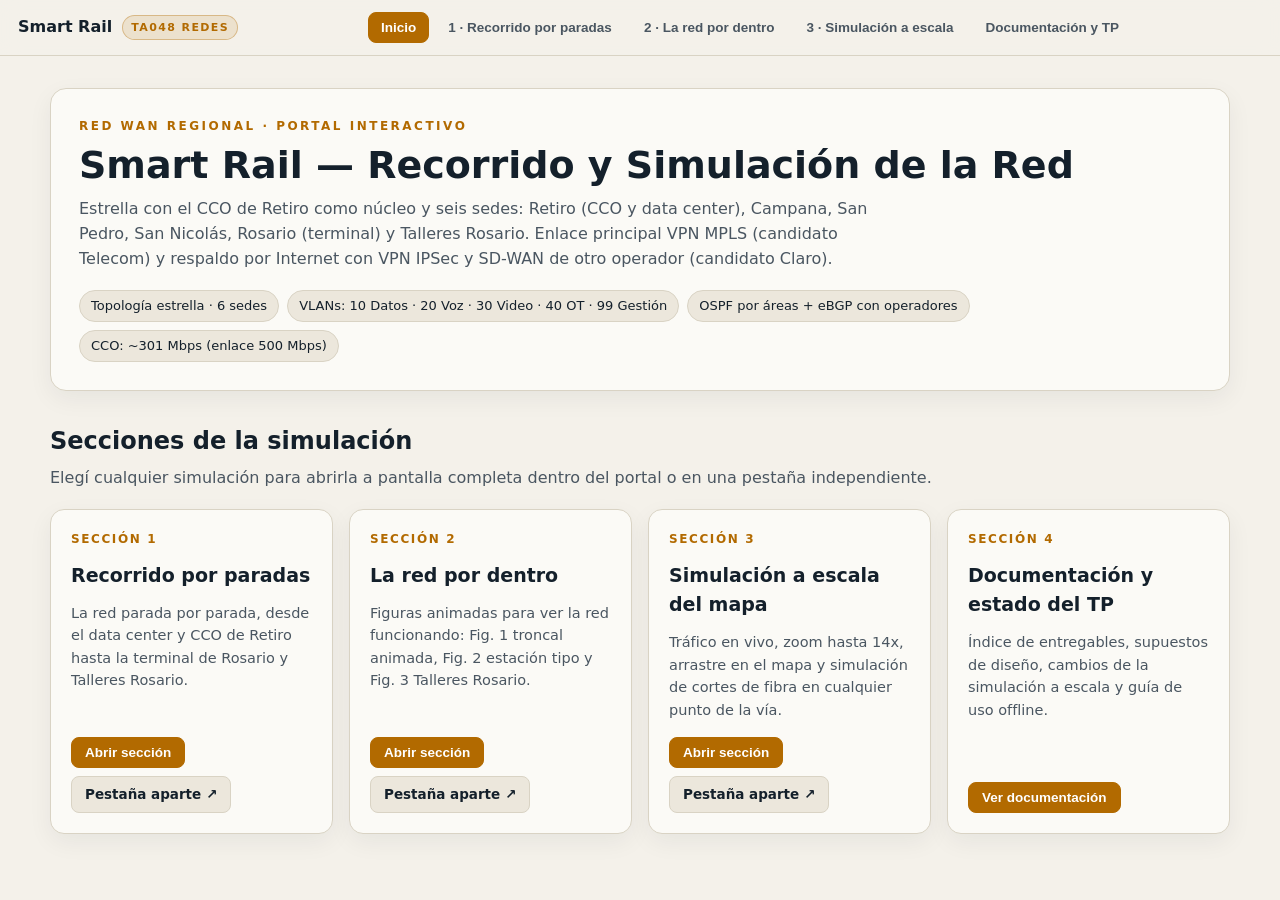
==== site/index.html @ 0845877d "Fix SmartRail-2 broken blob images with isometric SVGs and redesign portal into full-screen sections" ====
<!doctype html>
<html lang="es">
<head>
  <meta charset="utf-8">
  <meta name="viewport" content="width=device-width, initial-scale=1">
  <title>Smart Rail · Portal Web y Simulación WAN (TA048 Redes)</title>
  <style>
    :root {
      --bg: #F4F1EA;
      --bg-soft: #ECE7DC;
      --ink: #14202B;
      --muted: #4A5661;
      --card: #FBFAF6;
      --line: #D9D3C4;
      --accent: #B26A00;
      --accent-soft: rgba(178, 106, 0, 0.12);
      --shadow: 0 8px 24px rgba(20, 32, 43, 0.06);
      --nav-h: 56px;
    }
    @media (prefers-color-scheme: dark) {
      :root {
        --bg: #0F1F2E;
        --bg-soft: #132638;
        --ink: #F4F1EA;
        --muted: #B9C5CF;
        --card: #16293A;
        --line: #2A3B4B;
        --accent: #E8A33D;
        --accent-soft: rgba(232, 163, 61, 0.14);
        --shadow: 0 10px 28px rgba(0, 0, 0, 0.28);
      }
    }
    * { box-sizing: border-box; }
    html, body {
      margin: 0;
      padding: 0;
      background: var(--bg);
      color: var(--ink);
      font-family: system-ui, -apple-system, "Segoe UI", Roboto, Arial, sans-serif;
      line-height: 1.55;
    }
    a { color: var(--accent); text-decoration: none; }
    a:hover { text-decoration: underline; }

    /* Top navigation bar */
    header.topbar {
      position: sticky;
      top: 0;
      z-index: 30;
      min-height: var(--nav-h);
      background: color-mix(in srgb, var(--bg) 92%, transparent);
      backdrop-filter: blur(10px);
      border-bottom: 1px solid var(--line);
      display: flex;
      align-items: center;
    }
    .topbar-inner {
      width: 100%;
      padding: 8px 18px;
      display: flex;
      flex-wrap: wrap;
      align-items: center;
      justify-content: space-between;
      gap: 10px;
    }
    .brand {
      display: flex;
      align-items: center;
      gap: 10px;
      font-weight: 700;
      color: var(--ink);
      cursor: pointer;
    }
    .brand-badge {
      font-size: 11px;
      letter-spacing: 1.4px;
      text-transform: uppercase;
      padding: 3px 8px;
      border-radius: 999px;
      background: var(--accent-soft);
      color: var(--accent);
      border: 1px solid color-mix(in srgb, var(--accent) 35%, transparent);
    }
    nav.section-tabs {
      display: flex;
      flex-wrap: wrap;
      gap: 6px;
      align-items: center;
    }
    .nav-tab {
      padding: 7px 12px;
      border-radius: 8px;
      border: 1px solid transparent;
      background: transparent;
      color: var(--muted);
      font-size: 13.5px;
      font-weight: 600;
      cursor: pointer;
      transition: background 0.15s ease, color 0.15s ease, border-color 0.15s ease;
    }
    .nav-tab:hover {
      color: var(--ink);
      background: var(--bg-soft);
    }
    .nav-tab.active {
      background: var(--accent);
      color: #fff;
      border-color: var(--accent);
    }
    .nav-actions {
      display: flex;
      align-items: center;
      gap: 8px;
    }
    .btn {
      display: inline-flex;
      align-items: center;
      justify-content: center;
      gap: 6px;
      padding: 7px 13px;
      border-radius: 8px;
      font-size: 13.5px;
      font-weight: 600;
      cursor: pointer;
      border: 1px solid var(--line);
      background: var(--bg-soft);
      color: var(--ink);
      text-decoration: none;
    }
    .btn:hover { border-color: var(--accent); text-decoration: none; }
    .btn-primary {
      background: var(--accent);
      border-color: var(--accent);
      color: #fff;
    }
    .btn-primary:hover { filter: brightness(1.06); color: #fff; }

    /* Sections */
    .page-section { display: none; }
    .page-section.active { display: block; }

    /* Full-bleed simulation section */
    .sim-full-section {
      display: none;
      width: 100%;
      height: calc(100vh - var(--nav-h));
      background: #0F1F2E;
    }
    .sim-full-section.active {
      display: block;
    }
    .sim-full-frame {
      width: 100%;
      height: 100%;
      border: 0;
      display: block;
      background: #0F1F2E;
    }

    /* Content container for Inicio & Documentacion */
    .container {
      max-width: 1220px;
      margin: 0 auto;
      padding: 32px 20px 64px;
      display: flex;
      flex-direction: column;
      gap: 32px;
    }
    .hero {
      background: var(--card);
      border: 1px solid var(--line);
      border-radius: 16px;
      padding: 28px;
      box-shadow: var(--shadow);
    }
    .eyebrow {
      margin: 0 0 8px;
      font-size: 12px;
      letter-spacing: 2.5px;
      text-transform: uppercase;
      color: var(--accent);
      font-weight: 700;
    }
    .hero h1 {
      margin: 0 0 10px;
      font-size: clamp(26px, 4vw, 38px);
      line-height: 1.15;
    }
    .hero p.lead {
      margin: 0 0 18px;
      color: var(--muted);
      max-width: 82ch;
      font-size: 16px;
    }
    .chips { display: flex; flex-wrap: wrap; gap: 8px; }
    .chip {
      font-size: 13px;
      padding: 5px 11px;
      border-radius: 999px;
      background: var(--bg-soft);
      border: 1px solid var(--line);
      color: var(--ink);
    }

    .sim-grid {
      display: grid;
      grid-template-columns: repeat(auto-fit, minmax(280px, 1fr));
      gap: 16px;
    }
    .two-col {
      display: grid;
      grid-template-columns: repeat(auto-fit, minmax(300px, 1fr));
      gap: 16px;
    }
    .card {
      background: var(--card);
      border: 1px solid var(--line);
      border-radius: 14px;
      padding: 20px;
      box-shadow: var(--shadow);
      display: flex;
      flex-direction: column;
      gap: 12px;
    }
    .sim-num {
      font-size: 12px;
      font-weight: 700;
      letter-spacing: 1.6px;
      text-transform: uppercase;
      color: var(--accent);
    }
    .card h3 { margin: 0; font-size: 19px; }
    .card p { margin: 0; color: var(--muted); font-size: 14.5px; flex: 1; }
    .btn-row { display: flex; flex-wrap: wrap; gap: 8px; margin-top: 4px; }

    .table-wrap {
      overflow-x: auto;
      background: var(--card);
      border: 1px solid var(--line);
      border-radius: 14px;
      box-shadow: var(--shadow);
    }
    table { width: 100%; border-collapse: collapse; font-size: 14px; }
    th, td {
      text-align: left;
      padding: 12px 14px;
      border-bottom: 1px solid var(--line);
      vertical-align: top;
    }
    th {
      background: var(--bg-soft);
      font-weight: 700;
      font-size: 13px;
      text-transform: uppercase;
      letter-spacing: 0.5px;
      color: var(--muted);
    }
    tr:last-child td { border-bottom: 0; }

    ul.clean {
      margin: 0;
      padding-left: 18px;
      display: flex;
      flex-direction: column;
      gap: 8px;
      color: var(--muted);
      font-size: 14.5px;
    }
    ul.clean strong { color: var(--ink); }

    .callout {
      padding: 14px 16px;
      border-radius: 10px;
      background: var(--accent-soft);
      border: 1px solid color-mix(in srgb, var(--accent) 35%, transparent);
      font-size: 14px;
      color: var(--ink);
    }
  </style>
</head>
<body>
  <header class="topbar">
    <div class="topbar-inner">
      <div class="brand" onclick="showSection('inicio')">
        <span>Smart Rail</span>
        <span class="brand-badge">TA048 Redes</span>
      </div>
      <nav class="section-tabs" role="tablist">
        <button class="nav-tab active" data-sec="inicio" onclick="showSection('inicio')">Inicio</button>
        <button class="nav-tab" data-sec="recorrido" onclick="showSection('recorrido')">1 · Recorrido por paradas</button>
        <button class="nav-tab" data-sec="por-dentro" onclick="showSection('por-dentro')">2 · La red por dentro</button>
        <button class="nav-tab" data-sec="simulacion" onclick="showSection('simulacion')">3 · Simulación a escala</button>
        <button class="nav-tab" data-sec="documentacion" onclick="showSection('documentacion')">Documentación y TP</button>
      </nav>
      <div class="nav-actions">
        <a id="popoutBtn" class="btn" href="SmartRail-1-Recorrido.html" target="_blank" rel="noopener" style="display:none;">Abrir en pestaña nueva ↗</a>
      </div>
    </div>
  </header>

  <!-- SECCIÓN: INICIO -->
  <section id="sec-inicio" class="page-section active">
    <div class="container">
      <div class="hero">
        <p class="eyebrow">Red WAN Regional · Portal Interactivo</p>
        <h1>Smart Rail — Recorrido y Simulación de la Red</h1>
        <p class="lead">
          Estrella con el CCO de Retiro como núcleo y seis sedes: Retiro (CCO y data center), Campana, San Pedro,
          San Nicolás, Rosario (terminal) y Talleres Rosario. Enlace principal VPN MPLS (candidato Telecom) y respaldo
          por Internet con VPN IPSec y SD-WAN de otro operador (candidato Claro).
        </p>
        <div class="chips">
          <span class="chip">Topología estrella · 6 sedes</span>
          <span class="chip">VLANs: 10 Datos · 20 Voz · 30 Video · 40 OT · 99 Gestión</span>
          <span class="chip">OSPF por áreas + eBGP con operadores</span>
          <span class="chip">CCO: ~301 Mbps (enlace 500 Mbps)</span>
        </div>
      </div>

      <div>
        <h2 style="margin:0 0 6px;">Secciones de la simulación</h2>
        <p style="margin:0 0 18px; color:var(--muted);">Elegí cualquier simulación para abrirla a pantalla completa dentro del portal o en una pestaña independiente.</p>
        <div class="sim-grid">
          <article class="card">
            <span class="sim-num">Sección 1</span>
            <h3>Recorrido por paradas</h3>
            <p>La red parada por parada, desde el data center y CCO de Retiro hasta la terminal de Rosario y Talleres Rosario.</p>
            <div class="btn-row">
              <button class="btn btn-primary" type="button" onclick="showSection('recorrido')">Abrir sección</button>
              <a class="btn" href="SmartRail-1-Recorrido.html" target="_blank" rel="noopener">Pestaña aparte ↗</a>
            </div>
          </article>

          <article class="card">
            <span class="sim-num">Sección 2</span>
            <h3>La red por dentro</h3>
            <p>Figuras animadas para ver la red funcionando: Fig. 1 troncal animada, Fig. 2 estación tipo y Fig. 3 Talleres Rosario.</p>
            <div class="btn-row">
              <button class="btn btn-primary" type="button" onclick="showSection('por-dentro')">Abrir sección</button>
              <a class="btn" href="SmartRail-2-La-red-por-dentro.html" target="_blank" rel="noopener">Pestaña aparte ↗</a>
            </div>
          </article>

          <article class="card">
            <span class="sim-num">Sección 3</span>
            <h3>Simulación a escala del mapa</h3>
            <p>Tráfico en vivo, zoom hasta 14x, arrastre en el mapa y simulación de cortes de fibra en cualquier punto de la vía.</p>
            <div class="btn-row">
              <button class="btn btn-primary" type="button" onclick="showSection('simulacion')">Abrir sección</button>
              <a class="btn" href="SmartRail-3-Simulacion.html" target="_blank" rel="noopener">Pestaña aparte ↗</a>
            </div>
          </article>

          <article class="card">
            <span class="sim-num">Sección 4</span>
            <h3>Documentación y estado del TP</h3>
            <p>Índice de entregables, supuestos de diseño, cambios de la simulación a escala y guía de uso offline.</p>
            <div class="btn-row">
              <button class="btn btn-primary" type="button" onclick="showSection('documentacion')">Ver documentación</button>
            </div>
          </article>
        </div>
      </div>
    </div>
  </section>

  <!-- SECCIÓN: SIMULACIÓN 1 (PANTALLA COMPLETA) -->
  <section id="sec-recorrido" class="sim-full-section">
    <iframe class="sim-full-frame" data-src="SmartRail-1-Recorrido.html?v=3" title="1 · Recorrido por paradas"></iframe>
  </section>

  <!-- SECCIÓN: SIMULACIÓN 2 (PANTALLA COMPLETA) -->
  <section id="sec-por-dentro" class="sim-full-section">
    <iframe class="sim-full-frame" data-src="SmartRail-2-La-red-por-dentro.html?v=3" title="2 · La red por dentro"></iframe>
  </section>

  <!-- SECCIÓN: SIMULACIÓN 3 (PANTALLA COMPLETA) -->
  <section id="sec-simulacion" class="sim-full-section">
    <iframe class="sim-full-frame" data-src="SmartRail-3-Simulacion.html?v=3" title="3 · Simulación a escala del mapa"></iframe>
  </section>

  <!-- SECCIÓN: DOCUMENTACIÓN Y TP -->
  <section id="sec-documentacion" class="page-section">
    <div class="container">
      <div>
        <h2 style="margin:0 0 6px;">Índice y estado del TP (al 30/10/2026)</h2>
        <p style="margin:0 0 18px; color:var(--muted);">Resumen de entregables, decisiones de diseño y pendientes del trabajo práctico.</p>

        <div class="table-wrap" style="margin-bottom: 16px;">
          <table>
            <thead>
              <tr>
                <th>Pieza</th>
                <th>Ubicación / Recurso</th>
                <th>Notas</th>
              </tr>
            </thead>
            <tbody>
              <tr>
                <td><strong>Enunciado</strong></td>
                <td>TP FINAL REDES.pdf (carpeta Drive)</td>
                <td>Pide una presentación de al menos 10 slides.</td>
              </tr>
              <tr>
                <td><strong>Borrador inicial</strong></td>
                <td>SmartRail_Red_WAN - borrador inicial (16-10).pdf</td>
                <td>Versión de mediados de octubre, sin talleres ni proveedores.</td>
              </tr>
              <tr>
                <td><strong>Presentación (16 slides)</strong></td>
                <td><a href="https://claude.ai/artifact/KrenBAkAyYatUSXvUfcgnE" target="_blank" rel="noopener">Artefacto de presentación</a></td>
                <td>Exportable como PowerPoint o PDF desde Compartir › Exportar.</td>
              </tr>
              <tr>
                <td><strong>Web interactiva: recorrido por paradas</strong></td>
                <td><a href="SmartRail-1-Recorrido.html?v=3" target="_blank" rel="noopener">SmartRail-1-Recorrido.html</a></td>
                <td>Página «Recorrido interactivo de la red» (también en <a href="https://claude.ai/artifact/Tqfz3P1DcKxAJ39bvfxhKA" target="_blank" rel="noopener">Claude Artifact</a>).</td>
              </tr>
              <tr>
                <td><strong>Web interactiva: la red por dentro</strong></td>
                <td><a href="SmartRail-2-La-red-por-dentro.html?v=3" target="_blank" rel="noopener">SmartRail-2-La-red-por-dentro.html</a></td>
                <td>Fig. 1 troncal animada, Fig. 2 estación, Fig. 3 Talleres Rosario.</td>
              </tr>
              <tr>
                <td><strong>Simulación a escala del mapa</strong></td>
                <td><a href="SmartRail-3-Simulacion.html?v=3" target="_blank" rel="noopener">SmartRail-3-Simulacion.html</a></td>
                <td>Tráfico en vivo y simulación de cortes de fibra con conmutación SD-WAN.</td>
              </tr>
              <tr>
                <td><strong>Material de cátedra</strong></td>
                <td>Carpeta REDES-VOLPI (clases 1 a 12)</td>
                <td>Fuente de los criterios técnicos.</td>
              </tr>
            </tbody>
          </table>
        </div>

        <div class="two-col">
          <div class="card">
            <h3>Hecho</h3>
            <ul class="clean">
              <li><strong>Presentación de 16 slides</strong> cubriendo todos los puntos del enunciado: descripción, justificación, objetivos, alcance, servicios, ancho de banda, tecnologías, proveedores, topología física y lógica, direccionamiento y enrutamiento, equipamiento, seguridad perimetral, monitoreo (SNMP y NetFlow) y cierre.</li>
              <li><strong>Web interactiva</strong> con el recorrido por paradas, tres figuras animadas de la red y simulación a escala del mapa.</li>
            </ul>
          </div>
          <div class="card">
            <h3>Para revisar y pendiente</h3>
            <ul class="clean">
              <li><strong>Supuestos de tráfico:</strong> cantidades de cámaras, llamadas y datos por sede, en especial Talleres Rosario (24 cámaras, 10 llamadas, ~200 sensores).</li>
              <li><strong>Portada y formato:</strong> completar integrantes, cátedra, fecha y numeración de etiquetas de sección en las slides.</li>
              <li><strong>Integración OSPF / MPLS:</strong> cómo se integra OSPF con el servicio MPLS del operador y agregados respecto del planteo original (VLAN 40 OT y subestaciones).</li>
              <li><strong>Cobertura real:</strong> verificar Telecom y Claro en Campana, San Pedro y San Nicolás.</li>
              <li><strong>Falta hacer:</strong> actualizar el documento de análisis (borrador de octubre) con talleres, proveedores y los 301 Mbps.</li>
            </ul>
          </div>
        </div>
      </div>

      <div>
        <h2 style="margin:0 0 6px;">Cambios en «Simulación a escala del mapa» (30/10/2026)</h2>
        <p style="margin:0 0 18px; color:var(--muted);">Detalles de interacción del mapa, leyenda y comportamiento ante cortes de fibra.</p>
        <div class="two-col">
          <div class="card">
            <h3>Mapa y controles</h3>
            <ul class="clean">
              <li>Zoom de hasta ~14x y posibilidad de alejar más allá de la vista completa.</li>
              <li>Arrastre del mapa en cualquier nivel de zoom y zoom con dos dedos (pellizcar) en celular.</li>
              <li>Leyenda <strong>«Carriles de la fibra»</strong> desplegable (arranca cerrada para no tapar el mapa).</li>
              <li>Botón <strong>«Cortar en el mapa»</strong>: permite cortar en cualquier punto de la vía, incluido el ramal a Talleres.</li>
            </ul>
            <h3 style="margin-top:8px;">Simulación de cortes de fibra</h3>
            <ul class="clean">
              <li>El respaldo no corre por la vía: cada sede afectada sale por su propio acceso a Internet (otro operador, candidato Claro) hacia la nube de Internet y de ahí a Retiro con <strong>VPN IPSec</strong>.</li>
              <li>La fibra queda apagada desde el punto exacto del corte hasta el final de la línea, con el km indicado.</li>
              <li>Fase de detección (~3 s): las sedes afectadas quedan en rojo y sin tráfico hasta que SD-WAN conmuta al respaldo.</li>
              <li>Panel <strong>«Qué está pasando»</strong>: línea de tiempo (0 s, ≈50 ms, 1 a 3 s, después), sedes afectadas/no afectadas, km sin señal, tráfico desviado y RTT antes/después.</li>
            </ul>
          </div>
          <div class="card">
            <h3>Ejemplos de resultado según el punto de corte</h3>
            <table>
              <thead>
                <tr>
                  <th>Punto de corte</th>
                  <th>Sedes por Internet (respaldo)</th>
                </tr>
              </thead>
              <tbody>
                <tr>
                  <td><strong>Km ~38</strong> (Retiro–Campana)</td>
                  <td>5 de 5 sedes por Internet.</td>
                </tr>
                <tr>
                  <td><strong>Km ~122</strong> (Campana–San Pedro)</td>
                  <td>4 sedes por Internet; Campana sigue por fibra.</td>
                </tr>
                <tr>
                  <td><strong>Km ~202</strong> (San Pedro–San Nicolás)</td>
                  <td>3 sedes por Internet.</td>
                </tr>
                <tr>
                  <td><strong>Km ~269</strong> (San Nicolás–Rosario)</td>
                  <td>2 sedes por Internet (Rosario y Talleres).</td>
                </tr>
                <tr>
                  <td><strong>Ramal a Talleres</strong></td>
                  <td>Solo Talleres Rosario por Internet.</td>
                </tr>
              </tbody>
            </table>
          </div>
        </div>
      </div>

      <div class="callout">
        <strong>Modo autocontenido:</strong> cada archivo <code>SmartRail-*.html</code> incluye sus tipografías y motor de ejecución. También se conserva la portada original en <a href="ABRIR-AQUI.html" target="_blank" rel="noopener">ABRIR-AQUI.html</a> y las notas en <a href="LEEME.txt" target="_blank" rel="noopener">LEEME.txt</a>.
      </div>
    </div>
  </section>

  <script>
    const simFiles = {
      'recorrido': 'SmartRail-1-Recorrido.html?v=3',
      'por-dentro': 'SmartRail-2-La-red-por-dentro.html?v=3',
      'simulacion': 'SmartRail-3-Simulacion.html?v=3'
    };

    function showSection(name) {
      const valid = ['inicio', 'recorrido', 'por-dentro', 'simulacion', 'documentacion'];
      if (!valid.includes(name)) name = 'inicio';

      document.querySelectorAll('.nav-tab').forEach(btn => {
        btn.classList.toggle('active', btn.getAttribute('data-sec') === name);
      });

      valid.forEach(sec => {
        const el = document.getElementById('sec-' + sec);
        if (!el) return;
        const isActive = sec === name;
        el.classList.toggle('active', isActive);
        if (isActive && simFiles[sec]) {
          const frame = el.querySelector('iframe');
          if (frame && !frame.getAttribute('src')) {
            frame.setAttribute('src', frame.getAttribute('data-src'));
          }
        }
      });

      const pop = document.getElementById('popoutBtn');
      if (simFiles[name]) {
        pop.style.display = 'inline-flex';
        pop.href = simFiles[name];
      } else {
        pop.style.display = 'none';
      }

      if (location.hash !== '#' + name) {
        history.replaceState(null, '', '#' + name);
      }
      window.scrollTo(0, 0);
    }

    window.addEventListener('DOMContentLoaded', () => {
      const h = (location.hash || '').replace('#', '');
      if (h) showSection(h);
    });
  </script>
</body>
</html>
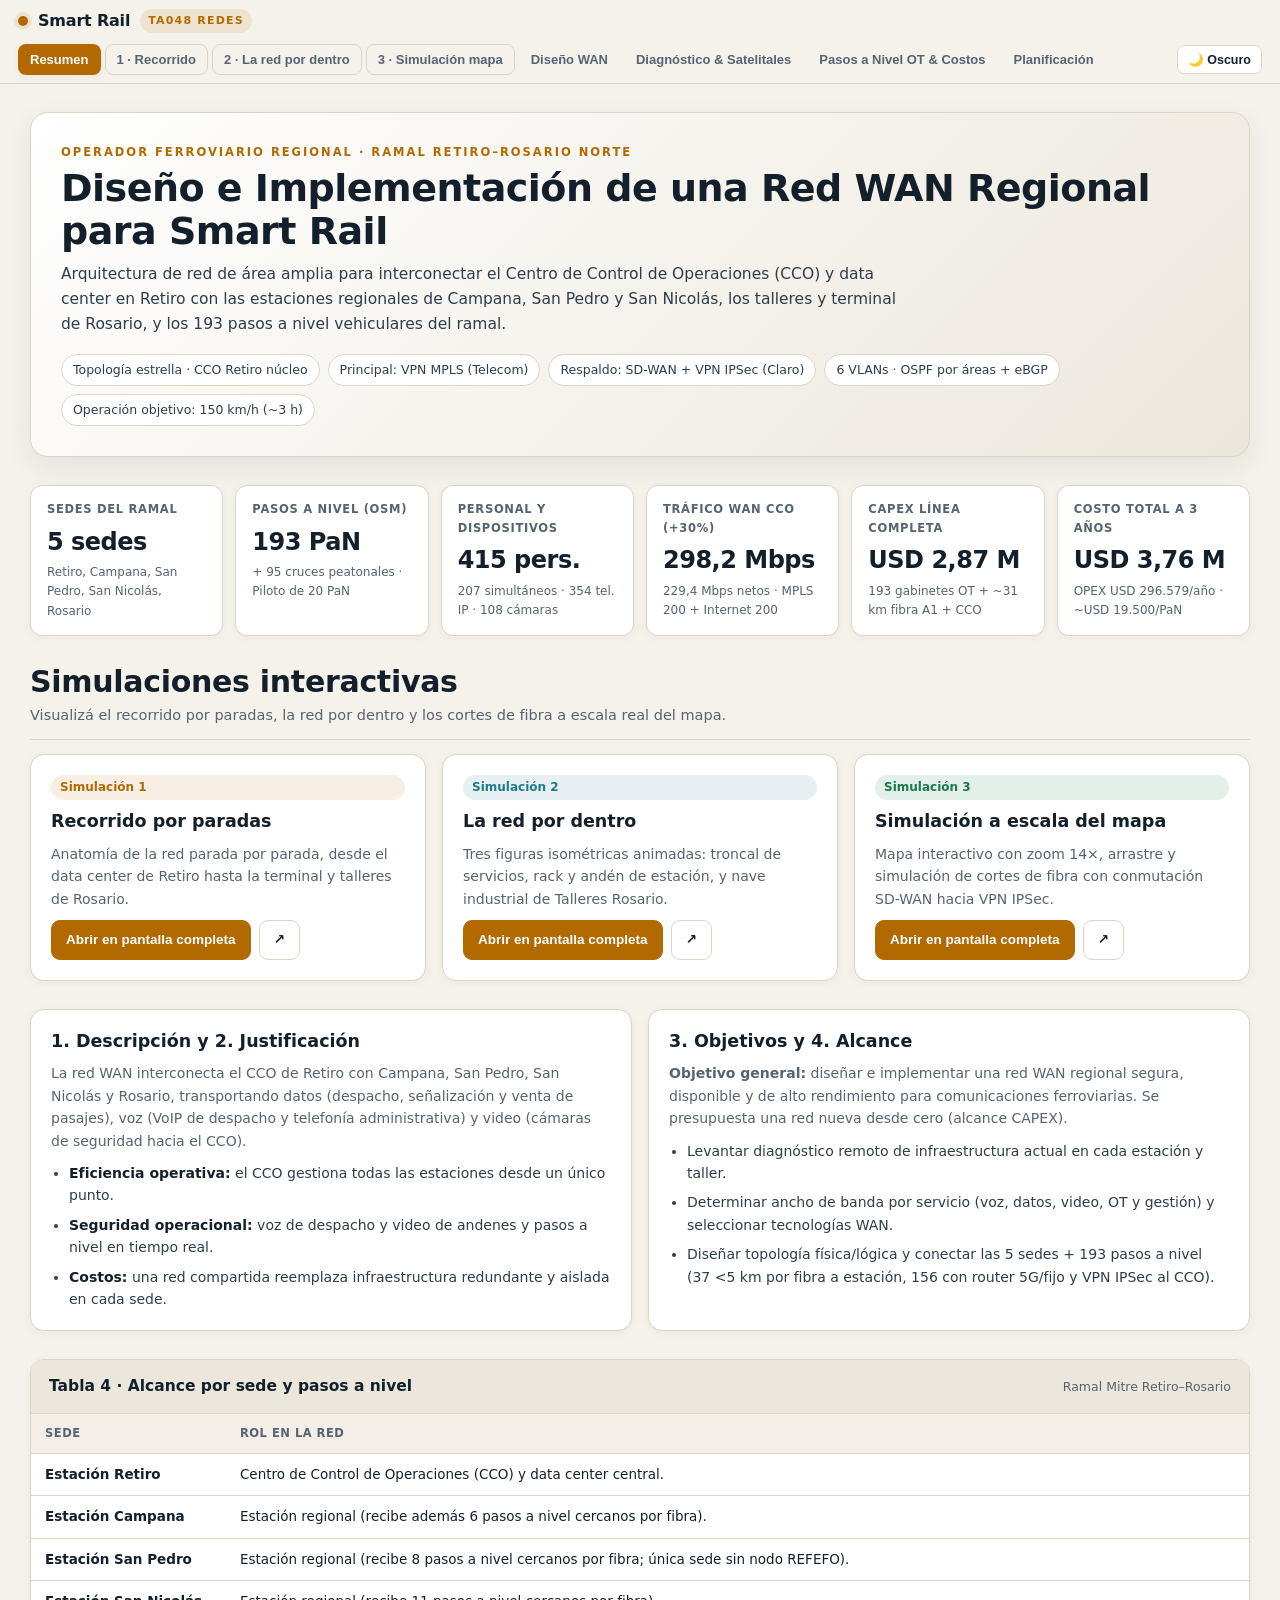
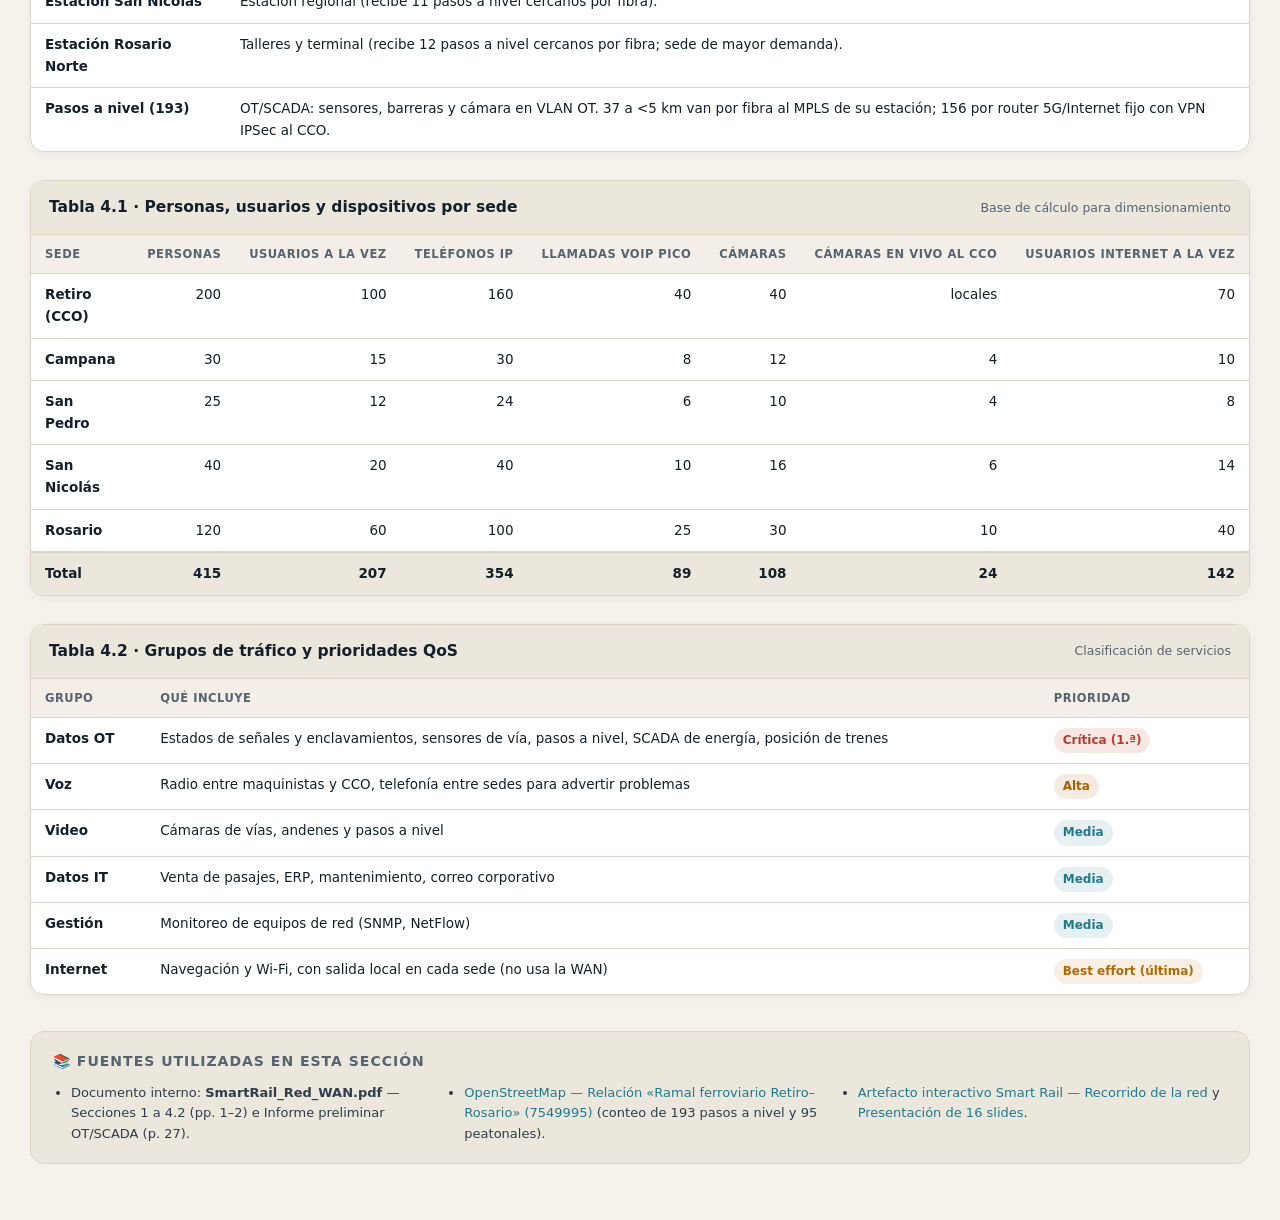
==== commit 420b8403: "Rebase UI/UX and populate full site from SmartRail_Red_WAN.pdf with figures, tables, and section sou" ====
--- a/site/index.html
+++ b/site/index.html
@@ -3,567 +3,947 @@
 <head>
   <meta charset="utf-8">
   <meta name="viewport" content="width=device-width, initial-scale=1">
-  <title>Smart Rail · Portal Web y Simulación WAN (TA048 Redes)</title>
-  <style>
-    :root {
-      --bg: #F4F1EA;
-      --bg-soft: #ECE7DC;
-      --ink: #14202B;
-      --muted: #4A5661;
-      --card: #FBFAF6;
-      --line: #D9D3C4;
-      --accent: #B26A00;
-      --accent-soft: rgba(178, 106, 0, 0.12);
-      --shadow: 0 8px 24px rgba(20, 32, 43, 0.06);
-      --nav-h: 56px;
-    }
-    @media (prefers-color-scheme: dark) {
-      :root {
-        --bg: #0F1F2E;
-        --bg-soft: #132638;
-        --ink: #F4F1EA;
-        --muted: #B9C5CF;
-        --card: #16293A;
-        --line: #2A3B4B;
-        --accent: #E8A33D;
-        --accent-soft: rgba(232, 163, 61, 0.14);
-        --shadow: 0 10px 28px rgba(0, 0, 0, 0.28);
-      }
-    }
-    * { box-sizing: border-box; }
-    html, body {
-      margin: 0;
-      padding: 0;
-      background: var(--bg);
-      color: var(--ink);
-      font-family: system-ui, -apple-system, "Segoe UI", Roboto, Arial, sans-serif;
-      line-height: 1.55;
-    }
-    a { color: var(--accent); text-decoration: none; }
-    a:hover { text-decoration: underline; }
-
-    /* Top navigation bar */
-    header.topbar {
-      position: sticky;
-      top: 0;
-      z-index: 30;
-      min-height: var(--nav-h);
-      background: color-mix(in srgb, var(--bg) 92%, transparent);
-      backdrop-filter: blur(10px);
-      border-bottom: 1px solid var(--line);
-      display: flex;
-      align-items: center;
-    }
-    .topbar-inner {
-      width: 100%;
-      padding: 8px 18px;
-      display: flex;
-      flex-wrap: wrap;
-      align-items: center;
-      justify-content: space-between;
-      gap: 10px;
-    }
-    .brand {
-      display: flex;
-      align-items: center;
-      gap: 10px;
-      font-weight: 700;
-      color: var(--ink);
-      cursor: pointer;
-    }
-    .brand-badge {
-      font-size: 11px;
-      letter-spacing: 1.4px;
-      text-transform: uppercase;
-      padding: 3px 8px;
-      border-radius: 999px;
-      background: var(--accent-soft);
-      color: var(--accent);
-      border: 1px solid color-mix(in srgb, var(--accent) 35%, transparent);
-    }
-    nav.section-tabs {
-      display: flex;
-      flex-wrap: wrap;
-      gap: 6px;
-      align-items: center;
-    }
-    .nav-tab {
-      padding: 7px 12px;
-      border-radius: 8px;
-      border: 1px solid transparent;
-      background: transparent;
-      color: var(--muted);
-      font-size: 13.5px;
-      font-weight: 600;
-      cursor: pointer;
-      transition: background 0.15s ease, color 0.15s ease, border-color 0.15s ease;
-    }
-    .nav-tab:hover {
-      color: var(--ink);
-      background: var(--bg-soft);
-    }
-    .nav-tab.active {
-      background: var(--accent);
-      color: #fff;
-      border-color: var(--accent);
-    }
-    .nav-actions {
-      display: flex;
-      align-items: center;
-      gap: 8px;
-    }
-    .btn {
-      display: inline-flex;
-      align-items: center;
-      justify-content: center;
-      gap: 6px;
-      padding: 7px 13px;
-      border-radius: 8px;
-      font-size: 13.5px;
-      font-weight: 600;
-      cursor: pointer;
-      border: 1px solid var(--line);
-      background: var(--bg-soft);
-      color: var(--ink);
-      text-decoration: none;
-    }
-    .btn:hover { border-color: var(--accent); text-decoration: none; }
-    .btn-primary {
-      background: var(--accent);
-      border-color: var(--accent);
-      color: #fff;
-    }
-    .btn-primary:hover { filter: brightness(1.06); color: #fff; }
-
-    /* Sections */
-    .page-section { display: none; }
-    .page-section.active { display: block; }
-
-    /* Full-bleed simulation section */
-    .sim-full-section {
-      display: none;
-      width: 100%;
-      height: calc(100vh - var(--nav-h));
-      background: #0F1F2E;
-    }
-    .sim-full-section.active {
-      display: block;
-    }
-    .sim-full-frame {
-      width: 100%;
-      height: 100%;
-      border: 0;
-      display: block;
-      background: #0F1F2E;
-    }
-
-    /* Content container for Inicio & Documentacion */
-    .container {
-      max-width: 1220px;
-      margin: 0 auto;
-      padding: 32px 20px 64px;
-      display: flex;
-      flex-direction: column;
-      gap: 32px;
-    }
-    .hero {
-      background: var(--card);
-      border: 1px solid var(--line);
-      border-radius: 16px;
-      padding: 28px;
-      box-shadow: var(--shadow);
-    }
-    .eyebrow {
-      margin: 0 0 8px;
-      font-size: 12px;
-      letter-spacing: 2.5px;
-      text-transform: uppercase;
-      color: var(--accent);
-      font-weight: 700;
-    }
-    .hero h1 {
-      margin: 0 0 10px;
-      font-size: clamp(26px, 4vw, 38px);
-      line-height: 1.15;
-    }
-    .hero p.lead {
-      margin: 0 0 18px;
-      color: var(--muted);
-      max-width: 82ch;
-      font-size: 16px;
-    }
-    .chips { display: flex; flex-wrap: wrap; gap: 8px; }
-    .chip {
-      font-size: 13px;
-      padding: 5px 11px;
-      border-radius: 999px;
-      background: var(--bg-soft);
-      border: 1px solid var(--line);
-      color: var(--ink);
-    }
-
-    .sim-grid {
-      display: grid;
-      grid-template-columns: repeat(auto-fit, minmax(280px, 1fr));
-      gap: 16px;
-    }
-    .two-col {
-      display: grid;
-      grid-template-columns: repeat(auto-fit, minmax(300px, 1fr));
-      gap: 16px;
-    }
-    .card {
-      background: var(--card);
-      border: 1px solid var(--line);
-      border-radius: 14px;
-      padding: 20px;
-      box-shadow: var(--shadow);
-      display: flex;
-      flex-direction: column;
-      gap: 12px;
-    }
-    .sim-num {
-      font-size: 12px;
-      font-weight: 700;
-      letter-spacing: 1.6px;
-      text-transform: uppercase;
-      color: var(--accent);
-    }
-    .card h3 { margin: 0; font-size: 19px; }
-    .card p { margin: 0; color: var(--muted); font-size: 14.5px; flex: 1; }
-    .btn-row { display: flex; flex-wrap: wrap; gap: 8px; margin-top: 4px; }
-
-    .table-wrap {
-      overflow-x: auto;
-      background: var(--card);
-      border: 1px solid var(--line);
-      border-radius: 14px;
-      box-shadow: var(--shadow);
-    }
-    table { width: 100%; border-collapse: collapse; font-size: 14px; }
-    th, td {
-      text-align: left;
-      padding: 12px 14px;
-      border-bottom: 1px solid var(--line);
-      vertical-align: top;
-    }
-    th {
-      background: var(--bg-soft);
-      font-weight: 700;
-      font-size: 13px;
-      text-transform: uppercase;
-      letter-spacing: 0.5px;
-      color: var(--muted);
-    }
-    tr:last-child td { border-bottom: 0; }
-
-    ul.clean {
-      margin: 0;
-      padding-left: 18px;
-      display: flex;
-      flex-direction: column;
-      gap: 8px;
-      color: var(--muted);
-      font-size: 14.5px;
-    }
-    ul.clean strong { color: var(--ink); }
-
-    .callout {
-      padding: 14px 16px;
-      border-radius: 10px;
-      background: var(--accent-soft);
-      border: 1px solid color-mix(in srgb, var(--accent) 35%, transparent);
-      font-size: 14px;
-      color: var(--ink);
-    }
-  </style>
+  <title>Smart Rail · Red WAN Regional y Simulación (TA048 Redes)</title>
+  <link rel="stylesheet" href="styles.css">
 </head>
 <body>
   <header class="topbar">
     <div class="topbar-inner">
       <div class="brand" onclick="showSection('inicio')">
+        <span class="brand-dot"></span>
         <span>Smart Rail</span>
         <span class="brand-badge">TA048 Redes</span>
       </div>
       <nav class="section-tabs" role="tablist">
-        <button class="nav-tab active" data-sec="inicio" onclick="showSection('inicio')">Inicio</button>
-        <button class="nav-tab" data-sec="recorrido" onclick="showSection('recorrido')">1 · Recorrido por paradas</button>
-        <button class="nav-tab" data-sec="por-dentro" onclick="showSection('por-dentro')">2 · La red por dentro</button>
-        <button class="nav-tab" data-sec="simulacion" onclick="showSection('simulacion')">3 · Simulación a escala</button>
-        <button class="nav-tab" data-sec="documentacion" onclick="showSection('documentacion')">Documentación y TP</button>
+        <button class="nav-tab active" data-sec="inicio" onclick="showSection('inicio')">Resumen</button>
+        <button class="nav-tab sim-pill" data-sec="recorrido" onclick="showSection('recorrido')">1 · Recorrido</button>
+        <button class="nav-tab sim-pill" data-sec="por-dentro" onclick="showSection('por-dentro')">2 · La red por dentro</button>
+        <button class="nav-tab sim-pill" data-sec="simulacion" onclick="showSection('simulacion')">3 · Simulación mapa</button>
+        <button class="nav-tab" data-sec="diseno-wan" onclick="showSection('diseno-wan')">Diseño WAN</button>
+        <button class="nav-tab" data-sec="diagnostico" onclick="showSection('diagnostico')">Diagnóstico &amp; Satelitales</button>
+        <button class="nav-tab" data-sec="pasos-nivel" onclick="showSection('pasos-nivel')">Pasos a Nivel OT &amp; Costos</button>
+        <button class="nav-tab" data-sec="planificacion" onclick="showSection('planificacion')">Planificación</button>
       </nav>
       <div class="nav-actions">
-        <a id="popoutBtn" class="btn" href="SmartRail-1-Recorrido.html" target="_blank" rel="noopener" style="display:none;">Abrir en pestaña nueva ↗</a>
+        <a id="popoutBtn" class="btn btn-sm" href="SmartRail-1-Recorrido.html?v=4" target="_blank" rel="noopener" style="display:none;">Pestaña nueva ↗</a>
+        <button id="themeBtn" class="btn btn-sm" type="button" onclick="toggleTheme()">🌙 Oscuro</button>
       </div>
     </div>
   </header>
 
-  <!-- SECCIÓN: INICIO -->
+  <!-- ========================================================= -->
+  <!-- SECCIÓN: RESUMEN EJECUTIVO                                -->
+  <!-- ========================================================= -->
   <section id="sec-inicio" class="page-section active">
     <div class="container">
       <div class="hero">
-        <p class="eyebrow">Red WAN Regional · Portal Interactivo</p>
-        <h1>Smart Rail — Recorrido y Simulación de la Red</h1>
+        <p class="eyebrow">Operador Ferroviario Regional · Ramal Retiro–Rosario Norte</p>
+        <h1>Diseño e Implementación de una Red WAN Regional para Smart Rail</h1>
         <p class="lead">
-          Estrella con el CCO de Retiro como núcleo y seis sedes: Retiro (CCO y data center), Campana, San Pedro,
-          San Nicolás, Rosario (terminal) y Talleres Rosario. Enlace principal VPN MPLS (candidato Telecom) y respaldo
-          por Internet con VPN IPSec y SD-WAN de otro operador (candidato Claro).
+          Arquitectura de red de área amplia para interconectar el Centro de Control de Operaciones (CCO) y data center en
+          Retiro con las estaciones regionales de Campana, San Pedro y San Nicolás, los talleres y terminal de Rosario, y
+          los 193 pasos a nivel vehiculares del ramal.
         </p>
         <div class="chips">
-          <span class="chip">Topología estrella · 6 sedes</span>
-          <span class="chip">VLANs: 10 Datos · 20 Voz · 30 Video · 40 OT · 99 Gestión</span>
-          <span class="chip">OSPF por áreas + eBGP con operadores</span>
-          <span class="chip">CCO: ~301 Mbps (enlace 500 Mbps)</span>
+          <span class="chip">Topología estrella · CCO Retiro núcleo</span>
+          <span class="chip">Principal: VPN MPLS (Telecom)</span>
+          <span class="chip">Respaldo: SD-WAN + VPN IPSec (Claro)</span>
+          <span class="chip">6 VLANs · OSPF por áreas + eBGP</span>
+          <span class="chip">Operación objetivo: 150 km/h (~3 h)</span>
+        </div>
+      </div>
+
+      <div class="kpi-grid">
+        <div class="kpi">
+          <div class="kpi-label">Sedes del ramal</div>
+          <div class="kpi-val">5 sedes</div>
+          <div class="kpi-sub">Retiro, Campana, San Pedro, San Nicolás, Rosario</div>
+        </div>
+        <div class="kpi">
+          <div class="kpi-label">Pasos a nivel (OSM)</div>
+          <div class="kpi-val">193 PaN</div>
+          <div class="kpi-sub">+ 95 cruces peatonales · Piloto de 20 PaN</div>
+        </div>
+        <div class="kpi">
+          <div class="kpi-label">Personal y dispositivos</div>
+          <div class="kpi-val">415 pers.</div>
+          <div class="kpi-sub">207 simultáneos · 354 tel. IP · 108 cámaras</div>
+        </div>
+        <div class="kpi">
+          <div class="kpi-label">Tráfico WAN CCO (+30%)</div>
+          <div class="kpi-val">298,2 Mbps</div>
+          <div class="kpi-sub">229,4 Mbps netos · MPLS 200 + Internet 200</div>
+        </div>
+        <div class="kpi">
+          <div class="kpi-label">CAPEX línea completa</div>
+          <div class="kpi-val">USD 2,87 M</div>
+          <div class="kpi-sub">193 gabinetes OT + ~31 km fibra A1 + CCO</div>
+        </div>
+        <div class="kpi">
+          <div class="kpi-label">Costo total a 3 años</div>
+          <div class="kpi-val">USD 3,76 M</div>
+          <div class="kpi-sub">OPEX USD 296.579/año · ~USD 19.500/PaN</div>
         </div>
       </div>
 
       <div>
-        <h2 style="margin:0 0 6px;">Secciones de la simulación</h2>
-        <p style="margin:0 0 18px; color:var(--muted);">Elegí cualquier simulación para abrirla a pantalla completa dentro del portal o en una pestaña independiente.</p>
-        <div class="sim-grid">
+        <div class="section-header" style="margin-bottom:14px;">
+          <div>
+            <h2>Simulaciones interactivas</h2>
+            <p>Visualizá el recorrido por paradas, la red por dentro y los cortes de fibra a escala real del mapa.</p>
+          </div>
+        </div>
+        <div class="grid-3">
           <article class="card">
-            <span class="sim-num">Sección 1</span>
+            <span class="badge b-accent">Simulación 1</span>
             <h3>Recorrido por paradas</h3>
-            <p>La red parada por parada, desde el data center y CCO de Retiro hasta la terminal de Rosario y Talleres Rosario.</p>
-            <div class="btn-row">
-              <button class="btn btn-primary" type="button" onclick="showSection('recorrido')">Abrir sección</button>
-              <a class="btn" href="SmartRail-1-Recorrido.html" target="_blank" rel="noopener">Pestaña aparte ↗</a>
+            <p>Anatomía de la red parada por parada, desde el data center de Retiro hasta la terminal y talleres de Rosario.</p>
+            <div style="display:flex;gap:8px;margin-top:auto;">
+              <button class="btn btn-primary" type="button" onclick="showSection('recorrido')">Abrir en pantalla completa</button>
+              <a class="btn" href="SmartRail-1-Recorrido.html?v=4" target="_blank" rel="noopener">↗</a>
             </div>
           </article>
-
           <article class="card">
-            <span class="sim-num">Sección 2</span>
+            <span class="badge b-info">Simulación 2</span>
             <h3>La red por dentro</h3>
-            <p>Figuras animadas para ver la red funcionando: Fig. 1 troncal animada, Fig. 2 estación tipo y Fig. 3 Talleres Rosario.</p>
-            <div class="btn-row">
-              <button class="btn btn-primary" type="button" onclick="showSection('por-dentro')">Abrir sección</button>
-              <a class="btn" href="SmartRail-2-La-red-por-dentro.html" target="_blank" rel="noopener">Pestaña aparte ↗</a>
+            <p>Tres figuras isométricas animadas: troncal de servicios, rack y andén de estación, y nave industrial de Talleres Rosario.</p>
+            <div style="display:flex;gap:8px;margin-top:auto;">
+              <button class="btn btn-primary" type="button" onclick="showSection('por-dentro')">Abrir en pantalla completa</button>
+              <a class="btn" href="SmartRail-2-La-red-por-dentro.html?v=4" target="_blank" rel="noopener">↗</a>
             </div>
           </article>
-
           <article class="card">
-            <span class="sim-num">Sección 3</span>
+            <span class="badge b-ok">Simulación 3</span>
             <h3>Simulación a escala del mapa</h3>
-            <p>Tráfico en vivo, zoom hasta 14x, arrastre en el mapa y simulación de cortes de fibra en cualquier punto de la vía.</p>
-            <div class="btn-row">
-              <button class="btn btn-primary" type="button" onclick="showSection('simulacion')">Abrir sección</button>
-              <a class="btn" href="SmartRail-3-Simulacion.html" target="_blank" rel="noopener">Pestaña aparte ↗</a>
+            <p>Mapa interactivo con zoom 14×, arrastre y simulación de cortes de fibra con conmutación SD-WAN hacia VPN IPSec.</p>
+            <div style="display:flex;gap:8px;margin-top:auto;">
+              <button class="btn btn-primary" type="button" onclick="showSection('simulacion')">Abrir en pantalla completa</button>
+              <a class="btn" href="SmartRail-3-Simulacion.html?v=4" target="_blank" rel="noopener">↗</a>
             </div>
           </article>
-
-          <article class="card">
-            <span class="sim-num">Sección 4</span>
-            <h3>Documentación y estado del TP</h3>
-            <p>Índice de entregables, supuestos de diseño, cambios de la simulación a escala y guía de uso offline.</p>
-            <div class="btn-row">
-              <button class="btn btn-primary" type="button" onclick="showSection('documentacion')">Ver documentación</button>
-            </div>
-          </article>
-        </div>
-      </div>
-    </div>
-  </section>
-
-  <!-- SECCIÓN: SIMULACIÓN 1 (PANTALLA COMPLETA) -->
-  <section id="sec-recorrido" class="sim-full-section">
-    <iframe class="sim-full-frame" data-src="SmartRail-1-Recorrido.html?v=3" title="1 · Recorrido por paradas"></iframe>
-  </section>
-
-  <!-- SECCIÓN: SIMULACIÓN 2 (PANTALLA COMPLETA) -->
-  <section id="sec-por-dentro" class="sim-full-section">
-    <iframe class="sim-full-frame" data-src="SmartRail-2-La-red-por-dentro.html?v=3" title="2 · La red por dentro"></iframe>
-  </section>
-
-  <!-- SECCIÓN: SIMULACIÓN 3 (PANTALLA COMPLETA) -->
-  <section id="sec-simulacion" class="sim-full-section">
-    <iframe class="sim-full-frame" data-src="SmartRail-3-Simulacion.html?v=3" title="3 · Simulación a escala del mapa"></iframe>
-  </section>
-
-  <!-- SECCIÓN: DOCUMENTACIÓN Y TP -->
-  <section id="sec-documentacion" class="page-section">
-    <div class="container">
-      <div>
-        <h2 style="margin:0 0 6px;">Índice y estado del TP (al 30/10/2026)</h2>
-        <p style="margin:0 0 18px; color:var(--muted);">Resumen de entregables, decisiones de diseño y pendientes del trabajo práctico.</p>
-
-        <div class="table-wrap" style="margin-bottom: 16px;">
+        </div>
+      </div>
+
+      <div class="grid-2">
+        <div class="card">
+          <h3>1. Descripción y 2. Justificación</h3>
+          <p>
+            La red WAN interconecta el CCO de Retiro con Campana, San Pedro, San Nicolás y Rosario, transportando datos
+            (despacho, señalización y venta de pasajes), voz (VoIP de despacho y telefonía administrativa) y video
+            (cámaras de seguridad hacia el CCO).
+          </p>
+          <ul class="clean">
+            <li><strong>Eficiencia operativa:</strong> el CCO gestiona todas las estaciones desde un único punto.</li>
+            <li><strong>Seguridad operacional:</strong> voz de despacho y video de andenes y pasos a nivel en tiempo real.</li>
+            <li><strong>Costos:</strong> una red compartida reemplaza infraestructura redundante y aislada en cada sede.</li>
+          </ul>
+        </div>
+        <div class="card">
+          <h3>3. Objetivos y 4. Alcance</h3>
+          <p>
+            <strong>Objetivo general:</strong> diseñar e implementar una red WAN regional segura, disponible y de alto
+            rendimiento para comunicaciones ferroviarias. Se presupuesta una red nueva desde cero (alcance CAPEX).
+          </p>
+          <ul class="clean">
+            <li>Levantar diagnóstico remoto de infraestructura actual en cada estación y taller.</li>
+            <li>Determinar ancho de banda por servicio (voz, datos, video, OT y gestión) y seleccionar tecnologías WAN.</li>
+            <li>Diseñar topología física/lógica y conectar las 5 sedes + 193 pasos a nivel (37 &lt;5 km por fibra a estación, 156 con router 5G/fijo y VPN IPSec al CCO).</li>
+          </ul>
+        </div>
+      </div>
+
+      <div class="table-card">
+        <div class="table-title">
+          <h3>Tabla 4 · Alcance por sede y pasos a nivel</h3>
+          <span>Ramal Mitre Retiro–Rosario</span>
+        </div>
+        <div class="table-wrap">
+          <table>
+            <thead>
+              <tr><th>Sede</th><th>Rol en la red</th></tr>
+            </thead>
+            <tbody>
+              <tr><td><strong>Estación Retiro</strong></td><td>Centro de Control de Operaciones (CCO) y data center central.</td></tr>
+              <tr><td><strong>Estación Campana</strong></td><td>Estación regional (recibe además 6 pasos a nivel cercanos por fibra).</td></tr>
+              <tr><td><strong>Estación San Pedro</strong></td><td>Estación regional (recibe 8 pasos a nivel cercanos por fibra; única sede sin nodo REFEFO).</td></tr>
+              <tr><td><strong>Estación San Nicolás</strong></td><td>Estación regional (recibe 11 pasos a nivel cercanos por fibra).</td></tr>
+              <tr><td><strong>Estación Rosario Norte</strong></td><td>Talleres y terminal (recibe 12 pasos a nivel cercanos por fibra; sede de mayor demanda).</td></tr>
+              <tr><td><strong>Pasos a nivel (193)</strong></td><td>OT/SCADA: sensores, barreras y cámara en VLAN OT. 37 a &lt;5 km van por fibra al MPLS de su estación; 156 por router 5G/Internet fijo con VPN IPSec al CCO.</td></tr>
+            </tbody>
+          </table>
+        </div>
+      </div>
+
+      <div class="table-card">
+        <div class="table-title">
+          <h3>Tabla 4.1 · Personas, usuarios y dispositivos por sede</h3>
+          <span>Base de cálculo para dimensionamiento</span>
+        </div>
+        <div class="table-wrap">
           <table>
             <thead>
               <tr>
-                <th>Pieza</th>
-                <th>Ubicación / Recurso</th>
-                <th>Notas</th>
+                <th>Sede</th><th class="num">Personas</th><th class="num">Usuarios a la vez</th><th class="num">Teléfonos IP</th>
+                <th class="num">Llamadas VoIP pico</th><th class="num">Cámaras</th><th class="num">Cámaras en vivo al CCO</th><th class="num">Usuarios Internet a la vez</th>
               </tr>
             </thead>
             <tbody>
-              <tr>
-                <td><strong>Enunciado</strong></td>
-                <td>TP FINAL REDES.pdf (carpeta Drive)</td>
-                <td>Pide una presentación de al menos 10 slides.</td>
-              </tr>
-              <tr>
-                <td><strong>Borrador inicial</strong></td>
-                <td>SmartRail_Red_WAN - borrador inicial (16-10).pdf</td>
-                <td>Versión de mediados de octubre, sin talleres ni proveedores.</td>
-              </tr>
-              <tr>
-                <td><strong>Presentación (16 slides)</strong></td>
-                <td><a href="https://claude.ai/artifact/KrenBAkAyYatUSXvUfcgnE" target="_blank" rel="noopener">Artefacto de presentación</a></td>
-                <td>Exportable como PowerPoint o PDF desde Compartir › Exportar.</td>
-              </tr>
-              <tr>
-                <td><strong>Web interactiva: recorrido por paradas</strong></td>
-                <td><a href="SmartRail-1-Recorrido.html?v=3" target="_blank" rel="noopener">SmartRail-1-Recorrido.html</a></td>
-                <td>Página «Recorrido interactivo de la red» (también en <a href="https://claude.ai/artifact/Tqfz3P1DcKxAJ39bvfxhKA" target="_blank" rel="noopener">Claude Artifact</a>).</td>
-              </tr>
-              <tr>
-                <td><strong>Web interactiva: la red por dentro</strong></td>
-                <td><a href="SmartRail-2-La-red-por-dentro.html?v=3" target="_blank" rel="noopener">SmartRail-2-La-red-por-dentro.html</a></td>
-                <td>Fig. 1 troncal animada, Fig. 2 estación, Fig. 3 Talleres Rosario.</td>
-              </tr>
-              <tr>
-                <td><strong>Simulación a escala del mapa</strong></td>
-                <td><a href="SmartRail-3-Simulacion.html?v=3" target="_blank" rel="noopener">SmartRail-3-Simulacion.html</a></td>
-                <td>Tráfico en vivo y simulación de cortes de fibra con conmutación SD-WAN.</td>
-              </tr>
-              <tr>
-                <td><strong>Material de cátedra</strong></td>
-                <td>Carpeta REDES-VOLPI (clases 1 a 12)</td>
-                <td>Fuente de los criterios técnicos.</td>
-              </tr>
+              <tr><td><strong>Retiro (CCO)</strong></td><td class="num">200</td><td class="num">100</td><td class="num">160</td><td class="num">40</td><td class="num">40</td><td class="num">locales</td><td class="num">70</td></tr>
+              <tr><td><strong>Campana</strong></td><td class="num">30</td><td class="num">15</td><td class="num">30</td><td class="num">8</td><td class="num">12</td><td class="num">4</td><td class="num">10</td></tr>
+              <tr><td><strong>San Pedro</strong></td><td class="num">25</td><td class="num">12</td><td class="num">24</td><td class="num">6</td><td class="num">10</td><td class="num">4</td><td class="num">8</td></tr>
+              <tr><td><strong>San Nicolás</strong></td><td class="num">40</td><td class="num">20</td><td class="num">40</td><td class="num">10</td><td class="num">16</td><td class="num">6</td><td class="num">14</td></tr>
+              <tr><td><strong>Rosario</strong></td><td class="num">120</td><td class="num">60</td><td class="num">100</td><td class="num">25</td><td class="num">30</td><td class="num">10</td><td class="num">40</td></tr>
+              <tr class="total-row"><td>Total</td><td class="num">415</td><td class="num">207</td><td class="num">354</td><td class="num">89</td><td class="num">108</td><td class="num">24</td><td class="num">142</td></tr>
             </tbody>
           </table>
         </div>
-
-        <div class="two-col">
-          <div class="card">
-            <h3>Hecho</h3>
-            <ul class="clean">
-              <li><strong>Presentación de 16 slides</strong> cubriendo todos los puntos del enunciado: descripción, justificación, objetivos, alcance, servicios, ancho de banda, tecnologías, proveedores, topología física y lógica, direccionamiento y enrutamiento, equipamiento, seguridad perimetral, monitoreo (SNMP y NetFlow) y cierre.</li>
-              <li><strong>Web interactiva</strong> con el recorrido por paradas, tres figuras animadas de la red y simulación a escala del mapa.</li>
-            </ul>
-          </div>
-          <div class="card">
-            <h3>Para revisar y pendiente</h3>
-            <ul class="clean">
-              <li><strong>Supuestos de tráfico:</strong> cantidades de cámaras, llamadas y datos por sede, en especial Talleres Rosario (24 cámaras, 10 llamadas, ~200 sensores).</li>
-              <li><strong>Portada y formato:</strong> completar integrantes, cátedra, fecha y numeración de etiquetas de sección en las slides.</li>
-              <li><strong>Integración OSPF / MPLS:</strong> cómo se integra OSPF con el servicio MPLS del operador y agregados respecto del planteo original (VLAN 40 OT y subestaciones).</li>
-              <li><strong>Cobertura real:</strong> verificar Telecom y Claro en Campana, San Pedro y San Nicolás.</li>
-              <li><strong>Falta hacer:</strong> actualizar el documento de análisis (borrador de octubre) con talleres, proveedores y los 301 Mbps.</li>
-            </ul>
-          </div>
-        </div>
-      </div>
-
-      <div>
-        <h2 style="margin:0 0 6px;">Cambios en «Simulación a escala del mapa» (30/10/2026)</h2>
-        <p style="margin:0 0 18px; color:var(--muted);">Detalles de interacción del mapa, leyenda y comportamiento ante cortes de fibra.</p>
-        <div class="two-col">
-          <div class="card">
-            <h3>Mapa y controles</h3>
-            <ul class="clean">
-              <li>Zoom de hasta ~14x y posibilidad de alejar más allá de la vista completa.</li>
-              <li>Arrastre del mapa en cualquier nivel de zoom y zoom con dos dedos (pellizcar) en celular.</li>
-              <li>Leyenda <strong>«Carriles de la fibra»</strong> desplegable (arranca cerrada para no tapar el mapa).</li>
-              <li>Botón <strong>«Cortar en el mapa»</strong>: permite cortar en cualquier punto de la vía, incluido el ramal a Talleres.</li>
-            </ul>
-            <h3 style="margin-top:8px;">Simulación de cortes de fibra</h3>
-            <ul class="clean">
-              <li>El respaldo no corre por la vía: cada sede afectada sale por su propio acceso a Internet (otro operador, candidato Claro) hacia la nube de Internet y de ahí a Retiro con <strong>VPN IPSec</strong>.</li>
-              <li>La fibra queda apagada desde el punto exacto del corte hasta el final de la línea, con el km indicado.</li>
-              <li>Fase de detección (~3 s): las sedes afectadas quedan en rojo y sin tráfico hasta que SD-WAN conmuta al respaldo.</li>
-              <li>Panel <strong>«Qué está pasando»</strong>: línea de tiempo (0 s, ≈50 ms, 1 a 3 s, después), sedes afectadas/no afectadas, km sin señal, tráfico desviado y RTT antes/después.</li>
-            </ul>
-          </div>
-          <div class="card">
-            <h3>Ejemplos de resultado según el punto de corte</h3>
+      </div>
+
+      <div class="table-card">
+        <div class="table-title">
+          <h3>Tabla 4.2 · Grupos de tráfico y prioridades QoS</h3>
+          <span>Clasificación de servicios</span>
+        </div>
+        <div class="table-wrap">
+          <table>
+            <thead><tr><th>Grupo</th><th>Qué incluye</th><th>Prioridad</th></tr></thead>
+            <tbody>
+              <tr><td><strong>Datos OT</strong></td><td>Estados de señales y enclavamientos, sensores de vía, pasos a nivel, SCADA de energía, posición de trenes</td><td><span class="badge b-danger">Crítica (1.ª)</span></td></tr>
+              <tr><td><strong>Voz</strong></td><td>Radio entre maquinistas y CCO, telefonía entre sedes para advertir problemas</td><td><span class="badge b-warn">Alta</span></td></tr>
+              <tr><td><strong>Video</strong></td><td>Cámaras de vías, andenes y pasos a nivel</td><td><span class="badge b-info">Media</span></td></tr>
+              <tr><td><strong>Datos IT</strong></td><td>Venta de pasajes, ERP, mantenimiento, correo corporativo</td><td><span class="badge b-info">Media</span></td></tr>
+              <tr><td><strong>Gestión</strong></td><td>Monitoreo de equipos de red (SNMP, NetFlow)</td><td><span class="badge b-info">Media</span></td></tr>
+              <tr><td><strong>Internet</strong></td><td>Navegación y Wi-Fi, con salida local en cada sede (no usa la WAN)</td><td><span class="badge b-accent">Best effort (última)</span></td></tr>
+            </tbody>
+          </table>
+        </div>
+      </div>
+
+      <aside class="sources-box">
+        <h3>📚 Fuentes utilizadas en esta sección</h3>
+        <ul class="sources-list">
+          <li>Documento interno: <strong>SmartRail_Red_WAN.pdf</strong> — Secciones 1 a 4.2 (pp. 1–2) e Informe preliminar OT/SCADA (p. 27).</li>
+          <li><a href="https://www.openstreetmap.org/relation/7549995" target="_blank" rel="noopener">OpenStreetMap — Relación «Ramal ferroviario Retiro–Rosario» (7549995)</a> (conteo de 193 pasos a nivel y 95 peatonales).</li>
+          <li><a href="https://claude.ai/artifact/Tqfz3P1DcKxAJ39bvfxhKA" target="_blank" rel="noopener">Artefacto interactivo Smart Rail — Recorrido de la red</a> y <a href="https://claude.ai/artifact/KrenBAkAyYatUSXvUfcgnE" target="_blank" rel="noopener">Presentación de 16 slides</a>.</li>
+        </ul>
+      </aside>
+    </div>
+  </section>
+
+  <!-- ========================================================= -->
+  <!-- SECCIONES DE SIMULACIÓN FULL-SCREEN                       -->
+  <!-- ========================================================= -->
+  <section id="sec-recorrido" class="sim-full-section">
+    <iframe class="sim-full-frame" data-src="SmartRail-1-Recorrido.html?v=4" title="1 · Recorrido por paradas"></iframe>
+    <div class="sim-sources-bar">
+      <span><strong>Fuentes utilizadas:</strong> SmartRail_Red_WAN.pdf (Secciones 4–7), SmartRail.zip (TA048 Redes)</span>
+      <span class="sim-sources-links">
+        <a href="https://claude.ai/artifact/Tqfz3P1DcKxAJ39bvfxhKA" target="_blank" rel="noopener">Artefacto original</a>
+        <a href="https://www.openstreetmap.org/relation/7549995" target="_blank" rel="noopener">Traza OSM 7549995</a>
+      </span>
+    </div>
+  </section>
+
+  <section id="sec-por-dentro" class="sim-full-section">
+    <iframe class="sim-full-frame" data-src="SmartRail-2-La-red-por-dentro.html?v=4" title="2 · La red por dentro"></iframe>
+    <div class="sim-sources-bar">
+      <span><strong>Fuentes utilizadas:</strong> SmartRail_Red_WAN.pdf (Secciones 5–7, Topología física/lógica), Figuras isométricas SVG locales</span>
+      <span class="sim-sources-links">
+        <a href="https://claude.ai/artifact/Tqfz3P1DcKxAJ39bvfxhKA" target="_blank" rel="noopener">Artefacto original</a>
+        <a href="SmartRail-2-La-red-por-dentro.html?v=4" target="_blank" rel="noopener">Abrir independiente ↗</a>
+      </span>
+    </div>
+  </section>
+
+  <section id="sec-simulacion" class="sim-full-section">
+    <iframe class="sim-full-frame" data-src="SmartRail-3-Simulacion.html?v=4" title="3 · Simulación a escala del mapa"></iframe>
+    <div class="sim-sources-bar">
+      <span><strong>Fuentes utilizadas:</strong> SmartRail_Red_WAN.pdf (Secciones 5.1, 7.1, 8), Esri World Imagery &amp; OpenStreetMap, Cambios 30/10/2026</span>
+      <span class="sim-sources-links">
+        <a href="https://www.openstreetmap.org/relation/7549995" target="_blank" rel="noopener">OSM Ramal Retiro–Rosario</a>
+        <a href="https://claude.ai/artifact/MS6nqW3vwam3ENE5mPdtyG" target="_blank" rel="noopener">Mapa interactivo 193 PaN</a>
+      </span>
+    </div>
+  </section>
+
+  <!-- ========================================================= -->
+  <!-- SECCIÓN: DISEÑO WAN Y RED (SECCIONES 5, 6, 7)             -->
+  <!-- ========================================================= -->
+  <section id="sec-diseno-wan" class="page-section">
+    <div class="container">
+      <div class="section-header">
+        <div>
+          <p class="eyebrow">Secciones 5, 6 y 7 del documento</p>
+          <h1>Dimensionamiento WAN, Enlaces y Diseño de Red</h1>
+          <p>Cálculo de tráfico por servicio, enlaces recomendados, topología física/lógica, VLANs, OSPF y BGP.</p>
+        </div>
+      </div>
+
+      <div class="callout">
+        <strong>Método de cálculo:</strong> <code>tráfico de cada servicio = cantidad simultánea × consumo unitario</code>.
+        Se suman los servicios que viajan por la WAN (Internet sale localmente), se agrega un <strong>30 % de margen de crecimiento</strong>
+        y se redondea al enlace comercial siguiente. Por gabinete de paso a nivel: <code>0,065 Mbps</code> OT + <code>0,035 Mbps</code> gestión + <code>4 Mbps</code> video en ráfaga (10 % simultáneo = 20 gabinetes).
+      </div>
+
+      <div class="table-card">
+        <div class="table-title">
+          <h3>Tabla 5 · Tráfico WAN por sede y pasos a nivel (Mbps)</h3>
+          <span>Sin doble conteo entre estaciones y 193 PaN</span>
+        </div>
+        <div class="table-wrap">
+          <table>
+            <thead>
+              <tr><th>Sede</th><th class="num">Datos IT</th><th class="num">Voz</th><th class="num">Video</th><th class="num">Datos OT</th><th class="num">Gestión</th><th class="num">Total WAN</th><th class="num">+30 % margen</th></tr>
+            </thead>
+            <tbody>
+              <tr><td><strong>Campana</strong></td><td class="num">6</td><td class="num">0,7</td><td class="num">8</td><td class="num">5</td><td class="num">2</td><td class="num">21,7</td><td class="num"><strong>28,2</strong></td></tr>
+              <tr><td><strong>San Pedro</strong></td><td class="num">4,8</td><td class="num">0,5</td><td class="num">8</td><td class="num">5</td><td class="num">2</td><td class="num">20,3</td><td class="num"><strong>26,4</strong></td></tr>
+              <tr><td><strong>San Nicolás</strong></td><td class="num">8</td><td class="num">0,9</td><td class="num">12</td><td class="num">6</td><td class="num">2</td><td class="num">28,9</td><td class="num"><strong>37,6</strong></td></tr>
+              <tr><td><strong>Rosario</strong></td><td class="num">24</td><td class="num">2,2</td><td class="num">20</td><td class="num">10</td><td class="num">3</td><td class="num">59,2</td><td class="num"><strong>77,0</strong></td></tr>
+              <tr><td><strong>Pasos a nivel (×193)</strong></td><td class="num">0</td><td class="num">0</td><td class="num">80</td><td class="num">12,5</td><td class="num">6,8</td><td class="num">99,3</td><td class="num"><strong>129,1</strong></td></tr>
+              <tr class="total-row"><td>CCO Retiro (suma WAN)</td><td class="num">42,8</td><td class="num">4,3</td><td class="num">128</td><td class="num">38,5</td><td class="num">15,8</td><td class="num">229,4</td><td class="num">298,2</td></tr>
+            </tbody>
+          </table>
+        </div>
+      </div>
+
+      <div class="table-card">
+        <div class="table-title">
+          <h3>Tabla 5.1 · Enlaces recomendados por sede (principal MPLS, respaldo IPSec e Internet local)</h3>
+          <span>Incluye los 37 PaN &lt;5 km sumados al MPLS de su estación</span>
+        </div>
+        <div class="table-wrap">
+          <table>
+            <thead>
+              <tr>
+                <th>Sede</th><th class="num">WAN +30 %</th><th>Enlace principal (MPLS)</th><th class="num">Crítico +30 %</th><th>Respaldo (IPSec)</th><th class="num">Internet +30 %</th><th>Internet local</th>
+              </tr>
+            </thead>
+            <tbody>
+              <tr><td><strong>Campana</strong> (+6 PaN)</td><td class="num">34,2</td><td><strong>50 Mbps</strong></td><td class="num">18,6</td><td>20 Mbps</td><td class="num">19,5</td><td>20 Mbps</td></tr>
+              <tr><td><strong>San Pedro</strong> (+8 PaN)</td><td class="num">32,6</td><td><strong>50 Mbps</strong></td><td class="num">17,0</td><td>20 Mbps</td><td class="num">15,6</td><td>20 Mbps</td></tr>
+              <tr><td><strong>San Nicolás</strong> (+11 PaN)</td><td class="num">44,2</td><td><strong>50 Mbps</strong></td><td class="num">23,4</td><td>30 Mbps</td><td class="num">27,3</td><td>30 Mbps</td></tr>
+              <tr><td><strong>Rosario</strong> (+12 PaN)</td><td class="num">83,8</td><td><strong>100 Mbps</strong></td><td class="num">52,6</td><td>100 Mbps</td><td class="num">78,0</td><td>100 Mbps</td></tr>
+              <tr class="total-row"><td>CCO Retiro</td><td class="num">194,7</td><td>200 Mbps</td><td class="num">111,5</td><td>200 Mbps (otro prov.)</td><td class="num">136,5</td><td>200 Mbps*</td></tr>
+            </tbody>
+          </table>
+        </div>
+      </div>
+      <p style="margin:-16px 0 0; font-size:13px; color:var(--muted);">
+        * Los 156 pasos a nivel restantes llegan por 5G o Internet fijo al concentrador VPN del CCO con <code>103,5 Mbps (+30 %)</code>, por lo que se recomienda un acceso dedicado de <strong>200 Mbps</strong> en el CCO separado del Internet de usuarios. Durante una caída del enlace principal se cortan las cámaras en vivo (siguen grabando localmente) y por el respaldo IPSec solo viaja lo crítico (OT, voz, datos IT y gestión).
+      </p>
+
+      <div class="grid-2">
+        <div class="fig-card">
+          <div class="fig-thumb">
+            <img src="assets/pdf/topologia-fisica.png" alt="Figura 1. Topología física propuesta">
+            <span class="fig-zoom-hint">Ampliar figura</span>
+          </div>
+          <div class="fig-caption">
+            <strong>Figura 1 · Topología física propuesta (Sección 7.1)</strong>
+            Estrella con el CCO Retiro como núcleo: línea continua = enlace principal MPLS; línea punteada = respaldo por Internet con VPN IPSec gestionada por SD-WAN en todas las sedes.
+          </div>
+        </div>
+
+        <div class="table-card">
+          <div class="table-title">
+            <h3>Tabla 6 · Tecnologías consideradas (nivel informativo)</h3>
+            <span>Criterios técnicos</span>
+          </div>
+          <div class="table-wrap">
             <table>
-              <thead>
-                <tr>
-                  <th>Punto de corte</th>
-                  <th>Sedes por Internet (respaldo)</th>
-                </tr>
-              </thead>
+              <thead><tr><th>Área</th><th>Opciones seleccionadas</th></tr></thead>
               <tbody>
-                <tr>
-                  <td><strong>Km ~38</strong> (Retiro–Campana)</td>
-                  <td>5 de 5 sedes por Internet.</td>
-                </tr>
-                <tr>
-                  <td><strong>Km ~122</strong> (Campana–San Pedro)</td>
-                  <td>4 sedes por Internet; Campana sigue por fibra.</td>
-                </tr>
-                <tr>
-                  <td><strong>Km ~202</strong> (San Pedro–San Nicolás)</td>
-                  <td>3 sedes por Internet.</td>
-                </tr>
-                <tr>
-                  <td><strong>Km ~269</strong> (San Nicolás–Rosario)</td>
-                  <td>2 sedes por Internet (Rosario y Talleres).</td>
-                </tr>
-                <tr>
-                  <td><strong>Ramal a Talleres</strong></td>
-                  <td>Solo Talleres Rosario por Internet.</td>
-                </tr>
+                <tr><td><strong>Enlaces WAN</strong></td><td>MPLS o enlaces dedicados (principal); SD-WAN con VPN IPSec sobre Internet (respaldo).</td></tr>
+                <tr><td><strong>Equipamiento</strong></td><td>Routers de borde, switches de capa 3 y firewalls en cada sede.</td></tr>
+                <tr><td><strong>Enrutamiento</strong></td><td>OSPF dentro de la red propia y eBGP con el proveedor (EIGRP descartado).</td></tr>
+                <tr><td><strong>QoS</strong></td><td>Prioridad estricta para voz de despacho y datos OT/señalización sobre video y datos IT.</td></tr>
+                <tr><td><strong>Monitoreo</strong></td><td>SNMP para disponibilidad y NetFlow para análisis de tráfico.</td></tr>
+                <tr><td><strong>Seguridad</strong></td><td>Seguridad perimetral, segmentación por VLAN, control de acceso al video; cámaras PoE.</td></tr>
               </tbody>
             </table>
           </div>
         </div>
       </div>
 
-      <div class="callout">
-        <strong>Modo autocontenido:</strong> cada archivo <code>SmartRail-*.html</code> incluye sus tipografías y motor de ejecución. También se conserva la portada original en <a href="ABRIR-AQUI.html" target="_blank" rel="noopener">ABRIR-AQUI.html</a> y las notas en <a href="LEEME.txt" target="_blank" rel="noopener">LEEME.txt</a>.
-      </div>
+      <div class="grid-2">
+        <div class="table-card">
+          <div class="table-title">
+            <h3>Tabla 7.2 · Topología lógica (6 VLANs por sede)</h3>
+            <span>Aislamiento y QoS</span>
+          </div>
+          <div class="table-wrap">
+            <table>
+              <thead><tr><th>VLAN</th><th>Uso</th><th>Prioridad QoS</th></tr></thead>
+              <tbody>
+                <tr><td><code>10</code></td><td>Datos IT (venta de pasajes, ERP, correo)</td><td>Media</td></tr>
+                <tr><td><code>20</code></td><td>Voz (VoIP de despacho y administrativa)</td><td>Alta</td></tr>
+                <tr><td><code>30</code></td><td>Video CCTV</td><td>Media</td></tr>
+                <tr><td><code>40</code></td><td>Datos OT (señalización, sensores, pasos a nivel, SCADA)</td><td><strong>Crítica</strong></td></tr>
+                <tr><td><code>50</code></td><td>Wi-Fi e Internet</td><td>Best effort</td></tr>
+                <tr><td><code>99</code></td><td>Gestión de equipos</td><td>Alta</td></tr>
+              </tbody>
+            </table>
+          </div>
+        </div>
+
+        <div class="table-card">
+          <div class="table-title">
+            <h3>Tabla 7.3 · Direccionamiento IP y áreas OSPF</h3>
+            <span>Regla <code>10.S.V.0/24</code> + P2P <code>172.16.0.0/24</code> (/30)</span>
+          </div>
+          <div class="table-wrap">
+            <table>
+              <thead><tr><th>Sede</th><th>Red propuesta</th><th class="num">Área OSPF</th></tr></thead>
+              <tbody>
+                <tr><td><strong>CCO Retiro</strong></td><td><code>10.10.0.0/16</code></td><td class="num"><code>0</code> (backbone)</td></tr>
+                <tr><td><strong>Campana</strong></td><td><code>10.20.0.0/16</code></td><td class="num"><code>1</code></td></tr>
+                <tr><td><strong>San Pedro</strong></td><td><code>10.30.0.0/16</code></td><td class="num"><code>2</code></td></tr>
+                <tr><td><strong>San Nicolás</strong></td><td><code>10.40.0.0/16</code></td><td class="num"><code>3</code></td></tr>
+                <tr><td><strong>Rosario</strong></td><td><code>10.50.0.0/16</code></td><td class="num"><code>4</code> (5 para Talleres)</td></tr>
+                <tr><td><strong>Pasos a nivel OT</strong></td><td><code>10.60.0.0/16</code> (subredes <code>/28</code>)</td><td class="num">Aislada tras FW OT</td></tr>
+              </tbody>
+            </table>
+          </div>
+        </div>
+      </div>
+
+      <aside class="sources-box">
+        <h3>📚 Fuentes utilizadas en esta sección</h3>
+        <ul class="sources-list">
+          <li>Documento interno: <strong>SmartRail_Red_WAN.pdf</strong> — Secciones 5, 5.1, 6, 7.1, 7.2 y 7.3 (pp. 2–4), y Sección 5.1 OT (p. 30).</li>
+          <li>Figura extraída del PDF: <code>topologia-fisica.png</code> (página 4 del documento).</li>
+          <li>Material de cátedra <strong>TA048 Redes (REDES-VOLPI)</strong> — Criterios de OSPF por áreas, eBGP en borde, VLANs y QoS.</li>
+        </ul>
+      </aside>
     </div>
   </section>
 
-  <script>
-    const simFiles = {
-      'recorrido': 'SmartRail-1-Recorrido.html?v=3',
-      'por-dentro': 'SmartRail-2-La-red-por-dentro.html?v=3',
-      'simulacion': 'SmartRail-3-Simulacion.html?v=3'
-    };
-
-    function showSection(name) {
-      const valid = ['inicio', 'recorrido', 'por-dentro', 'simulacion', 'documentacion'];
-      if (!valid.includes(name)) name = 'inicio';
-
-      document.querySelectorAll('.nav-tab').forEach(btn => {
-        btn.classList.toggle('active', btn.getAttribute('data-sec') === name);
-      });
-
-      valid.forEach(sec => {
-        const el = document.getElementById('sec-' + sec);
-        if (!el) return;
-        const isActive = sec === name;
-        el.classList.toggle('active', isActive);
-        if (isActive && simFiles[sec]) {
-          const frame = el.querySelector('iframe');
-          if (frame && !frame.getAttribute('src')) {
-            frame.setAttribute('src', frame.getAttribute('data-src'));
-          }
-        }
-      });
-
-      const pop = document.getElementById('popoutBtn');
-      if (simFiles[name]) {
-        pop.style.display = 'inline-flex';
-        pop.href = simFiles[name];
-      } else {
-        pop.style.display = 'none';
-      }
-
-      if (location.hash !== '#' + name) {
-        history.replaceState(null, '', '#' + name);
-      }
-      window.scrollTo(0, 0);
-    }
-
-    window.addEventListener('DOMContentLoaded', () => {
-      const h = (location.hash || '').replace('#', '');
-      if (h) showSection(h);
-    });
-  </script>
+  <!-- ========================================================= -->
+  <!-- SECCIÓN: DIAGNÓSTICO Y SATELITALES (SECCIÓN 8 Y 9)        -->
+  <!-- ========================================================= -->
+  <section id="sec-diagnostico" class="page-section">
+    <div class="container">
+      <div class="section-header">
+        <div>
+          <p class="eyebrow">Sección 8 y 9 · Relevamiento Remoto</p>
+          <h1>Diagnóstico de Conectividad e Imágenes Satelitales</h1>
+          <p>Datos oficiales de ENACOM, nodos REFEFO de ARSAT, relevamiento en OpenStreetMap e infraestructura interna de cada estación.</p>
+        </div>
+      </div>
+
+      <div class="table-card">
+        <div class="table-title">
+          <h3>Tabla 8.1 · Metodología de relevamiento remoto</h3>
+          <span>Sin visita a sedes; supuestos documentados</span>
+        </div>
+        <div class="table-wrap">
+          <table>
+            <thead><tr><th>Pregunta</th><th>Fuente</th><th>Qué se obtiene</th></tr></thead>
+            <tbody>
+              <tr><td><strong>Proveedor por sede</strong></td><td>ENACOM (datos abiertos)</td><td>Tecnologías y velocidades presentes por localidad</td></tr>
+              <tr><td><strong>Troncal de fibra cercana</strong></td><td>ARSAT (puntos de conexión REFEFO)</td><td>Existencia de nodo para enlace principal</td></tr>
+              <tr><td><strong>Respaldo móvil</strong></td><td>Mapas de Claro, Personal, Movistar o nPerf</td><td>Calidad de cobertura 4G/5G en cada estación</td></tr>
+              <tr><td><strong>Traza entre estaciones</strong></td><td>OpenRailwayMap (datos de OpenStreetMap)</td><td>Pasos a nivel, señales y desvíos por tramo</td></tr>
+              <tr><td><strong>Servicio actual</strong></td><td>Horarios de Trenes Argentinos</td><td>Frecuencia para dimensionar el tráfico</td></tr>
+            </tbody>
+          </table>
+        </div>
+      </div>
+
+      <div>
+        <h3 style="margin:0 0 10px;">8.2 Conectividad externa por sede (seleccioná una estación)</h3>
+        <div class="sub-tabs">
+          <button class="sub-tab active" onclick="selectSede('retiro', this)">Retiro (CABA)</button>
+          <button class="sub-tab" onclick="selectSede('campana', this)">Campana</button>
+          <button class="sub-tab" onclick="selectSede('san-pedro', this)">San Pedro ⚠</button>
+          <button class="sub-tab" onclick="selectSede('san-nicolas', this)">San Nicolás</button>
+          <button class="sub-tab" onclick="selectSede('rosario', this)">Rosario</button>
+        </div>
+
+        <div id="sede-retiro" class="sede-panel active card">
+          <div style="display:flex;justify-content:space-between;align-items:center;flex-wrap:wrap;gap:8px;">
+            <h3>Retiro (CABA) — Centro de Control y Data Center</h3>
+            <span class="badge b-ok">21 nodos REFEFO</span>
+          </div>
+          <div class="kpi-grid">
+            <div class="kpi"><div class="kpi-label">Accesos fijos (ENACOM)</div><div class="kpi-val">1.631.231</div><div class="kpi-sub">Total CABA</div></div>
+            <div class="kpi"><div class="kpi-label">Fibra s/ total</div><div class="kpi-val">45 %</div><div class="kpi-sub">FTTH + corporativo</div></div>
+            <div class="kpi"><div class="kpi-label">≥ 100 Mbps</div><div class="kpi-val">96 %</div><div class="kpi-sub">Planes hasta 1000 Mbps</div></div>
+            <div class="kpi"><div class="kpi-label">Nodo REFEFO</div><div class="kpi-val">Sí (21)</div><div class="kpi-sub">Incluida la CNRT</div></div>
+          </div>
+          <p><strong>Opción principal:</strong> Fibra de operador o REFEFO. <strong>Opción respaldo:</strong> Segundo operador por otra traza física. Operadores específicos de la cabecera a confirmar.</p>
+        </div>
+
+        <div id="sede-campana" class="sede-panel card">
+          <div style="display:flex;justify-content:space-between;align-items:center;flex-wrap:wrap;gap:8px;">
+            <h3>Campana — Estación Regional</h3>
+            <span class="badge b-ok">Nodo REFEFO propio</span>
+          </div>
+          <div class="kpi-grid">
+            <div class="kpi-label" style="display:none;"></div>
+            <div class="kpi"><div class="kpi-label">Accesos fijos (ENACOM)</div><div class="kpi-val">37.608</div><div class="kpi-sub">Partido de Campana</div></div>
+            <div class="kpi"><div class="kpi-label">Fibra s/ total</div><div class="kpi-val">46 %</div><div class="kpi-sub">Doble infraestructura (FTTH + HFC)</div></div>
+            <div class="kpi"><div class="kpi-label">≥ 100 Mbps</div><div class="kpi-val">86 %</div><div class="kpi-sub">Cubre los 50 Mbps MPLS</div></div>
+            <div class="kpi"><div class="kpi-label">Operador identificado</div><div class="kpi-val">IFRANET</div><div class="kpi-sub">ISP local (PeeringDB)</div></div>
+          </div>
+          <p><strong>Nodo REFEFO:</strong> Sí (también Zárate, al lado). <strong>Principal:</strong> Fibra de operador o REFEFO. <strong>Respaldo:</strong> Cablemódem (HFC) de otro operador o 4G.</p>
+        </div>
+
+        <div id="sede-san-pedro" class="sede-panel card">
+          <div style="display:flex;justify-content:space-between;align-items:center;flex-wrap:wrap;gap:8px;">
+            <h3>San Pedro — Punto crítico del corredor</h3>
+            <span class="badge b-warn">Sin nodo REFEFO propio</span>
+          </div>
+          <div class="kpi-grid">
+            <div class="kpi"><div class="kpi-label">Accesos fijos (ENACOM)</div><div class="kpi-val">18.448</div><div class="kpi-sub">Localidad San Pedro</div></div>
+            <div class="kpi"><div class="kpi-label">Fibra s/ total</div><div class="kpi-val">59 %</div><div class="kpi-sub">Cobertura urbana</div></div>
+            <div class="kpi"><div class="kpi-label">≥ 100 Mbps</div><div class="kpi-val">93 %</div><div class="kpi-sub">Alta disponibilidad de velocidad</div></div>
+            <div class="kpi"><div class="kpi-label">Operador identificado</div><div class="kpi-val">Gigared</div><div class="kpi-sub">Confirmar vigencia</div></div>
+          </div>
+          <p><strong>Nodo REFEFO:</strong> <strong>No</strong> (los más cercanos están en Baradero y Ramallo). Es la sede con mayor riesgo de aislamiento: requiere tramo extra hasta operador local/nodo vecino y respaldo obligatorio por <strong>4G o radioenlace</strong> por un camino físico distinto.</p>
+        </div>
+
+        <div id="sede-san-nicolas" class="sede-panel card">
+          <div style="display:flex;justify-content:space-between;align-items:center;flex-wrap:wrap;gap:8px;">
+            <h3>San Nicolás — Estación Regional</h3>
+            <span class="badge b-ok">Nodo REFEFO propio</span>
+          </div>
+          <div class="kpi-grid">
+            <div class="kpi"><div class="kpi-label">Accesos fijos (ENACOM)</div><div class="kpi-val">40.816</div><div class="kpi-sub">San Nicolás de los Arroyos</div></div>
+            <div class="kpi"><div class="kpi-label">Fibra s/ total</div><div class="kpi-val">61 %</div><div class="kpi-sub">FTTH + HFC</div></div>
+            <div class="kpi"><div class="kpi-label">≥ 100 Mbps</div><div class="kpi-val">92 %</div><div class="kpi-sub">Cubre 50 Mbps MPLS</div></div>
+            <div class="kpi"><div class="kpi-label">Nodo REFEFO</div><div class="kpi-val">Sí</div><div class="kpi-sub">También Ramallo y Villa Ramallo</div></div>
+          </div>
+          <p><strong>Principal:</strong> Fibra de operador o REFEFO. <strong>Respaldo:</strong> Cablemódem (HFC) de otro operador o 4G.</p>
+        </div>
+
+        <div id="sede-rosario" class="sede-panel card">
+          <div style="display:flex;justify-content:space-between;align-items:center;flex-wrap:wrap;gap:8px;">
+            <h3>Rosario Norte — Terminal y Talleres</h3>
+            <span class="badge b-ok">2 nodos REFEFO</span>
+          </div>
+          <div class="kpi-grid">
+            <div class="kpi"><div class="kpi-label">Accesos fijos (ENACOM)</div><div class="kpi-val">357.753</div><div class="kpi-sub">Ciudad de Rosario</div></div>
+            <div class="kpi"><div class="kpi-label">Fibra s/ total</div><div class="kpi-val">78 %</div><div class="kpi-sub">Mayor penetración FTTH</div></div>
+            <div class="kpi"><div class="kpi-label">≥ 100 Mbps</div><div class="kpi-val">97 %</div><div class="kpi-sub">Cubre 100 Mbps MPLS</div></div>
+            <div class="kpi"><div class="kpi-label">Operador identificado</div><div class="kpi-val">IPLAN</div><div class="kpi-sub">FTTH (Cultura Geek)</div></div>
+          </div>
+          <p><strong>Nodo REFEFO:</strong> Sí (2 nodos). <strong>Principal:</strong> Fibra de operador o REFEFO. <strong>Respaldo:</strong> Segundo operador por otra traza física.</p>
+        </div>
+      </div>
+
+      <div class="grid-2">
+        <div class="card">
+          <h3>Hallazgos clave del diagnóstico externo</h3>
+          <ul class="clean">
+            <li><strong>La REFEFO pasa por el corredor:</strong> Zárate, Campana, Baradero, Ramallo, San Nicolás y Rosario tienen nodo mayorista ARSAT.</li>
+            <li><strong>San Pedro requiere tramo extra:</strong> sin nodo propio, es la sede con mayor riesgo de aislamiento (respaldo 4G/radioenlace).</li>
+            <li><strong>Doble infraestructura física:</strong> todas las ciudades tienen fibra y cablemódem (HFC), reduciendo riesgo de corte único.</li>
+            <li><strong>La velocidad no es cuello de botella:</strong> 86–97 % ya supera 100 Mbps; el foco está en el SLA corporativo.</li>
+          </ul>
+        </div>
+        <div class="card">
+          <h3>Implicancias para la red interna de estaciones</h3>
+          <ul class="clean">
+            <li><strong>Gabinete por andén:</strong> en Campana y Rosario el andén supera los 100 m desde el edificio; un switch intermedio conectado por fibra multimodo deja todas las cámaras a &lt;90 m (UTP PoE).</li>
+            <li><strong>Pasos a nivel cercanos:</strong> los de &lt;550 m llegan con fibra multimodo a 1 Gbps; más lejanos usan monomodo.</li>
+            <li><strong>Cámaras vs. borrador:</strong> con 1 cámara cada 50 m, Campana necesita ~10 solo en andenes (el borrador estimaba 8).</li>
+            <li><strong>Servicio actual:</strong> 1 tren/día por sentido (Retiro 19:55 → Rosario 3:29; vuelta 4:48 → 12:22).</li>
+          </ul>
+        </div>
+      </div>
+
+      <div class="table-card">
+        <div class="table-title">
+          <h3>Tabla 8.3 · Relevamiento físico de las 5 estaciones (OpenStreetMap, ±20 m)</h3>
+          <span>Base para cálculo de cableado interno</span>
+        </div>
+        <div class="table-wrap">
+          <table>
+            <thead>
+              <tr><th>Estación</th><th>Andenes</th><th>Vías</th><th>Edificio (aprox.)</th><th>Extremo más lejano</th><th>PaN &lt; 1,5 km</th><th>Datos conocidos</th></tr>
+            </thead>
+            <tbody>
+              <tr><td><strong>Retiro (Mitre)</strong></td><td>8 de ~255 m</td><td>Terminal varias vías</td><td>Terminal grande</td><td>~290 m</td><td>No aplica (urbano)</td><td>Centro monitoreo cámaras Trenes Arg.; señalamiento renovado (marzo 2026); Wi-Fi cabecera</td></tr>
+              <tr><td><strong>Campana</strong></td><td>2 de ~245 m</td><td>4</td><td>~74 × 18 m</td><td>~130–145 m</td><td>3 (310, 320, 520 m)</td><td>Sin datos de obras recientes</td></tr>
+              <tr><td><strong>San Pedro</strong></td><td>2 (142 y 177 m)</td><td>6 (con playa)</td><td>~21 × 27 m</td><td>~95 m</td><td>4 (270, 280, 1190, 1290 m)</td><td>Renovada en 2017: boleterías, andenes, iluminación</td></tr>
+              <tr><td><strong>San Nicolás</strong></td><td>2 de ~185 m</td><td>4</td><td>~43 × 34 m</td><td>~100 m</td><td>5 (240, 540, 830, 1090, 1230 m)</td><td>Renovada en 2017, con pasos a nivel nuevos</td></tr>
+              <tr><td><strong>Rosario Norte</strong></td><td>3 (217 a ~330 m)</td><td>15 (con playa)</td><td>~110 × 20 m</td><td>~135–220 m</td><td>8 (incluye otras líneas)</td><td>Terminal del servicio</td></tr>
+            </tbody>
+          </table>
+        </div>
+      </div>
+
+      <div>
+        <div class="section-header" style="margin-bottom:14px;">
+          <div>
+            <h2>8.3 Imágenes satelitales de las estaciones (clic para ampliar)</h2>
+            <p>Amarillo: andenes · Naranja: pasos a nivel · Celeste: radio práctico de 90 m para UTP · Escala: 100 m.</p>
+          </div>
+        </div>
+        <div class="grid-3">
+          <div class="fig-card">
+            <div class="fig-thumb"><img src="assets/pdf/sat-retiro.jpg" alt="Satelital Retiro"><span class="fig-zoom-hint">Ampliar</span></div>
+            <div class="fig-caption"><strong>Retiro (Mitre)</strong>Andenes Mitre bajo galpón y líneas Belgrano/San Martín. Radio UTP 90 m desde cabecera.</div>
+          </div>
+          <div class="fig-card">
+            <div class="fig-thumb"><img src="assets/pdf/sat-campana.jpg" alt="Satelital Campana"><span class="fig-zoom-hint">Ampliar</span></div>
+            <div class="fig-caption"><strong>Campana</strong>Extremos del andén (~130–145 m) exceden el círculo de 90 m: requiere gabinete intermedio con fibra.</div>
+          </div>
+          <div class="fig-card">
+            <div class="fig-thumb"><img src="assets/pdf/sat-san-pedro.jpg" alt="Satelital San Pedro"><span class="fig-zoom-hint">Ampliar</span></div>
+            <div class="fig-caption"><strong>San Pedro</strong>Andenes de 142 y 177 m casi contenidos en el radio de 90 m; 4 pasos a nivel cercanos.</div>
+          </div>
+          <div class="fig-card">
+            <div class="fig-thumb"><img src="assets/pdf/sat-san-nicolas.jpg" alt="Satelital San Nicolás"><span class="fig-zoom-hint">Ampliar</span></div>
+            <div class="fig-caption"><strong>San Nicolás</strong>Extremo máximo a ~100 m del edificio; 5 pasos a nivel en el entorno urbano.</div>
+          </div>
+          <div class="fig-card">
+            <div class="fig-thumb"><img src="assets/pdf/sat-rosario-norte.jpg" alt="Satelital Rosario Norte"><span class="fig-zoom-hint">Ampliar</span></div>
+            <div class="fig-caption"><strong>Rosario Norte</strong>Terminal con 15 vías y andenes hasta ~330 m; requiere gabinetes por andén con fibra multimodo.</div>
+          </div>
+          <div class="fig-card">
+            <div class="fig-thumb"><img src="assets/pdf/sat-pasos-a-nivel-193.jpg" alt="Mapa 193 pasos a nivel"><span class="fig-zoom-hint">Ampliar</span></div>
+            <div class="fig-caption"><strong>Corredor completo · 193 pasos a nivel</strong>Verde: con barrera (35) · Rojo: sin barrera (10) · Amarillo: sin dato (148).</div>
+          </div>
+        </div>
+      </div>
+
+      <aside class="sources-box">
+        <h3>📚 Fuentes utilizadas en esta sección</h3>
+        <ul class="sources-list">
+          <li><a href="https://indicadores.enacom.gob.ar/Files/DatosAbiertos/internet_accesos_tecnologias_localidades.csv" target="_blank" rel="noopener">ENACOM — Internet fija por tecnología y localidad (septiembre 2026)</a></li>
+          <li><a href="https://indicadores.enacom.gob.ar/Files/DatosAbiertos/internet_accesos_velocidad_localidades.csv" target="_blank" rel="noopener">ENACOM — Internet fija por velocidad y localidad (septiembre 2026)</a></li>
+          <li><a href="https://datos.arsat.com.ar/dataset/8f0b4da0-a40d-4b2b-8fe0-dac06d64152a/resource/15713af0-f384-44c5-8397-c8050162312d/download/202602_nodos_activos_portal.csv" target="_blank" rel="noopener">ARSAT — Puntos de conexión REFEFO (febrero 2026)</a></li>
+          <li><a href="https://www.peeringdb.com/org/35847" target="_blank" rel="noopener">PeeringDB — IFRANET (Campana)</a> · <a href="https://dplnews.com/argentina-gigared-llega-a-san-pedro-con-todo-su-potencial-en-telefonia-tv-e-internet/" target="_blank" rel="noopener">DPL News — Gigared en San Pedro</a> · <a href="https://culturageek.com.ar/iplan-conexion-internet-hogares/" target="_blank" rel="noopener">Cultura Geek — IPLAN en Rosario</a></li>
+          <li><a href="https://www.openstreetmap.org" target="_blank" rel="noopener">OpenStreetMap (consulta Overpass 21/10/2026)</a> y Esri World Imagery (Esri, Maxar, Earthstar Geographics).</li>
+          <li><a href="https://www.canal26.com/general/2026/04/27/viajar-a-rosario-en-tren-desde-buenos-aires-que-cambio-en-el-servicio-y-cuales-son-los-nuevos-horarios/" target="_blank" rel="noopener">Canal 26 — Horarios desde abril 2026</a> · <a href="https://www.argentina.gob.ar/node/25242" target="_blank" rel="noopener">Presidencia — Obras San Pedro y San Nicolás (2017)</a> · <a href="https://www.argentina.gob.ar/node/167177" target="_blank" rel="noopener">Presidencia — Cámaras, boleterías y Wi-Fi</a> · <a href="https://www.cadena3.com/noticia/sociedad/los-trenes-de-la-linea-mitre-regresan-a-retiro-tras-mejoras-en-senalamiento_528309" target="_blank" rel="noopener">Cadena 3 — Señalamiento Retiro (marzo 2026)</a>.</li>
+        </ul>
+      </aside>
+    </div>
+  </section>
+
+  <!-- ========================================================= -->
+  <!-- SECCIÓN: PASOS A NIVEL OT/SCADA Y COSTOS (PP. 16-39)      -->
+  <!-- ========================================================= -->
+  <section id="sec-pasos-nivel" class="page-section">
+    <div class="container">
+      <div class="section-header">
+        <div>
+          <p class="eyebrow">Informe Preliminar OT/SCADA · Páginas 16–39</p>
+          <h1>Red OT/SCADA de Pasos a Nivel, Arquitectura y Costos</h1>
+          <p>Preparación de la red para automatizar los 193 pasos a nivel y operar a 150 km/h (~3 h Retiro–Rosario), normativa SETOP 7/81 y presupuesto CAPEX/OPEX.</p>
+        </div>
+      </div>
+
+      <div class="callout info">
+        <strong>Principio de seguridad funcional:</strong> las barreras, luces y campana las maneja siempre el <strong>controlador local SIL</strong> cableado a los sensores de aproximación. La red WAN/OT solo transporta supervisión SCADA, alarmas, telemetría LoRaWAN y video por evento; si cae la red, el paso a nivel sigue protegido y solo se pierde visibilidad en el CCO.
+      </div>
+
+      <div class="grid-2">
+        <div class="table-card">
+          <div class="table-title">
+            <h3>Relevamiento OpenStreetMap por tramo</h3>
+            <span>496 tramos · 3.348 puntos · agrupación &lt;25 m</span>
+          </div>
+          <div class="table-wrap">
+            <table>
+              <thead><tr><th>Tramo</th><th class="num">Pasos a nivel</th><th class="num">Peatonales</th></tr></thead>
+              <tbody>
+                <tr><td>Retiro–Campana</td><td class="num">37</td><td class="num">39</td></tr>
+                <tr><td>Campana–San Pedro</td><td class="num">46</td><td class="num">7</td></tr>
+                <tr><td>San Pedro–San Nicolás</td><td class="num">40</td><td class="num">9</td></tr>
+                <tr><td>San Nicolás–Rosario Norte</td><td class="num">70</td><td class="num">40</td></tr>
+                <tr class="total-row"><td>Total línea</td><td class="num">193</td><td class="num">95</td></tr>
+              </tbody>
+            </table>
+          </div>
+        </div>
+
+        <div class="table-card">
+          <div class="table-title">
+            <h3>Normativa SETOP 7/81 y ADIF PET 21-14 · Distancia sensores</h3>
+            <span>Anticipo = 5 s luces + 10 s bajada + 10–15 s margen</span>
+          </div>
+          <div class="table-wrap">
+            <table>
+              <thead><tr><th>Velocidad máx.</th><th class="num">Anticipo 25 s</th><th class="num">Anticipo 30 s</th></tr></thead>
+              <tbody>
+                <tr><td>60 km/h</td><td class="num">420 m</td><td class="num">500 m</td></tr>
+                <tr><td>90 km/h</td><td class="num">625 m</td><td class="num">750 m</td></tr>
+                <tr><td>120 km/h</td><td class="num">835 m</td><td class="num">1.000 m</td></tr>
+                <tr><td><strong>150 km/h (diseño OT)</strong></td><td class="num"><strong>1.040 m</strong></td><td class="num"><strong>1.250 m</strong></td></tr>
+                <tr><td>160 km/h (tope ADIF)</td><td class="num">1.110 m</td><td class="num">1.330 m</td></tr>
+              </tbody>
+            </table>
+          </div>
+        </div>
+      </div>
+
+      <div>
+        <div class="section-header" style="margin-bottom:14px;">
+          <div>
+            <h2>Esquemas técnicos de la arquitectura OT/SCADA (clic para ampliar)</h2>
+            <p>Diagramas extraídos del informe preliminar: paso a nivel tipo, piloto de 20 PaN, gabinete de borde y línea completa.</p>
+          </div>
+        </div>
+        <div class="grid-2">
+          <div class="fig-card">
+            <div class="fig-thumb"><img src="assets/pdf/esquema-paso-nivel-854.png" alt="Esquema paso a nivel tipo 8.5.4"><span class="fig-zoom-hint">Ampliar esquema</span></div>
+            <div class="fig-caption"><strong>Paso a nivel tipo (Sección 8.5.4)</strong>Equipos del gabinete IP65/66, fibra monomodo a estación, zona OT en firewall y enlace al CCO.</div>
+          </div>
+          <div class="fig-card">
+            <div class="fig-thumb"><img src="assets/pdf/esquema-piloto-20-pan.png" alt="Piloto 20 pasos a nivel A1+A4"><span class="fig-zoom-hint">Ampliar esquema</span></div>
+            <div class="fig-caption"><strong>Piloto de 20 pasos a nivel (A1 + A4)</strong>14 PaN cercanos (&lt;2 km) por fibra a su estación (A1) y 6 alejados en Rosario (2,1–3,8 km) por 5G + VPN IPSec al CCO (A4).</div>
+          </div>
+          <div class="fig-card">
+            <div class="fig-thumb"><img src="assets/pdf/esquema-gabinete-borde.png" alt="Gabinete de borde OT/SCADA"><span class="fig-zoom-hint">Ampliar esquema</span></div>
+            <div class="fig-caption"><strong>Gabinete de borde (Sección 5.2)</strong>Controlador de barreras aislado, switch PoE+, computador de borde, gateway LoRaWAN, GPS y router 5G dual-SIM.</div>
+          </div>
+          <div class="fig-card">
+            <div class="fig-thumb"><img src="assets/pdf/esquema-arquitectura-linea.png" alt="Arquitectura línea 193 pasos a nivel"><span class="fig-zoom-hint">Ampliar esquema</span></div>
+            <div class="fig-caption"><strong>Arquitectura línea completa (193 pasos a nivel)</strong>37 gabinetes cerca de sedes por fibra A1 y 156 gabinetes aislados por 5G/fijo con VPN IPSec al concentrador del CCO.</div>
+          </div>
+        </div>
+      </div>
+
+      <div class="grid-2">
+        <div class="table-card">
+          <div class="table-title">
+            <h3>Flujos de datos y tráfico por gabinete</h3>
+            <span>Subida por gabinete: ~6,6 Mbps (+15% IP/VPN, +40% margen)</span>
+          </div>
+          <div class="table-wrap">
+            <table>
+              <thead><tr><th>Flujo</th><th>Tipo</th><th class="num">Ancho de banda</th></tr></thead>
+              <tbody>
+                <tr><td>Estado del controlador (IEC 104 / Modbus TCP)</td><td>Continuo</td><td class="num">10 kbps</td></tr>
+                <tr><td>Telemetría LoRaWAN (riel, agua, vibración) y gabinete</td><td>Continuo</td><td class="num">5 kbps</td></tr>
+                <tr><td>Reserva para nuevos sensores</td><td>Continuo</td><td class="num">50 kbps</td></tr>
+                <tr><td>Gestión, hora (NTP), registros y alarmas</td><td>Continuo</td><td class="num">35 kbps</td></tr>
+                <tr class="total-row"><td>Subtotal continuo por gabinete</td><td></td><td class="num">0,1 Mbps</td></tr>
+                <tr><td>Video cámara IP (clip evento / vivo a pedido H.265 1080p)</td><td>Ráfaga (10% sim.)</td><td class="num">4 Mbps</td></tr>
+              </tbody>
+            </table>
+          </div>
+        </div>
+
+        <div class="table-card">
+          <div class="table-title">
+            <h3>Propuestas de conectividad evaluadas</h3>
+            <span>Recomendación: Piloto A1+A4 → Línea completa B2 + C</span>
+          </div>
+          <div class="table-wrap">
+            <table>
+              <thead><tr><th>Propuesta</th><th>Conexión</th><th>A favor</th><th>En contra</th></tr></thead>
+              <tbody>
+                <tr><td><strong>A. MPLS + fibra local (A1/A2)</strong></td><td>Fibra local hasta estación; MPLS al CCO</td><td>Bajo CAPEX; usa diseño actual</td><td>Solo sirve cerca de estaciones (&lt;2–5 km)</td></tr>
+                <tr><td><strong>A4. Gabinete de borde</strong></td><td>VPN IPSec por cable/fibra/5G dual-SIM</td><td>Sin zanjeo; cada cruce independiente; escala a 193</td><td>Depende de redes públicas; abono mensual por gabinete</td></tr>
+                <tr><td><strong>B. Fibra propia (B2 anillo)</strong></td><td>~300 km traza propia (OT + IT separados)</td><td>Gran capacidad, bajo OPEX, control propio</td><td>CAPEX alto</td></tr>
+                <tr><td><strong>C. Radioenlaces</strong></td><td>Microondas entre sedes y P-MP</td><td>Camino físico independiente del cable</td><td>Línea de vista, torres y espectro licenciado</td></tr>
+              </tbody>
+            </table>
+          </div>
+        </div>
+      </div>
+
+      <div class="grid-2">
+        <div class="table-card">
+          <div class="table-title">
+            <h3>5.3 Costos CAPEX línea completa (193 PaN, USD)</h3>
+            <span>Precios de referencia sin impuestos</span>
+          </div>
+          <div class="table-wrap">
+            <table>
+              <thead><tr><th>Concepto</th><th class="num">Cant.</th><th class="num">Unitario</th><th class="num">Total USD</th></tr></thead>
+              <tbody>
+                <tr><td>Gabinete de borde completo (9 ítems)</td><td class="num">193</td><td class="num">9.800</td><td class="num">1.891.400</td></tr>
+                <tr><td>Fibra monomodo A1 (hasta 5 km de sedes)</td><td class="num">~31 km</td><td class="num">12.000</td><td class="num">372.000</td></tr>
+                <tr><td>Energía solar p/ gabinetes sin red (20 %)</td><td class="num">39</td><td class="num">3.000</td><td class="num">117.000</td></tr>
+                <tr><td>Cluster VPN redundante + plataforma CCO</td><td class="num">1</td><td class="num">60.000</td><td class="num">60.000</td></tr>
+                <tr><td>Ingeniería y relevamiento de sitios</td><td class="num">193</td><td class="num">300</td><td class="num">57.900</td></tr>
+                <tr><td>Subtotal</td><td class="num"></td><td class="num"></td><td class="num">2.498.300</td></tr>
+                <tr><td>Contingencia (15 %)</td><td class="num"></td><td class="num"></td><td class="num">374.745</td></tr>
+                <tr class="total-row"><td>Total CAPEX</td><td class="num"></td><td class="num"></td><td class="num">2.873.045</td></tr>
+              </tbody>
+            </table>
+          </div>
+        </div>
+
+        <div class="table-card">
+          <div class="table-title">
+            <h3>Detalle gabinete (USD 9.800) y OPEX anual (USD 296.579)</h3>
+            <span>Resumen 3 años: USD 3.762.782 (~USD 19.500/PaN)</span>
+          </div>
+          <div class="table-wrap">
+            <table>
+              <thead><tr><th>Componente del gabinete / OPEX</th><th class="num">USD</th></tr></thead>
+              <tbody>
+                <tr><td>Computador de borde industrial (-40 a +70 °C)</td><td class="num">1.200</td></tr>
+                <tr><td>Router 5G industrial dual-SIM (ref. Teltonika RUTX50)</td><td class="num">600</td></tr>
+                <tr><td>Switch industrial 8× PoE+ y 2× SFP</td><td class="num">500</td></tr>
+                <tr><td>Cámara IP con analítica</td><td class="num">700</td></tr>
+                <tr><td>Gateway LoRaWAN exterior + 4 sensores de vía</td><td class="num">1.700</td></tr>
+                <tr><td>Gabinete IP66 climatizado, GPS, baterías 24 V e instalación</td><td class="num">5.100</td></tr>
+                <tr class="total-row"><td>Total por gabinete instalado</td><td class="num">9.800</td></tr>
+                <tr><td>OPEX anual: datos 5G (156×$30 + 37×$5/mes)</td><td class="num">58.380/año</td></tr>
+                <tr><td>OPEX anual: mant. equipos (8%), fibra ($500/km), licencias, repuestos</td><td class="num">238.199/año</td></tr>
+                <tr class="total-row"><td>Total a 3 años (CAPEX + 3 × OPEX)</td><td class="num">3.762.782</td></tr>
+              </tbody>
+            </table>
+          </div>
+        </div>
+      </div>
+
+      <div class="grid-2">
+        <div class="table-card">
+          <div class="table-title">
+            <h3>Anexo C · Comparación TAVe 2008 vs. Propuesta 150 km/h</h3>
+            <span>Antecedente histórico y viabilidad</span>
+          </div>
+          <div class="table-wrap">
+            <table>
+              <thead><tr><th>Variable</th><th>TAVe 2008</th><th>Esta propuesta (150 km/h)</th></tr></thead>
+              <tbody>
+                <tr><td><strong>Velocidad</strong></td><td>320 km/h máx. (250 prom.)</td><td>150 km/h límite operativo</td></tr>
+                <tr><td><strong>Viaje Retiro–Rosario</strong></td><td>85 min</td><td>~3 h (vs. 7 h 34 min actuales)</td></tr>
+                <tr><td><strong>Vía y pasos a nivel</strong></td><td>Nueva exclusiva; PaN eliminados</td><td>Existente mejorada; PaN automatizados</td></tr>
+                <tr><td><strong>Costo referencia</strong></td><td>USD 4.000 M (~USD 5,6 M/km)</td><td>~USD 2–4 M/km vía + esta red OT</td></tr>
+                <tr><td><strong>Estado</strong></td><td>Cancelado en 2012</td><td>Propuesta habilitante reutilizable</td></tr>
+              </tbody>
+            </table>
+          </div>
+        </div>
+
+        <div class="card">
+          <h3>Anexos D y E · Wi-Fi a bordo y Prototipo interactivo</h3>
+          <p><strong>Anexo D (exploración fuera de alcance):</strong> AP Wi-Fi 6 por coche + router de cabina combinando 5G multi-operador y satélite de órbita baja como respaldo, totalmente aislado de la red OT.</p>
+          <p><strong>Anexo E (prototipo paso a nivel tipo):</strong> maqueta isométrica interactiva con secuencia de tren (tecla Espacio), selección de piezas y conmutación A1/A4.</p>
+          <div style="display:flex;flex-wrap:wrap;gap:8px;margin-top:auto;">
+            <a class="btn btn-sm" href="https://claude.ai/artifact/MS6nqW3vwam3ENE5mPdtyG" target="_blank" rel="noopener">Mapa interactivo 193 PaN ↗</a>
+            <a class="btn btn-sm" href="https://claude.ai/artifact/4mXbHvQSAErjUWSUZxnvsf" target="_blank" rel="noopener">Prototipo paso a nivel tipo ↗</a>
+          </div>
+        </div>
+      </div>
+
+      <aside class="sources-box">
+        <h3>📚 Fuentes utilizadas en esta sección</h3>
+        <ul class="sources-list">
+          <li><a href="https://www.openstreetmap.org/relation/7549995" target="_blank" rel="noopener">OpenStreetMap — Relación «Ramal ferroviario Retiro-Rosario» (7549995)</a> y <a href="https://nominatim.openstreetmap.org/" target="_blank" rel="noopener">Nominatim</a></li>
+          <li><a href="https://www.argentina.gob.ar/sites/default/files/setop_7-81.pdf" target="_blank" rel="noopener">Resolución SETOP 7/81 — Norma para cruces entre caminos y vías férreas</a> y <a href="https://argentina.gob.ar/sites/default/files/2021/12/proyecto_de_estudio_setop_7_81_1.pdf" target="_blank" rel="noopener">Proyecto de estudio SETOP 7/81</a></li>
+          <li><a href="https://plataforma.adifse.com.ar/uploads/archivo_adjunto/licitacion/PET_ADIF_21-14.pdf" target="_blank" rel="noopener">ADIF — Pliego PET 21-14 (barreras automáticas a 160 km/h)</a></li>
+          <li><a href="https://www.canal26.com/general/2026/04/27/viajar-a-rosario-en-tren-desde-buenos-aires-que-cambio-en-el-servicio-y-cuales-son-los-nuevos-horarios/" target="_blank" rel="noopener">Canal 26 (27/04/2026)</a> · <a href="https://www.lacapital.com.ar/la-ciudad/el-tren-rosariobuenos-aires-cambia-su-cabecera-portena-y-ahora-tardara-mas-que-1899-n10238837.html" target="_blank" rel="noopener">La Capital — Comparación con 1899 (07/01/2026)</a></li>
+          <li><a href="https://en.wikipedia.org/wiki/Buenos_Aires%E2%80%93Rosario%E2%80%93C%C3%B3rdoba_high-speed_railway" target="_blank" rel="noopener">Wikipedia — TAVe 2008</a> · <a href="https://www.lacapital.com.ar/opinion/del-tren-bala-al-siete-horas-y-media-n1453154.html/amp" target="_blank" rel="noopener">La Capital — Del tren bala a 7h30</a> · <a href="https://www.lacapital.com.ar/el-recambio-durmientes-del-tren-rosario-retiro-costara-450-millones-pesos-n799294" target="_blank" rel="noopener">Recambio de durmientes</a></li>
+          <li><a href="https://idbinvest.org/es/medios-y-prensa/bid-invest-cierra-la-financiacion-para-la-construccion-de-la-linea-ferrocarril-central-en" target="_blank" rel="noopener">BID Invest — Ferrocarril Central Uruguay (24/10/2019)</a> · <a href="https://valenciaplaza.com/cvalenciana/cada-kilometro-de-la-red-ave-entre-madrid-valencia-y-alicante-costo-135-millones" target="_blank" rel="noopener">Valencia Plaza — AVE €13,5 M/km</a></li>
+          <li><a href="https://www.iprofesional.com/tecnologia/296136-Trenes-Argentinos-convoca-a-telcos-para-desplegar-redes-junto-a-las-vias" target="_blank" rel="noopener">iProfesional — Trenes Argentinos telcos</a> · <a href="https://store.bluewireless.com/products/teltonika-rutx50-industrial-5g-router" target="_blank" rel="noopener">Blue Wireless — Teltonika RUTX50</a> · <a href="https://onomondo.com/iot-sim/the-best-iot-sim-cards-for-argentina" target="_blank" rel="noopener">Onomondo — Conectividad IoT Argentina (LTE-M)</a></li>
+        </ul>
+      </aside>
+    </div>
+  </section>
+
+  <!-- ========================================================= -->
+  <!-- SECCIÓN: PLANIFICACIÓN Y REPARTO (PP. 12–15 + ÍNDICE TP)  -->
+  <!-- ========================================================= -->
+  <section id="sec-planificacion" class="page-section">
+    <div class="container">
+      <div class="section-header">
+        <div>
+          <p class="eyebrow">Planificación del TP · Páginas 12–15</p>
+          <h1>Estado de Secciones y Reparto del Equipo</h1>
+          <p>Matriz completa del índice propuesto del trabajo práctico, pendientes por capítulo y asignación por integrante.</p>
+        </div>
+      </div>
+
+      <div class="table-card">
+        <div class="table-title">
+          <h3>Índice propuesto y estado de avance</h3>
+          <input class="filter-input" type="search" placeholder="Filtrar por sección o responsable…" oninput="filterPlanTable(this.value)">
+        </div>
+        <div class="table-wrap">
+          <table id="planTable">
+            <thead><tr><th>Sección</th><th>Estado</th><th>Qué falta / Observación</th><th>Responsable</th></tr></thead>
+            <tbody>
+              <tr><td>1. Descripción general</td><td><span class="badge b-ok">Hecho</span></td><td>—</td><td>—</td></tr>
+              <tr><td>2. Justificación</td><td><span class="badge b-ok">Hecho</span></td><td>—</td><td>—</td></tr>
+              <tr><td>3. Objetivos</td><td><span class="badge b-ok">Hecho</span></td><td>—</td><td>—</td></tr>
+              <tr><td>4. Alcance</td><td><span class="badge b-warn">Parcial</span></td><td>Actualizar qué entra en el alcance del CAPEX según diagnóstico</td><td><strong>Lázaro</strong></td></tr>
+              <tr><td>4.1 Personas y usuarios</td><td><span class="badge b-warn">Parcial</span></td><td>Columnas de dispositivos</td><td>Cada dueño, su sede</td></tr>
+              <tr><td>4.2 Grupos de tráfico</td><td><span class="badge b-ok">Hecho</span></td><td>—</td><td>—</td></tr>
+              <tr><td>5. Diagnóstico (antes 8)</td><td><span class="badge b-warn">Rehacer</span></td><td>Recortar a 1 página: metodología, resumen y hallazgos</td><td><strong>Lázaro</strong></td></tr>
+              <tr><td>6. Dimensionamiento de ancho de banda</td><td><span class="badge b-ok">Hecho</span></td><td>—</td><td>—</td></tr>
+              <tr><td>6.1 Enlaces por sede</td><td><span class="badge b-ok">Hecho</span></td><td>—</td><td>—</td></tr>
+              <tr><td>7. Tecnologías consideradas</td><td><span class="badge b-ok">Hecho</span></td><td>—</td><td>—</td></tr>
+              <tr><td>8.1 Topología física</td><td><span class="badge b-ok">Hecho</span></td><td>Actualizar la figura al final</td><td><strong>Feli</strong></td></tr>
+              <tr><td>8.2 Topología lógica (VLAN)</td><td><span class="badge b-warn">Corregir</span></td><td>«Cinco» por seis VLANs y el rango OT</td><td><strong>Facu</strong></td></tr>
+              <tr><td>8.3 Direccionamiento y enrutamiento</td><td><span class="badge b-warn">Parcial</span></td><td>Regla /24, pasos a nivel y ABR/BGP</td><td><strong>Facu</strong></td></tr>
+              <tr><td>8.4 Servicios del data center</td><td><span class="badge b-danger">Falta</span></td><td>Todo</td><td><strong>Feli</strong></td></tr>
+              <tr><td>8.5.1 LAN Retiro</td><td><span class="badge b-danger">Falta</span></td><td>Todo</td><td><strong>Feli</strong></td></tr>
+              <tr><td>8.5.2 LAN Rosario</td><td><span class="badge b-danger">Falta</span></td><td>Todo</td><td><strong>Trini</strong></td></tr>
+              <tr><td>8.5.3 LAN sede menor</td><td><span class="badge b-danger">Falta</span></td><td>Todo</td><td><strong>Facu</strong></td></tr>
+              <tr><td>8.5.4 Paso a nivel OT/SCADA</td><td><span class="badge b-danger">Falta</span></td><td>Todo (cubierto en informe preliminar pp. 16–39)</td><td><strong>Joa</strong></td></tr>
+              <tr><td>8.6 Resiliencia y continuidad</td><td><span class="badge b-danger">Falta</span></td><td>Todo</td><td><strong>Trini</strong></td></tr>
+              <tr><td>9.1 Presupuesto CAPEX</td><td><span class="badge b-danger">Falta</span></td><td>Todo</td><td><strong>Lázaro</strong></td></tr>
+              <tr><td>9.2 Presupuesto OPEX</td><td><span class="badge b-danger">Falta</span></td><td>Todo</td><td><strong>Lázaro</strong></td></tr>
+              <tr><td>9.3 Costo total a 3 años</td><td><span class="badge b-danger">Falta</span></td><td>Todo</td><td><strong>Lázaro</strong></td></tr>
+              <tr><td>10. Conclusiones</td><td><span class="badge b-warn">Actualizar</span></td><td>Revisar al final</td><td><strong>Joa</strong></td></tr>
+              <tr><td>Anexo A: Relevamiento de estaciones</td><td><span class="badge b-ok">Hecho</span></td><td>Mover ahí la tabla y las imágenes de la sección 8</td><td><strong>Lázaro</strong></td></tr>
+              <tr><td>Anexo B: Fuentes</td><td><span class="badge b-ok">Hecho</span></td><td>Unificar las fuentes en una lista</td><td><strong>Joa</strong></td></tr>
+            </tbody>
+          </table>
+        </div>
+      </div>
+
+      <div class="grid-3">
+        <article class="card">
+          <span class="badge b-accent">Secciones 8.1, 8.4, 8.5.1</span>
+          <h3>Feli · Retiro (CCO + Data Center)</h3>
+          <p>Servicios del DC (venta, ERP, VoIP, video, SCADA, DNS/DHCP/AD, SNMP/NetFlow), LAN redundante (160 tel, 40 cám), subredes <code>10.10.V.0/24</code>, figura 8.1 y 4 slides.</p>
+        </article>
+        <article class="card">
+          <span class="badge b-accent">Secciones 8.5.2, 8.6</span>
+          <h3>Trini · Rosario + Resiliencia</h3>
+          <p>LAN de Rosario (talleres, SCADA, 100 tel, 30 cám, gabinete andén, 8 PaN), subredes <code>10.50.V.0/24</code>, 3 escenarios de caída (enlace, equipo Retiro, DC) y 2 slides.</p>
+        </article>
+        <article class="card">
+          <span class="badge b-accent">Secciones 8.2, 8.3, 8.5.3</span>
+          <h3>Facu · Sedes menores + Lógico</h3>
+          <p>LAN tipo para Campana/San Pedro/San Nicolás, respaldo 4G/radio en San Pedro, tabla completa de direccionamiento, OSPF ABR + BGP, QoS y 2 slides.</p>
+        </article>
+        <article class="card">
+          <span class="badge b-accent">Sección 8.5.4 + Integración</span>
+          <h3>Joa · Pasos a nivel OT/SCADA</h3>
+          <p>Diseño tipo PaN aislado (<code>10.60.0.0/16</code>, VLAN OT), fibra multimodo &lt;550 m / monomodo o radio, 20 PaN piloto (3/4/5/8), integración y 4 slides.</p>
+        </article>
+        <article class="card">
+          <span class="badge b-accent">Secciones 5, 9, Anexo A</span>
+          <h3>Lázaro · Diagnóstico y Presupuesto</h3>
+          <p>Recortar diagnóstico a 1 página, mover tabla/imágenes al Anexo A, confirmar 2 tipos de presupuesto y consolidar CAPEX, OPEX y TCO a 3 años (3 slides).</p>
+        </article>
+      </div>
+
+      <aside class="sources-box">
+        <h3>📚 Fuentes utilizadas en esta sección</h3>
+        <ul class="sources-list">
+          <li>Documento interno: <strong>SmartRail_Red_WAN.pdf</strong> — Índice propuesto y reparto del trabajo (pp. 12–15).</li>
+          <li>Documento de seguimiento del Drive: <strong>Smart Rail – Índice y estado del TP</strong> (30/10/2026).</li>
+          <li>Entregables vinculados: <a href="https://claude.ai/artifact/KrenBAkAyYatUSXvUfcgnE" target="_blank" rel="noopener">Presentación de 16 slides</a> y <a href="LEEME.txt" target="_blank" rel="noopener">Guía de uso offline (LEEME.txt)</a>.</li>
+        </ul>
+      </aside>
+    </div>
+  </section>
+
+  <!-- Lightbox Modal -->
+  <div id="lightbox" class="lightbox" onclick="if(event.target===this) closeLightbox()">
+    <div class="lightbox-inner">
+      <img id="lightboxImg" src="" alt="">
+      <div class="lightbox-bar">
+        <span id="lightboxCaption"></span>
+        <button class="lightbox-close" type="button" onclick="closeLightbox()">Cerrar (Esc)</button>
+      </div>
+    </div>
+  </div>
+
+  <script src="app.js"></script>
 </body>
 </html>
--- a/site/styles.css
+++ b/site/styles.css
@@ -0,0 +1,605 @@
+:root {
+  --bg: #F5F2EB;
+  --bg-elev: #FFFFFF;
+  --bg-soft: #ECE7DC;
+  --bg-tint: #E3DDD0;
+  --ink: #13202B;
+  --ink-2: #2E3D4B;
+  --muted: #566370;
+  --line: #DCD5C6;
+  --accent: #B26A00;
+  --accent-2: #1F7A8C;
+  --accent-soft: rgba(178, 106, 0, 0.11);
+  --accent-2-soft: rgba(31, 122, 140, 0.11);
+  --ok: #197A4E;
+  --ok-soft: rgba(25, 122, 78, 0.12);
+  --warn: #A85D00;
+  --warn-soft: rgba(168, 93, 0, 0.12);
+  --danger: #B83A2D;
+  --danger-soft: rgba(184, 58, 45, 0.12);
+  --shadow-sm: 0 2px 8px rgba(19, 32, 43, 0.05);
+  --shadow-md: 0 10px 28px rgba(19, 32, 43, 0.08);
+  --radius: 14px;
+  --nav-h: 60px;
+}
+
+:root[data-theme="dark"] {
+  --bg: #0C1824;
+  --bg-elev: #132334;
+  --bg-soft: #182C40;
+  --bg-tint: #1F364E;
+  --ink: #F2EFE7;
+  --ink-2: #D5DCE3;
+  --muted: #9FB0C0;
+  --line: #273C52;
+  --accent: #E8A33D;
+  --accent-2: #4FB3C7;
+  --accent-soft: rgba(232, 163, 61, 0.14);
+  --accent-2-soft: rgba(79, 179, 199, 0.14);
+  --ok: #4AD295;
+  --ok-soft: rgba(74, 210, 149, 0.14);
+  --warn: #F0B354;
+  --warn-soft: rgba(240, 179, 84, 0.14);
+  --danger: #F07167;
+  --danger-soft: rgba(240, 113, 103, 0.14);
+  --shadow-sm: 0 2px 10px rgba(0, 0, 0, 0.25);
+  --shadow-md: 0 12px 32px rgba(0, 0, 0, 0.36);
+}
+
+* { box-sizing: border-box; }
+html { scroll-behavior: smooth; }
+body {
+  margin: 0;
+  background: var(--bg);
+  color: var(--ink);
+  font-family: "Inter", "Segoe UI", system-ui, -apple-system, Roboto, sans-serif;
+  line-height: 1.6;
+  -webkit-font-smoothing: antialiased;
+}
+
+a { color: var(--accent-2); text-decoration: none; }
+a:hover { text-decoration: underline; }
+code {
+  font-family: ui-monospace, "Cascadia Code", Consolas, monospace;
+  font-size: 0.9em;
+  background: var(--bg-soft);
+  padding: 2px 6px;
+  border-radius: 5px;
+  border: 1px solid var(--line);
+}
+
+/* Header */
+.topbar {
+  position: sticky;
+  top: 0;
+  z-index: 40;
+  min-height: var(--nav-h);
+  background: color-mix(in srgb, var(--bg) 88%, transparent);
+  backdrop-filter: blur(12px);
+  border-bottom: 1px solid var(--line);
+  display: flex;
+  align-items: center;
+}
+.topbar-inner {
+  width: 100%;
+  padding: 8px 18px;
+  display: flex;
+  flex-wrap: wrap;
+  align-items: center;
+  justify-content: space-between;
+  gap: 10px;
+}
+.brand {
+  display: flex;
+  align-items: center;
+  gap: 10px;
+  font-weight: 800;
+  font-size: 16px;
+  letter-spacing: -0.2px;
+  color: var(--ink);
+  cursor: pointer;
+  user-select: none;
+}
+.brand-dot {
+  width: 10px;
+  height: 10px;
+  border-radius: 50%;
+  background: var(--accent);
+  box-shadow: 0 0 0 4px var(--accent-soft);
+}
+.brand-badge {
+  font-size: 11px;
+  letter-spacing: 1.2px;
+  text-transform: uppercase;
+  padding: 3px 8px;
+  border-radius: 999px;
+  background: var(--accent-soft);
+  color: var(--accent);
+  font-weight: 700;
+}
+
+.section-tabs {
+  display: flex;
+  flex-wrap: wrap;
+  gap: 4px;
+  align-items: center;
+}
+.nav-tab {
+  padding: 7px 11px;
+  border-radius: 8px;
+  border: 1px solid transparent;
+  background: transparent;
+  color: var(--muted);
+  font-size: 13px;
+  font-weight: 600;
+  cursor: pointer;
+  transition: all 0.15s ease;
+  white-space: nowrap;
+}
+.nav-tab:hover {
+  color: var(--ink);
+  background: var(--bg-soft);
+}
+.nav-tab.active {
+  background: var(--accent);
+  color: #fff;
+  box-shadow: var(--shadow-sm);
+}
+.nav-tab.sim-pill {
+  border-color: var(--line);
+}
+.nav-tab.sim-pill.active {
+  border-color: var(--accent);
+}
+
+.nav-actions {
+  display: flex;
+  align-items: center;
+  gap: 8px;
+}
+
+.btn {
+  display: inline-flex;
+  align-items: center;
+  justify-content: center;
+  gap: 6px;
+  padding: 8px 14px;
+  border-radius: 9px;
+  font-size: 13.5px;
+  font-weight: 600;
+  cursor: pointer;
+  border: 1px solid var(--line);
+  background: var(--bg-elev);
+  color: var(--ink);
+  text-decoration: none;
+  transition: all 0.15s ease;
+}
+.btn:hover { border-color: var(--accent); text-decoration: none; transform: translateY(-1px); }
+.btn-primary {
+  background: var(--accent);
+  border-color: var(--accent);
+  color: #fff;
+}
+.btn-primary:hover { filter: brightness(1.06); color: #fff; }
+.btn-sm { padding: 6px 10px; font-size: 12.5px; border-radius: 7px; }
+
+/* Sections */
+.page-section { display: none; }
+.page-section.active { display: block; animation: fadeIn 0.2s ease; }
+@keyframes fadeIn { from { opacity: 0; transform: translateY(4px); } to { opacity: 1; transform: none; } }
+
+/* Full-bleed simulation view */
+.sim-full-section {
+  display: none;
+  flex-direction: column;
+  width: 100%;
+  height: calc(100vh - var(--nav-h));
+  background: #0F1F2E;
+}
+.sim-full-section.active { display: flex; }
+.sim-full-frame {
+  flex: 1 1 auto;
+  width: 100%;
+  height: 100%;
+  border: 0;
+  display: block;
+  background: #0F1F2E;
+}
+.sim-sources-bar {
+  flex: 0 0 auto;
+  background: var(--bg-elev);
+  border-top: 1px solid var(--line);
+  padding: 8px 18px;
+  font-size: 12.5px;
+  color: var(--muted);
+  display: flex;
+  flex-wrap: wrap;
+  align-items: center;
+  justify-content: space-between;
+  gap: 8px;
+}
+.sim-sources-bar strong { color: var(--ink); }
+.sim-sources-links {
+  display: flex;
+  flex-wrap: wrap;
+  gap: 12px;
+}
+
+/* Container & Layout */
+.container {
+  max-width: 1260px;
+  margin: 0 auto;
+  padding: 28px 20px 56px;
+  display: flex;
+  flex-direction: column;
+  gap: 28px;
+}
+
+.section-header {
+  display: flex;
+  flex-wrap: wrap;
+  align-items: flex-end;
+  justify-content: space-between;
+  gap: 12px;
+  padding-bottom: 12px;
+  border-bottom: 1px solid var(--line);
+}
+.section-header h1, .section-header h2 {
+  margin: 0;
+  font-size: clamp(22px, 3vw, 30px);
+  letter-spacing: -0.3px;
+  line-height: 1.2;
+}
+.section-header p {
+  margin: 4px 0 0;
+  color: var(--muted);
+  font-size: 14.5px;
+}
+
+.eyebrow {
+  margin: 0 0 6px;
+  font-size: 11.5px;
+  letter-spacing: 2px;
+  text-transform: uppercase;
+  color: var(--accent);
+  font-weight: 800;
+}
+
+/* Hero */
+.hero {
+  background: linear-gradient(135deg, var(--bg-elev) 0%, var(--bg-soft) 100%);
+  border: 1px solid var(--line);
+  border-radius: 18px;
+  padding: 30px;
+  box-shadow: var(--shadow-md);
+}
+.hero h1 {
+  margin: 0 0 10px;
+  font-size: clamp(26px, 4vw, 38px);
+  line-height: 1.12;
+  letter-spacing: -0.5px;
+}
+.hero p.lead {
+  margin: 0 0 18px;
+  color: var(--ink-2);
+  max-width: 85ch;
+  font-size: 15.5px;
+}
+
+/* KPI Strip */
+.kpi-grid {
+  display: grid;
+  grid-template-columns: repeat(auto-fit, minmax(175px, 1fr));
+  gap: 12px;
+}
+.kpi {
+  background: var(--bg-elev);
+  border: 1px solid var(--line);
+  border-radius: 12px;
+  padding: 14px 16px;
+  box-shadow: var(--shadow-sm);
+}
+.kpi-label {
+  font-size: 11.5px;
+  text-transform: uppercase;
+  letter-spacing: 0.7px;
+  color: var(--muted);
+  font-weight: 700;
+}
+.kpi-val {
+  font-size: 24px;
+  font-weight: 800;
+  letter-spacing: -0.5px;
+  color: var(--ink);
+  margin: 4px 0 2px;
+  font-variant-numeric: tabular-nums;
+}
+.kpi-sub { font-size: 12px; color: var(--muted); }
+
+/* Grids & Cards */
+.grid-2 { display: grid; grid-template-columns: repeat(auto-fit, minmax(320px, 1fr)); gap: 16px; }
+.grid-3 { display: grid; grid-template-columns: repeat(auto-fit, minmax(270px, 1fr)); gap: 16px; }
+.grid-4 { display: grid; grid-template-columns: repeat(auto-fit, minmax(230px, 1fr)); gap: 14px; }
+
+.card {
+  background: var(--bg-elev);
+  border: 1px solid var(--line);
+  border-radius: var(--radius);
+  padding: 20px;
+  box-shadow: var(--shadow-sm);
+  display: flex;
+  flex-direction: column;
+  gap: 10px;
+}
+.card h3 { margin: 0; font-size: 17.5px; line-height: 1.3; }
+.card p { margin: 0; color: var(--muted); font-size: 14px; }
+
+/* Badges & Pills */
+.badge {
+  display: inline-flex;
+  align-items: center;
+  gap: 4px;
+  padding: 3px 9px;
+  border-radius: 999px;
+  font-size: 12px;
+  font-weight: 700;
+  white-space: nowrap;
+}
+.b-ok { background: var(--ok-soft); color: var(--ok); }
+.b-warn { background: var(--warn-soft); color: var(--warn); }
+.b-danger { background: var(--danger-soft); color: var(--danger); }
+.b-info { background: var(--accent-2-soft); color: var(--accent-2); }
+.b-accent { background: var(--accent-soft); color: var(--accent); }
+
+.chips { display: flex; flex-wrap: wrap; gap: 8px; }
+.chip {
+  font-size: 12.5px;
+  padding: 5px 11px;
+  border-radius: 999px;
+  background: var(--bg-elev);
+  border: 1px solid var(--line);
+  color: var(--ink-2);
+  font-weight: 500;
+}
+
+/* Tables */
+.table-card {
+  background: var(--bg-elev);
+  border: 1px solid var(--line);
+  border-radius: var(--radius);
+  box-shadow: var(--shadow-sm);
+  overflow: hidden;
+}
+.table-title {
+  padding: 14px 18px;
+  background: var(--bg-soft);
+  border-bottom: 1px solid var(--line);
+  display: flex;
+  flex-wrap: wrap;
+  align-items: center;
+  justify-content: space-between;
+  gap: 10px;
+}
+.table-title h3 { margin: 0; font-size: 15.5px; }
+.table-title span { font-size: 12.5px; color: var(--muted); }
+.table-wrap { overflow-x: auto; }
+
+table {
+  width: 100%;
+  border-collapse: collapse;
+  font-size: 13.5px;
+  font-variant-numeric: tabular-nums;
+}
+th, td {
+  text-align: left;
+  padding: 10px 14px;
+  border-bottom: 1px solid var(--line);
+  vertical-align: top;
+}
+th {
+  background: color-mix(in srgb, var(--bg-soft) 65%, var(--bg-elev));
+  font-weight: 700;
+  font-size: 11.5px;
+  text-transform: uppercase;
+  letter-spacing: 0.5px;
+  color: var(--muted);
+  white-space: nowrap;
+}
+tbody tr:hover { background: color-mix(in srgb, var(--bg-soft) 45%, transparent); }
+tr:last-child td { border-bottom: 0; }
+tr.total-row td {
+  background: var(--bg-soft);
+  font-weight: 700;
+  color: var(--ink);
+  border-top: 2px solid var(--line);
+}
+.num { text-align: right; white-space: nowrap; }
+
+/* Lists */
+ul.clean, ol.clean {
+  margin: 0;
+  padding-left: 18px;
+  display: flex;
+  flex-direction: column;
+  gap: 7px;
+  color: var(--ink-2);
+  font-size: 14px;
+}
+ul.clean li strong, ol.clean li strong { color: var(--ink); }
+
+/* Callout */
+.callout {
+  padding: 14px 18px;
+  border-radius: 12px;
+  background: var(--accent-soft);
+  border-left: 4px solid var(--accent);
+  font-size: 14px;
+  color: var(--ink-2);
+}
+.callout.info {
+  background: var(--accent-2-soft);
+  border-left-color: var(--accent-2);
+}
+.callout strong { color: var(--ink); }
+
+/* Interactive Sede Tabs */
+.sub-tabs {
+  display: flex;
+  flex-wrap: wrap;
+  gap: 8px;
+  margin-bottom: 14px;
+}
+.sub-tab {
+  padding: 7px 14px;
+  border-radius: 999px;
+  border: 1px solid var(--line);
+  background: var(--bg-elev);
+  color: var(--muted);
+  font-size: 13px;
+  font-weight: 600;
+  cursor: pointer;
+}
+.sub-tab.active {
+  background: var(--accent-2);
+  border-color: var(--accent-2);
+  color: #fff;
+}
+.sede-panel { display: none; }
+.sede-panel.active { display: block; animation: fadeIn 0.15s ease; }
+
+/* Figures & Satellite Gallery */
+.fig-card {
+  background: var(--bg-elev);
+  border: 1px solid var(--line);
+  border-radius: var(--radius);
+  overflow: hidden;
+  box-shadow: var(--shadow-sm);
+  display: flex;
+  flex-direction: column;
+}
+.fig-thumb {
+  position: relative;
+  background: #0F1F2E;
+  cursor: zoom-in;
+  overflow: hidden;
+  border-bottom: 1px solid var(--line);
+}
+.fig-thumb img {
+  width: 100%;
+  height: auto;
+  display: block;
+  transition: transform 0.25s ease;
+}
+.fig-thumb:hover img { transform: scale(1.02); }
+.fig-zoom-hint {
+  position: absolute;
+  right: 10px;
+  bottom: 10px;
+  background: rgba(12, 24, 36, 0.78);
+  color: #fff;
+  font-size: 11.5px;
+  font-weight: 600;
+  padding: 4px 9px;
+  border-radius: 6px;
+  pointer-events: none;
+}
+.fig-caption {
+  padding: 12px 16px;
+  font-size: 13px;
+  color: var(--muted);
+}
+.fig-caption strong { color: var(--ink); display: block; margin-bottom: 2px; font-size: 14px; }
+
+/* Lightbox Modal */
+.lightbox {
+  position: fixed;
+  inset: 0;
+  z-index: 100;
+  background: rgba(8, 15, 23, 0.88);
+  backdrop-filter: blur(6px);
+  display: none;
+  flex-direction: column;
+  align-items: center;
+  justify-content: center;
+  padding: 20px;
+}
+.lightbox.open { display: flex; }
+.lightbox-inner {
+  max-width: 96vw;
+  max-height: 88vh;
+  display: flex;
+  flex-direction: column;
+  align-items: center;
+  gap: 12px;
+}
+.lightbox-inner img {
+  max-width: 100%;
+  max-height: 80vh;
+  border-radius: 10px;
+  box-shadow: 0 20px 50px rgba(0, 0, 0, 0.5);
+  background: #fff;
+}
+.lightbox-bar {
+  display: flex;
+  align-items: center;
+  justify-content: space-between;
+  gap: 16px;
+  width: 100%;
+  color: #F2EFE7;
+  font-size: 14px;
+}
+.lightbox-close {
+  background: rgba(255, 255, 255, 0.14);
+  border: 1px solid rgba(255, 255, 255, 0.25);
+  color: #fff;
+  padding: 6px 14px;
+  border-radius: 8px;
+  font-weight: 600;
+  cursor: pointer;
+}
+
+/* Sources Footer Card (mandatory at bottom of each section) */
+.sources-box {
+  background: var(--bg-soft);
+  border: 1px solid var(--line);
+  border-radius: var(--radius);
+  padding: 18px 22px;
+  margin-top: 8px;
+}
+.sources-box h3 {
+  margin: 0 0 10px;
+  font-size: 14px;
+  text-transform: uppercase;
+  letter-spacing: 1px;
+  color: var(--muted);
+  display: flex;
+  align-items: center;
+  gap: 8px;
+}
+.sources-list {
+  margin: 0;
+  padding-left: 18px;
+  display: grid;
+  grid-template-columns: repeat(auto-fit, minmax(300px, 1fr));
+  gap: 6px 24px;
+  font-size: 13px;
+  color: var(--ink-2);
+}
+
+/* Filter input in planning table */
+.filter-input {
+  padding: 6px 12px;
+  border-radius: 8px;
+  border: 1px solid var(--line);
+  background: var(--bg-elev);
+  color: var(--ink);
+  font-size: 13px;
+  min-width: 220px;
+}
+
+@media (max-width: 760px) {
+  .topbar-inner { padding: 10px 12px; }
+  .hero { padding: 20px; }
+  .container { padding: 18px 14px 44px; }
+  .sim-full-section { height: calc(100vh - 96px); }
+}
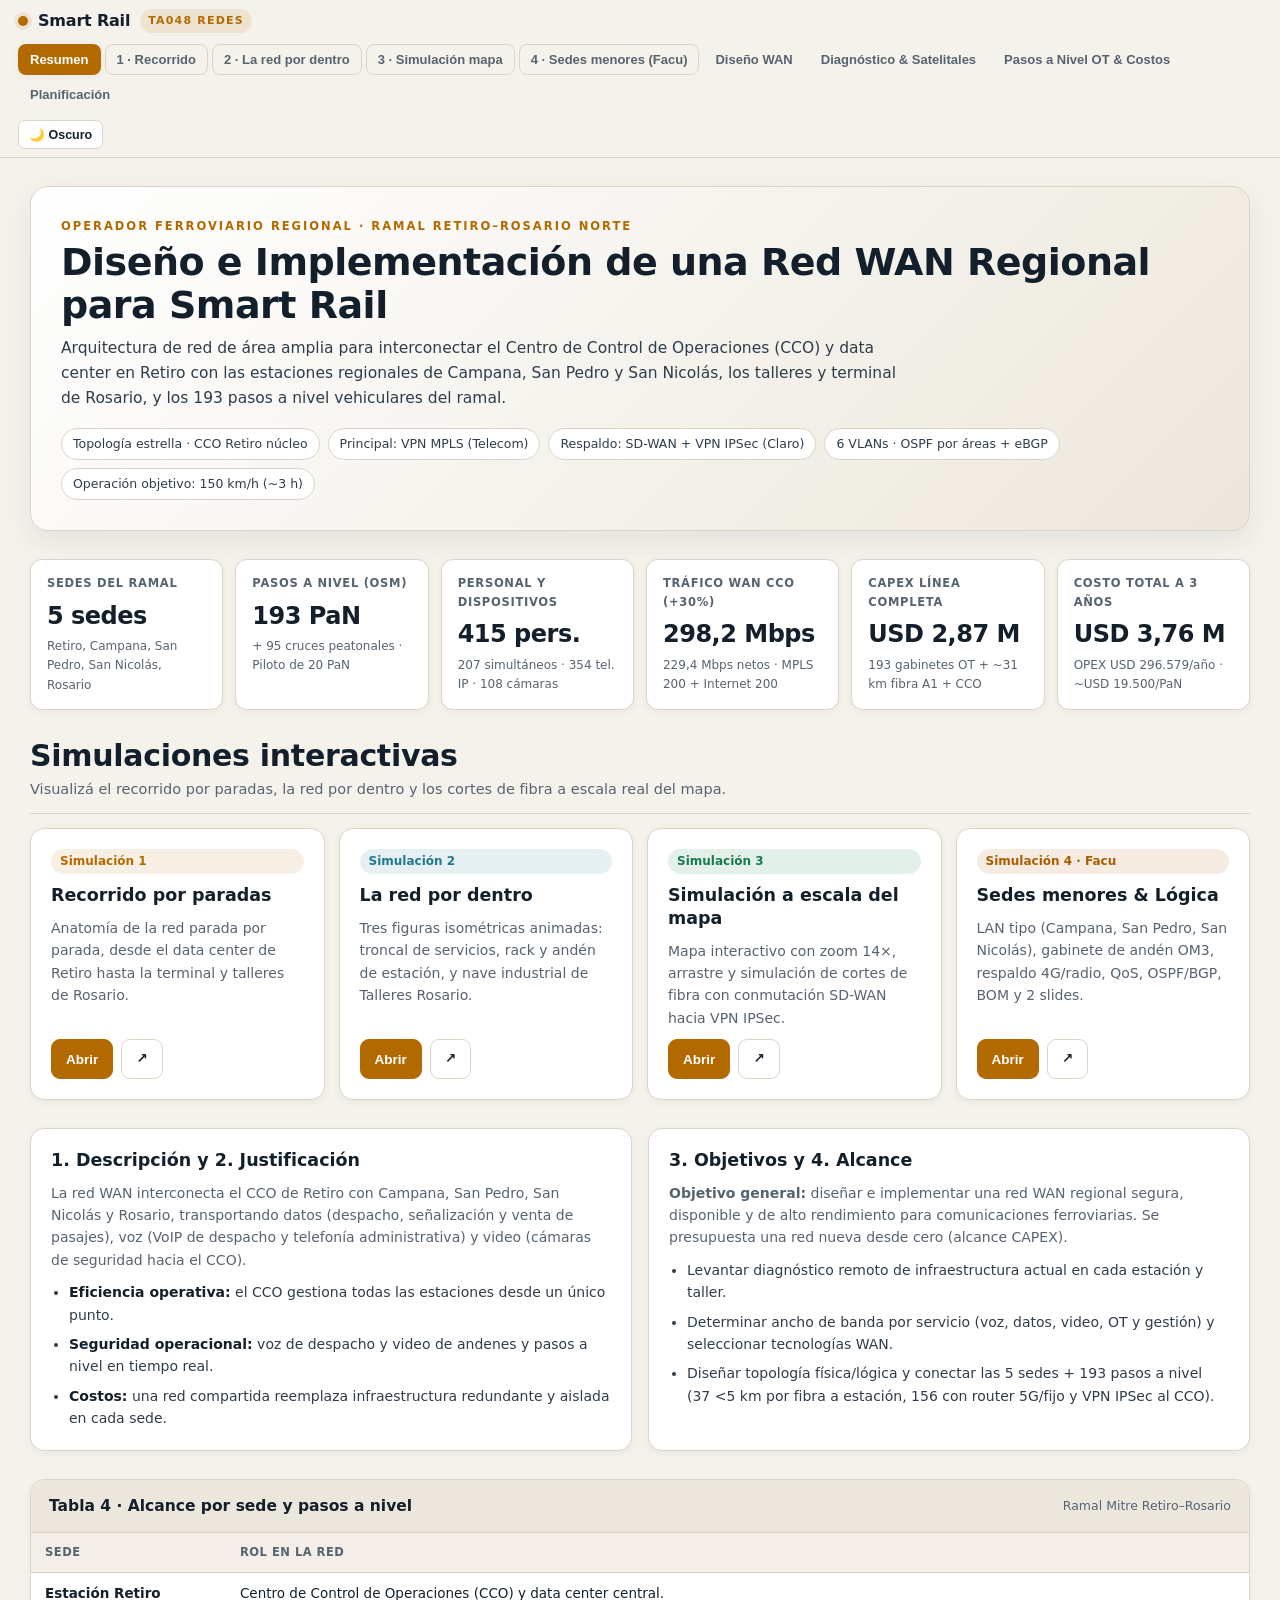
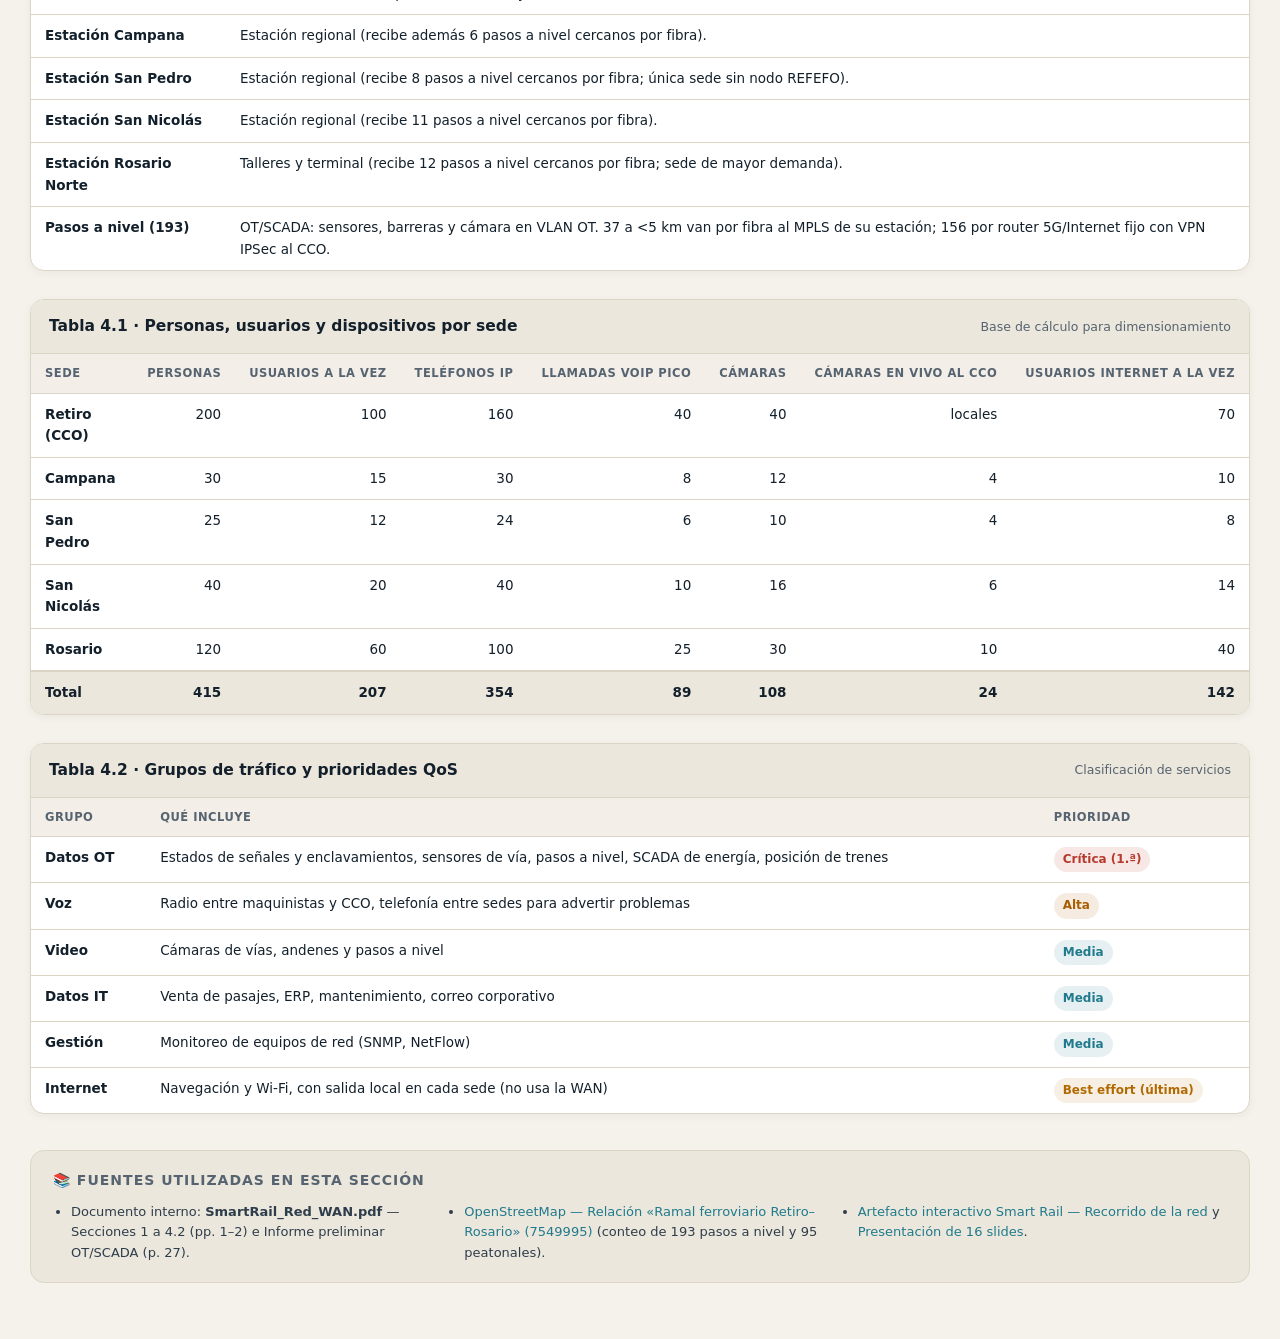
==== commit e0a7d06d: "Add section 4: Facu Sedes Menores simulation, addressing, BOM, QoS, and 2 slides" ====
--- a/site/index.html
+++ b/site/index.html
@@ -19,6 +19,7 @@
         <button class="nav-tab sim-pill" data-sec="recorrido" onclick="showSection('recorrido')">1 · Recorrido</button>
         <button class="nav-tab sim-pill" data-sec="por-dentro" onclick="showSection('por-dentro')">2 · La red por dentro</button>
         <button class="nav-tab sim-pill" data-sec="simulacion" onclick="showSection('simulacion')">3 · Simulación mapa</button>
+        <button class="nav-tab sim-pill" data-sec="sedes-menores" onclick="showSection('sedes-menores')">4 · Sedes menores (Facu)</button>
         <button class="nav-tab" data-sec="diseno-wan" onclick="showSection('diseno-wan')">Diseño WAN</button>
         <button class="nav-tab" data-sec="diagnostico" onclick="showSection('diagnostico')">Diagnóstico &amp; Satelitales</button>
         <button class="nav-tab" data-sec="pasos-nivel" onclick="showSection('pasos-nivel')">Pasos a Nivel OT &amp; Costos</button>
@@ -93,13 +94,13 @@
             <p>Visualizá el recorrido por paradas, la red por dentro y los cortes de fibra a escala real del mapa.</p>
           </div>
         </div>
-        <div class="grid-3">
+        <div class="grid-4">
           <article class="card">
             <span class="badge b-accent">Simulación 1</span>
             <h3>Recorrido por paradas</h3>
             <p>Anatomía de la red parada por parada, desde el data center de Retiro hasta la terminal y talleres de Rosario.</p>
             <div style="display:flex;gap:8px;margin-top:auto;">
-              <button class="btn btn-primary" type="button" onclick="showSection('recorrido')">Abrir en pantalla completa</button>
+              <button class="btn btn-primary" type="button" onclick="showSection('recorrido')">Abrir</button>
               <a class="btn" href="SmartRail-1-Recorrido.html?v=4" target="_blank" rel="noopener">↗</a>
             </div>
           </article>
@@ -108,7 +109,7 @@
             <h3>La red por dentro</h3>
             <p>Tres figuras isométricas animadas: troncal de servicios, rack y andén de estación, y nave industrial de Talleres Rosario.</p>
             <div style="display:flex;gap:8px;margin-top:auto;">
-              <button class="btn btn-primary" type="button" onclick="showSection('por-dentro')">Abrir en pantalla completa</button>
+              <button class="btn btn-primary" type="button" onclick="showSection('por-dentro')">Abrir</button>
               <a class="btn" href="SmartRail-2-La-red-por-dentro.html?v=4" target="_blank" rel="noopener">↗</a>
             </div>
           </article>
@@ -117,8 +118,17 @@
             <h3>Simulación a escala del mapa</h3>
             <p>Mapa interactivo con zoom 14×, arrastre y simulación de cortes de fibra con conmutación SD-WAN hacia VPN IPSec.</p>
             <div style="display:flex;gap:8px;margin-top:auto;">
-              <button class="btn btn-primary" type="button" onclick="showSection('simulacion')">Abrir en pantalla completa</button>
+              <button class="btn btn-primary" type="button" onclick="showSection('simulacion')">Abrir</button>
               <a class="btn" href="SmartRail-3-Simulacion.html?v=4" target="_blank" rel="noopener">↗</a>
+            </div>
+          </article>
+          <article class="card">
+            <span class="badge b-warn">Simulación 4 · Facu</span>
+            <h3>Sedes menores &amp; Lógica</h3>
+            <p>LAN tipo (Campana, San Pedro, San Nicolás), gabinete de andén OM3, respaldo 4G/radio, QoS, OSPF/BGP, BOM y 2 slides.</p>
+            <div style="display:flex;gap:8px;margin-top:auto;">
+              <button class="btn btn-primary" type="button" onclick="showSection('sedes-menores')">Abrir</button>
+              <a class="btn" href="SmartRail-4-Sedes-Menores.html?v=4" target="_blank" rel="noopener">↗</a>
             </div>
           </article>
         </div>
@@ -262,6 +272,17 @@
       <span class="sim-sources-links">
         <a href="https://www.openstreetmap.org/relation/7549995" target="_blank" rel="noopener">OSM Ramal Retiro–Rosario</a>
         <a href="https://claude.ai/artifact/MS6nqW3vwam3ENE5mPdtyG" target="_blank" rel="noopener">Mapa interactivo 193 PaN</a>
+      </span>
+    </div>
+  </section>
+
+  <section id="sec-sedes-menores" class="sim-full-section">
+    <iframe class="sim-full-frame" data-src="SmartRail-4-Sedes-Menores.html?v=4" title="4 · Sedes menores (Campana, San Pedro, San Nicolás)"></iframe>
+    <div class="sim-sources-bar">
+      <span><strong>Fuentes utilizadas:</strong> SmartRail_Red_WAN.pdf (Secciones 4.1, 5.1, 7.2, 7.3, 8.2, 8.3, 8.5.3 y p. 14 Facu), ENACOM, ARSAT REFEFO</span>
+      <span class="sim-sources-links">
+        <a href="SmartRail-4-Sedes-Menores.html?v=4" target="_blank" rel="noopener">Abrir independiente ↗</a>
+        <a href="https://www.openstreetmap.org/relation/7549995" target="_blank" rel="noopener">OSM 7549995</a>
       </span>
     </div>
   </section>
@@ -906,9 +927,12 @@
           <p>LAN de Rosario (talleres, SCADA, 100 tel, 30 cám, gabinete andén, 8 PaN), subredes <code>10.50.V.0/24</code>, 3 escenarios de caída (enlace, equipo Retiro, DC) y 2 slides.</p>
         </article>
         <article class="card">
-          <span class="badge b-accent">Secciones 8.2, 8.3, 8.5.3</span>
+          <span class="badge b-ok">Secciones 8.2, 8.3, 8.5.3 · Simulación 4</span>
           <h3>Facu · Sedes menores + Lógico</h3>
-          <p>LAN tipo para Campana/San Pedro/San Nicolás, respaldo 4G/radio en San Pedro, tabla completa de direccionamiento, OSPF ABR + BGP, QoS y 2 slides.</p>
+          <p>LAN tipo para Campana/San Pedro/San Nicolás, respaldo 4G/radio en San Pedro, tabla completa de direccionamiento, OSPF ABR + BGP, QoS, BOM y 2 slides.</p>
+          <div style="margin-top:auto;">
+            <button class="btn btn-sm btn-primary" type="button" onclick="showSection('sedes-menores')">Abrir simulación y entregables</button>
+          </div>
         </article>
         <article class="card">
           <span class="badge b-accent">Sección 8.5.4 + Integración</span>
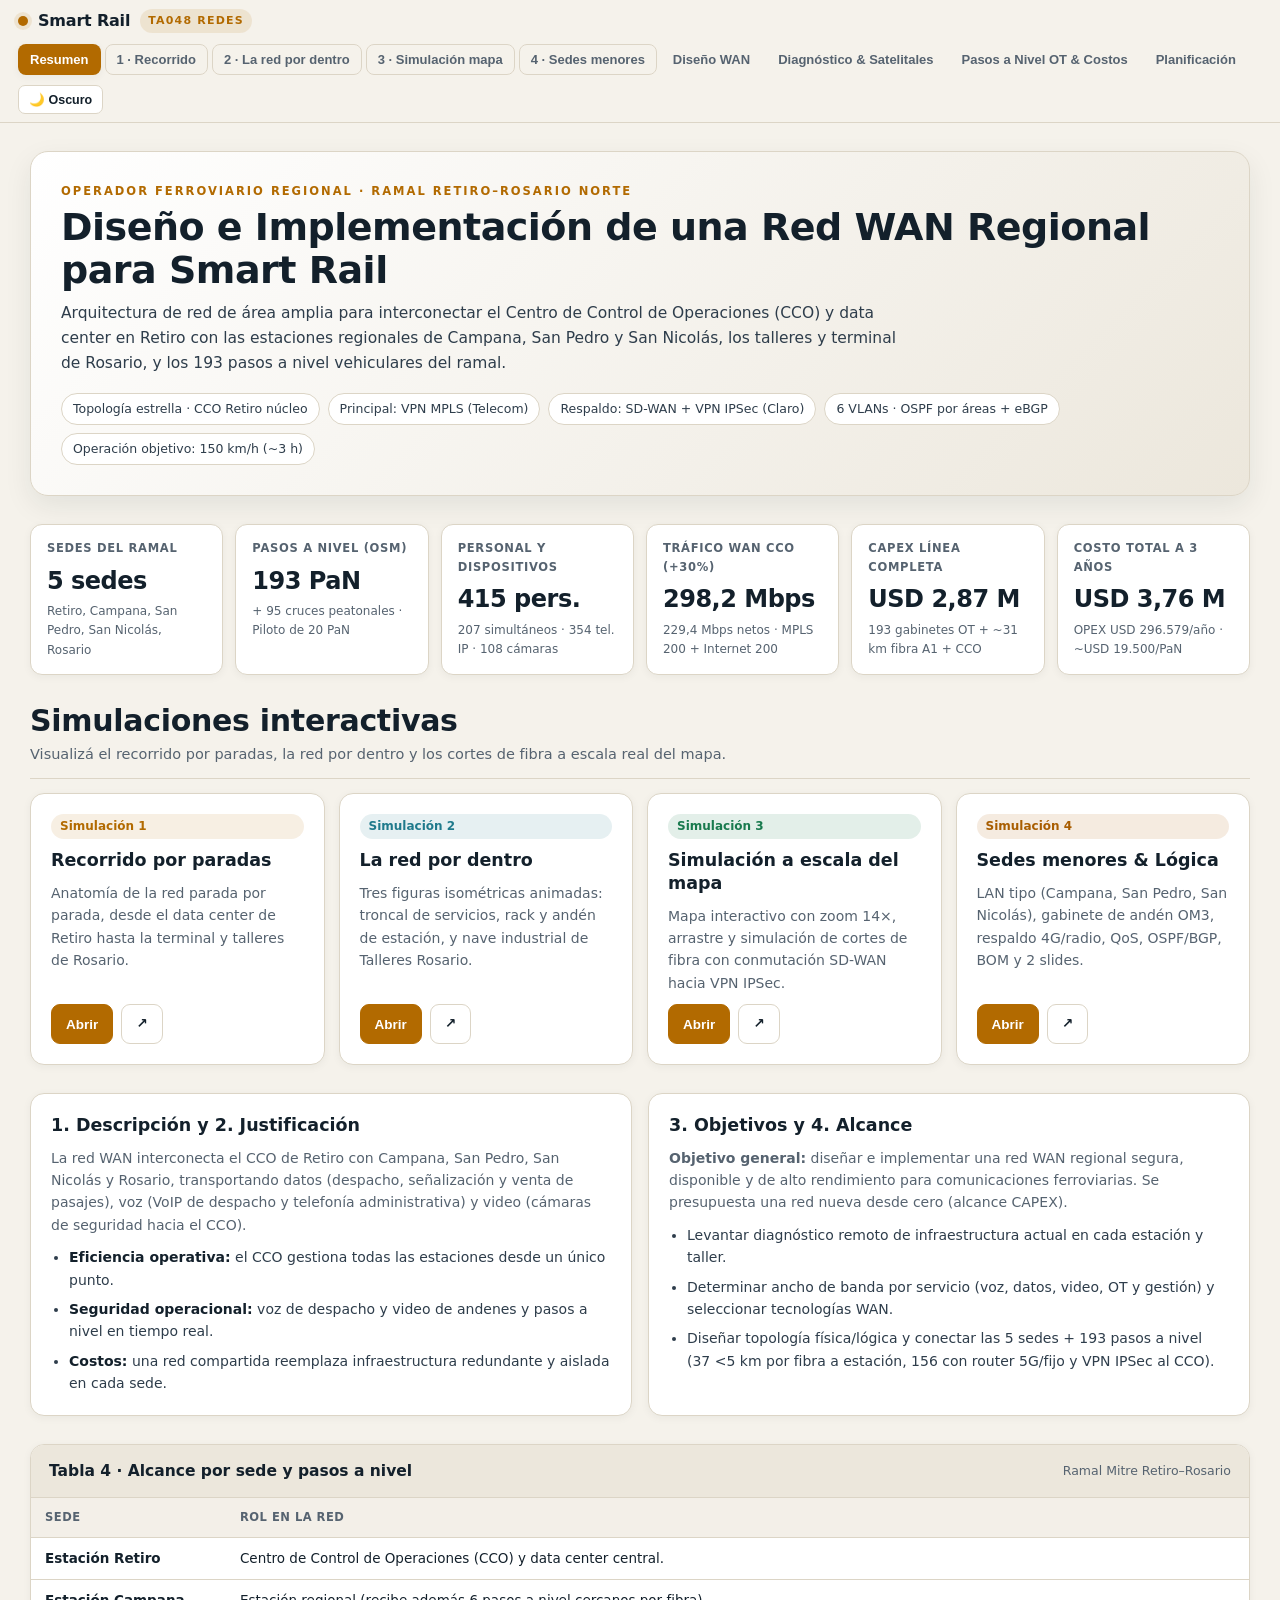
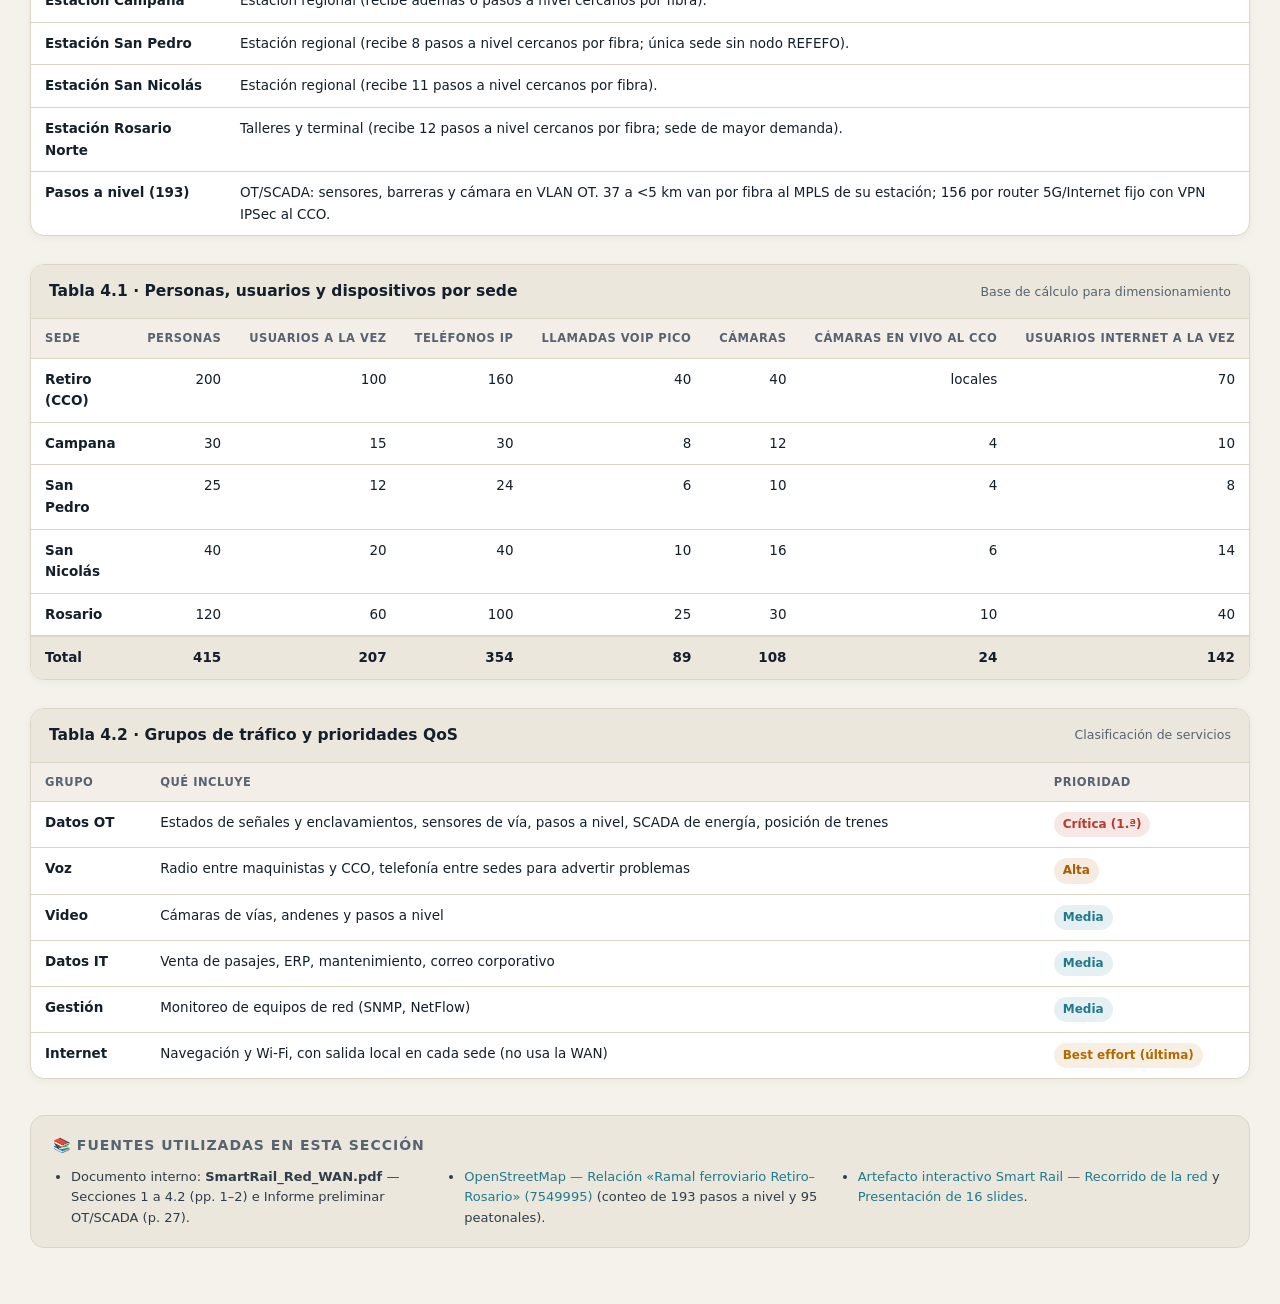
==== commit af3947a2: "Rediseñar simulacion 4 de sedes menores con recorrido guiado" ====
--- a/site/index.html
+++ b/site/index.html
@@ -19,7 +19,7 @@
         <button class="nav-tab sim-pill" data-sec="recorrido" onclick="showSection('recorrido')">1 · Recorrido</button>
         <button class="nav-tab sim-pill" data-sec="por-dentro" onclick="showSection('por-dentro')">2 · La red por dentro</button>
         <button class="nav-tab sim-pill" data-sec="simulacion" onclick="showSection('simulacion')">3 · Simulación mapa</button>
-        <button class="nav-tab sim-pill" data-sec="sedes-menores" onclick="showSection('sedes-menores')">4 · Sedes menores (Facu)</button>
+        <button class="nav-tab sim-pill" data-sec="sedes-menores" onclick="showSection('sedes-menores')">4 · Sedes menores</button>
         <button class="nav-tab" data-sec="diseno-wan" onclick="showSection('diseno-wan')">Diseño WAN</button>
         <button class="nav-tab" data-sec="diagnostico" onclick="showSection('diagnostico')">Diagnóstico &amp; Satelitales</button>
         <button class="nav-tab" data-sec="pasos-nivel" onclick="showSection('pasos-nivel')">Pasos a Nivel OT &amp; Costos</button>
@@ -123,12 +123,12 @@
             </div>
           </article>
           <article class="card">
-            <span class="badge b-warn">Simulación 4 · Facu</span>
+            <span class="badge b-warn">Simulación 4</span>
             <h3>Sedes menores &amp; Lógica</h3>
             <p>LAN tipo (Campana, San Pedro, San Nicolás), gabinete de andén OM3, respaldo 4G/radio, QoS, OSPF/BGP, BOM y 2 slides.</p>
             <div style="display:flex;gap:8px;margin-top:auto;">
               <button class="btn btn-primary" type="button" onclick="showSection('sedes-menores')">Abrir</button>
-              <a class="btn" href="SmartRail-4-Sedes-Menores.html?v=4" target="_blank" rel="noopener">↗</a>
+              <a class="btn" href="SmartRail-4-Sedes-Menores.html?v=5" target="_blank" rel="noopener">↗</a>
             </div>
           </article>
         </div>
@@ -277,11 +277,11 @@
   </section>
 
   <section id="sec-sedes-menores" class="sim-full-section">
-    <iframe class="sim-full-frame" data-src="SmartRail-4-Sedes-Menores.html?v=4" title="4 · Sedes menores (Campana, San Pedro, San Nicolás)"></iframe>
+    <iframe class="sim-full-frame" data-src="SmartRail-4-Sedes-Menores.html?v=5" title="4 · Sedes menores (Campana, San Pedro, San Nicolás)"></iframe>
     <div class="sim-sources-bar">
-      <span><strong>Fuentes utilizadas:</strong> SmartRail_Red_WAN.pdf (Secciones 4.1, 5.1, 7.2, 7.3, 8.2, 8.3, 8.5.3 y p. 14 Facu), ENACOM, ARSAT REFEFO</span>
+      <span><strong>Fuentes utilizadas:</strong> SmartRail_Red_WAN.pdf (Secciones 4.1, 5.1, 7.2, 7.3, 8.2, 8.3, 8.5.3 y p. 14), ENACOM, ARSAT REFEFO</span>
       <span class="sim-sources-links">
-        <a href="SmartRail-4-Sedes-Menores.html?v=4" target="_blank" rel="noopener">Abrir independiente ↗</a>
+        <a href="SmartRail-4-Sedes-Menores.html?v=5" target="_blank" rel="noopener">Abrir independiente ↗</a>
         <a href="https://www.openstreetmap.org/relation/7549995" target="_blank" rel="noopener">OSM 7549995</a>
       </span>
     </div>
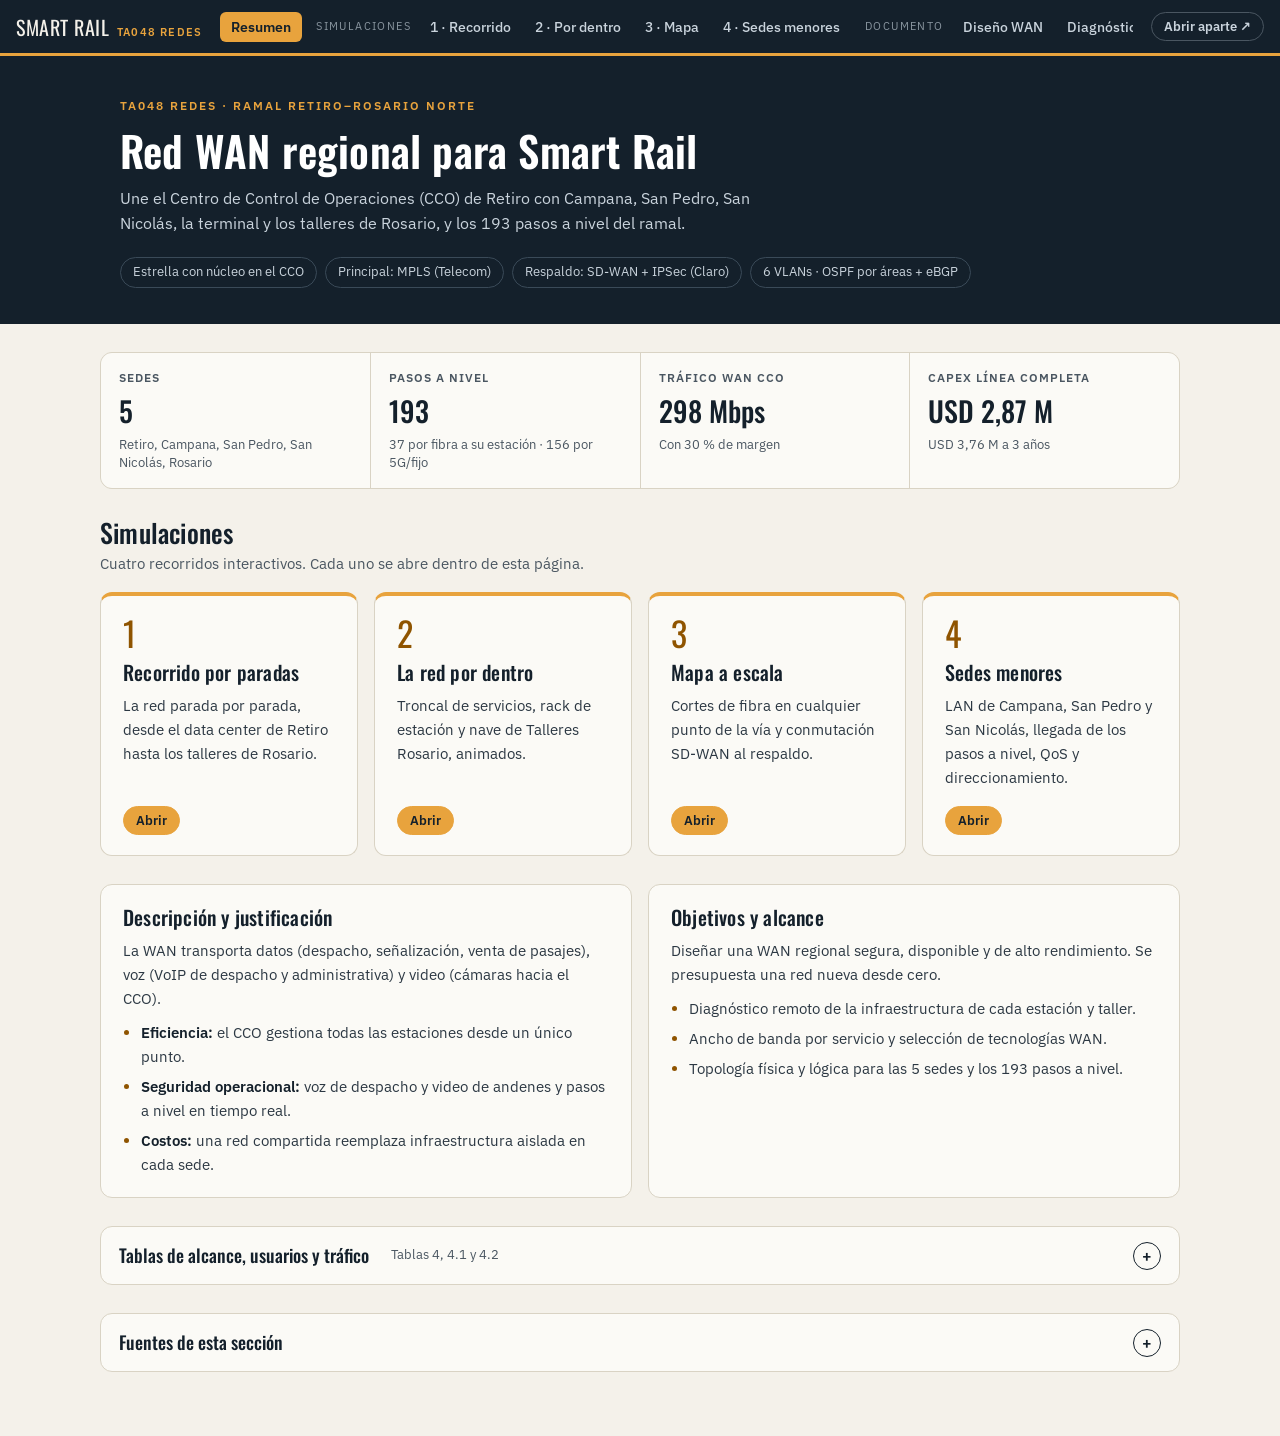
==== commit ca80e953: "Rediseñar el portal y la simulación 4 e integrar los pasos a nivel en las sedes menores - Paleta y t" ====
--- a/site/index.html
+++ b/site/index.html
@@ -4,30 +4,30 @@
   <meta charset="utf-8">
   <meta name="viewport" content="width=device-width, initial-scale=1">
   <title>Smart Rail · Red WAN Regional y Simulación (TA048 Redes)</title>
-  <link rel="stylesheet" href="styles.css">
+  <link rel="stylesheet" href="styles.css?v=6">
 </head>
 <body>
   <header class="topbar">
     <div class="topbar-inner">
       <div class="brand" onclick="showSection('inicio')">
-        <span class="brand-dot"></span>
         <span>Smart Rail</span>
         <span class="brand-badge">TA048 Redes</span>
       </div>
-      <nav class="section-tabs" role="tablist">
+      <nav class="section-tabs" aria-label="Secciones">
         <button class="nav-tab active" data-sec="inicio" onclick="showSection('inicio')">Resumen</button>
-        <button class="nav-tab sim-pill" data-sec="recorrido" onclick="showSection('recorrido')">1 · Recorrido</button>
-        <button class="nav-tab sim-pill" data-sec="por-dentro" onclick="showSection('por-dentro')">2 · La red por dentro</button>
-        <button class="nav-tab sim-pill" data-sec="simulacion" onclick="showSection('simulacion')">3 · Simulación mapa</button>
-        <button class="nav-tab sim-pill" data-sec="sedes-menores" onclick="showSection('sedes-menores')">4 · Sedes menores</button>
+        <span class="nav-group">Simulaciones</span>
+        <button class="nav-tab" data-sec="recorrido" onclick="showSection('recorrido')">1 · Recorrido</button>
+        <button class="nav-tab" data-sec="por-dentro" onclick="showSection('por-dentro')">2 · Por dentro</button>
+        <button class="nav-tab" data-sec="simulacion" onclick="showSection('simulacion')">3 · Mapa</button>
+        <button class="nav-tab" data-sec="sedes-menores" onclick="showSection('sedes-menores')">4 · Sedes menores</button>
+        <span class="nav-group">Documento</span>
         <button class="nav-tab" data-sec="diseno-wan" onclick="showSection('diseno-wan')">Diseño WAN</button>
-        <button class="nav-tab" data-sec="diagnostico" onclick="showSection('diagnostico')">Diagnóstico &amp; Satelitales</button>
-        <button class="nav-tab" data-sec="pasos-nivel" onclick="showSection('pasos-nivel')">Pasos a Nivel OT &amp; Costos</button>
+        <button class="nav-tab" data-sec="diagnostico" onclick="showSection('diagnostico')">Diagnóstico</button>
+        <button class="nav-tab" data-sec="pasos-nivel" onclick="showSection('pasos-nivel')">Pasos a nivel</button>
         <button class="nav-tab" data-sec="planificacion" onclick="showSection('planificacion')">Planificación</button>
       </nav>
       <div class="nav-actions">
-        <a id="popoutBtn" class="btn btn-sm" href="SmartRail-1-Recorrido.html?v=4" target="_blank" rel="noopener" style="display:none;">Pestaña nueva ↗</a>
-        <button id="themeBtn" class="btn btn-sm" type="button" onclick="toggleTheme()">🌙 Oscuro</button>
+        <a id="popoutBtn" class="btn btn-sm" href="SmartRail-1-Recorrido.html?v=4" target="_blank" rel="noopener" hidden>Abrir aparte ↗</a>
       </div>
     </div>
   </header>
@@ -38,130 +38,101 @@
   <section id="sec-inicio" class="page-section active">
     <div class="container">
       <div class="hero">
-        <p class="eyebrow">Operador Ferroviario Regional · Ramal Retiro–Rosario Norte</p>
-        <h1>Diseño e Implementación de una Red WAN Regional para Smart Rail</h1>
+        <p class="eyebrow">TA048 Redes · Ramal Retiro–Rosario Norte</p>
+        <h1>Red WAN regional para Smart Rail</h1>
         <p class="lead">
-          Arquitectura de red de área amplia para interconectar el Centro de Control de Operaciones (CCO) y data center en
-          Retiro con las estaciones regionales de Campana, San Pedro y San Nicolás, los talleres y terminal de Rosario, y
-          los 193 pasos a nivel vehiculares del ramal.
+          Une el Centro de Control de Operaciones (CCO) de Retiro con Campana, San Pedro, San Nicolás, la terminal y
+          los talleres de Rosario, y los 193 pasos a nivel del ramal.
         </p>
         <div class="chips">
-          <span class="chip">Topología estrella · CCO Retiro núcleo</span>
-          <span class="chip">Principal: VPN MPLS (Telecom)</span>
-          <span class="chip">Respaldo: SD-WAN + VPN IPSec (Claro)</span>
+          <span class="chip">Estrella con núcleo en el CCO</span>
+          <span class="chip">Principal: MPLS (Telecom)</span>
+          <span class="chip">Respaldo: SD-WAN + IPSec (Claro)</span>
           <span class="chip">6 VLANs · OSPF por áreas + eBGP</span>
-          <span class="chip">Operación objetivo: 150 km/h (~3 h)</span>
         </div>
       </div>
 
       <div class="kpi-grid">
         <div class="kpi">
-          <div class="kpi-label">Sedes del ramal</div>
-          <div class="kpi-val">5 sedes</div>
+          <div class="kpi-label">Sedes</div>
+          <div class="kpi-val">5</div>
           <div class="kpi-sub">Retiro, Campana, San Pedro, San Nicolás, Rosario</div>
         </div>
         <div class="kpi">
-          <div class="kpi-label">Pasos a nivel (OSM)</div>
-          <div class="kpi-val">193 PaN</div>
-          <div class="kpi-sub">+ 95 cruces peatonales · Piloto de 20 PaN</div>
+          <div class="kpi-label">Pasos a nivel</div>
+          <div class="kpi-val">193</div>
+          <div class="kpi-sub">37 por fibra a su estación · 156 por 5G/fijo</div>
         </div>
         <div class="kpi">
-          <div class="kpi-label">Personal y dispositivos</div>
-          <div class="kpi-val">415 pers.</div>
-          <div class="kpi-sub">207 simultáneos · 354 tel. IP · 108 cámaras</div>
-        </div>
-        <div class="kpi">
-          <div class="kpi-label">Tráfico WAN CCO (+30%)</div>
-          <div class="kpi-val">298,2 Mbps</div>
-          <div class="kpi-sub">229,4 Mbps netos · MPLS 200 + Internet 200</div>
+          <div class="kpi-label">Tráfico WAN CCO</div>
+          <div class="kpi-val">298 Mbps</div>
+          <div class="kpi-sub">Con 30 % de margen</div>
         </div>
         <div class="kpi">
           <div class="kpi-label">CAPEX línea completa</div>
           <div class="kpi-val">USD 2,87 M</div>
-          <div class="kpi-sub">193 gabinetes OT + ~31 km fibra A1 + CCO</div>
-        </div>
-        <div class="kpi">
-          <div class="kpi-label">Costo total a 3 años</div>
-          <div class="kpi-val">USD 3,76 M</div>
-          <div class="kpi-sub">OPEX USD 296.579/año · ~USD 19.500/PaN</div>
+          <div class="kpi-sub">USD 3,76 M a 3 años</div>
         </div>
       </div>
 
       <div>
-        <div class="section-header" style="margin-bottom:14px;">
-          <div>
-            <h2>Simulaciones interactivas</h2>
-            <p>Visualizá el recorrido por paradas, la red por dentro y los cortes de fibra a escala real del mapa.</p>
-          </div>
-        </div>
+        <h2 class="block-title">Simulaciones</h2>
+        <p class="block-sub">Cuatro recorridos interactivos. Cada uno se abre dentro de esta página.</p>
         <div class="grid-4">
-          <article class="card">
-            <span class="badge b-accent">Simulación 1</span>
+          <article class="card sim-card">
+            <span class="num-tag">1</span>
             <h3>Recorrido por paradas</h3>
-            <p>Anatomía de la red parada por parada, desde el data center de Retiro hasta la terminal y talleres de Rosario.</p>
-            <div style="display:flex;gap:8px;margin-top:auto;">
-              <button class="btn btn-primary" type="button" onclick="showSection('recorrido')">Abrir</button>
-              <a class="btn" href="SmartRail-1-Recorrido.html?v=4" target="_blank" rel="noopener">↗</a>
-            </div>
+            <p>La red parada por parada, desde el data center de Retiro hasta los talleres de Rosario.</p>
+            <div class="card-actions"><button class="btn btn-primary btn-sm" type="button" onclick="showSection('recorrido')">Abrir</button></div>
           </article>
-          <article class="card">
-            <span class="badge b-info">Simulación 2</span>
+          <article class="card sim-card">
+            <span class="num-tag">2</span>
             <h3>La red por dentro</h3>
-            <p>Tres figuras isométricas animadas: troncal de servicios, rack y andén de estación, y nave industrial de Talleres Rosario.</p>
-            <div style="display:flex;gap:8px;margin-top:auto;">
-              <button class="btn btn-primary" type="button" onclick="showSection('por-dentro')">Abrir</button>
-              <a class="btn" href="SmartRail-2-La-red-por-dentro.html?v=4" target="_blank" rel="noopener">↗</a>
-            </div>
+            <p>Troncal de servicios, rack de estación y nave de Talleres Rosario, animados.</p>
+            <div class="card-actions"><button class="btn btn-primary btn-sm" type="button" onclick="showSection('por-dentro')">Abrir</button></div>
           </article>
-          <article class="card">
-            <span class="badge b-ok">Simulación 3</span>
-            <h3>Simulación a escala del mapa</h3>
-            <p>Mapa interactivo con zoom 14×, arrastre y simulación de cortes de fibra con conmutación SD-WAN hacia VPN IPSec.</p>
-            <div style="display:flex;gap:8px;margin-top:auto;">
-              <button class="btn btn-primary" type="button" onclick="showSection('simulacion')">Abrir</button>
-              <a class="btn" href="SmartRail-3-Simulacion.html?v=4" target="_blank" rel="noopener">↗</a>
-            </div>
+          <article class="card sim-card">
+            <span class="num-tag">3</span>
+            <h3>Mapa a escala</h3>
+            <p>Cortes de fibra en cualquier punto de la vía y conmutación SD-WAN al respaldo.</p>
+            <div class="card-actions"><button class="btn btn-primary btn-sm" type="button" onclick="showSection('simulacion')">Abrir</button></div>
           </article>
-          <article class="card">
-            <span class="badge b-warn">Simulación 4</span>
-            <h3>Sedes menores &amp; Lógica</h3>
-            <p>LAN tipo (Campana, San Pedro, San Nicolás), gabinete de andén OM3, respaldo 4G/radio, QoS, OSPF/BGP, BOM y 2 slides.</p>
-            <div style="display:flex;gap:8px;margin-top:auto;">
-              <button class="btn btn-primary" type="button" onclick="showSection('sedes-menores')">Abrir</button>
-              <a class="btn" href="SmartRail-4-Sedes-Menores.html?v=5" target="_blank" rel="noopener">↗</a>
-            </div>
+          <article class="card sim-card">
+            <span class="num-tag">4</span>
+            <h3>Sedes menores</h3>
+            <p>LAN de Campana, San Pedro y San Nicolás, llegada de los pasos a nivel, QoS y direccionamiento.</p>
+            <div class="card-actions"><button class="btn btn-primary btn-sm" type="button" onclick="showSection('sedes-menores')">Abrir</button></div>
           </article>
         </div>
       </div>
 
       <div class="grid-2">
         <div class="card">
-          <h3>1. Descripción y 2. Justificación</h3>
+          <h3>Descripción y justificación</h3>
           <p>
-            La red WAN interconecta el CCO de Retiro con Campana, San Pedro, San Nicolás y Rosario, transportando datos
-            (despacho, señalización y venta de pasajes), voz (VoIP de despacho y telefonía administrativa) y video
-            (cámaras de seguridad hacia el CCO).
+            La WAN transporta datos (despacho, señalización, venta de pasajes), voz (VoIP de despacho y administrativa)
+            y video (cámaras hacia el CCO).
           </p>
           <ul class="clean">
-            <li><strong>Eficiencia operativa:</strong> el CCO gestiona todas las estaciones desde un único punto.</li>
+            <li><strong>Eficiencia:</strong> el CCO gestiona todas las estaciones desde un único punto.</li>
             <li><strong>Seguridad operacional:</strong> voz de despacho y video de andenes y pasos a nivel en tiempo real.</li>
-            <li><strong>Costos:</strong> una red compartida reemplaza infraestructura redundante y aislada en cada sede.</li>
+            <li><strong>Costos:</strong> una red compartida reemplaza infraestructura aislada en cada sede.</li>
           </ul>
         </div>
         <div class="card">
-          <h3>3. Objetivos y 4. Alcance</h3>
-          <p>
-            <strong>Objetivo general:</strong> diseñar e implementar una red WAN regional segura, disponible y de alto
-            rendimiento para comunicaciones ferroviarias. Se presupuesta una red nueva desde cero (alcance CAPEX).
-          </p>
+          <h3>Objetivos y alcance</h3>
+          <p>Diseñar una WAN regional segura, disponible y de alto rendimiento. Se presupuesta una red nueva desde cero.</p>
           <ul class="clean">
-            <li>Levantar diagnóstico remoto de infraestructura actual en cada estación y taller.</li>
-            <li>Determinar ancho de banda por servicio (voz, datos, video, OT y gestión) y seleccionar tecnologías WAN.</li>
-            <li>Diseñar topología física/lógica y conectar las 5 sedes + 193 pasos a nivel (37 &lt;5 km por fibra a estación, 156 con router 5G/fijo y VPN IPSec al CCO).</li>
+            <li>Diagnóstico remoto de la infraestructura de cada estación y taller.</li>
+            <li>Ancho de banda por servicio y selección de tecnologías WAN.</li>
+            <li>Topología física y lógica para las 5 sedes y los 193 pasos a nivel.</li>
           </ul>
         </div>
       </div>
 
+      <details class="more">
+        <summary>Tablas de alcance, usuarios y tráfico <small>Tablas 4, 4.1 y 4.2</small></summary>
+        <div class="more-body">
       <div class="table-card">
         <div class="table-title">
           <h3>Tabla 4 · Alcance por sede y pasos a nivel</h3>
@@ -229,14 +200,19 @@
         </div>
       </div>
 
-      <aside class="sources-box">
-        <h3>📚 Fuentes utilizadas en esta sección</h3>
+        </div>
+      </details>
+
+      <details class="more sources-box">
+        <summary>Fuentes de esta sección</summary>
+        <div class="more-body">
         <ul class="sources-list">
           <li>Documento interno: <strong>SmartRail_Red_WAN.pdf</strong> — Secciones 1 a 4.2 (pp. 1–2) e Informe preliminar OT/SCADA (p. 27).</li>
           <li><a href="https://www.openstreetmap.org/relation/7549995" target="_blank" rel="noopener">OpenStreetMap — Relación «Ramal ferroviario Retiro–Rosario» (7549995)</a> (conteo de 193 pasos a nivel y 95 peatonales).</li>
           <li><a href="https://claude.ai/artifact/Tqfz3P1DcKxAJ39bvfxhKA" target="_blank" rel="noopener">Artefacto interactivo Smart Rail — Recorrido de la red</a> y <a href="https://claude.ai/artifact/KrenBAkAyYatUSXvUfcgnE" target="_blank" rel="noopener">Presentación de 16 slides</a>.</li>
         </ul>
-      </aside>
+        </div>
+      </details>
     </div>
   </section>
 
@@ -246,7 +222,7 @@
   <section id="sec-recorrido" class="sim-full-section">
     <iframe class="sim-full-frame" data-src="SmartRail-1-Recorrido.html?v=4" title="1 · Recorrido por paradas"></iframe>
     <div class="sim-sources-bar">
-      <span><strong>Fuentes utilizadas:</strong> SmartRail_Red_WAN.pdf (Secciones 4–7), SmartRail.zip (TA048 Redes)</span>
+      <span><strong>Fuentes:</strong> SmartRail_Red_WAN.pdf (Secciones 4–7), SmartRail.zip (TA048 Redes)</span>
       <span class="sim-sources-links">
         <a href="https://claude.ai/artifact/Tqfz3P1DcKxAJ39bvfxhKA" target="_blank" rel="noopener">Artefacto original</a>
         <a href="https://www.openstreetmap.org/relation/7549995" target="_blank" rel="noopener">Traza OSM 7549995</a>
@@ -257,7 +233,7 @@
   <section id="sec-por-dentro" class="sim-full-section">
     <iframe class="sim-full-frame" data-src="SmartRail-2-La-red-por-dentro.html?v=4" title="2 · La red por dentro"></iframe>
     <div class="sim-sources-bar">
-      <span><strong>Fuentes utilizadas:</strong> SmartRail_Red_WAN.pdf (Secciones 5–7, Topología física/lógica), Figuras isométricas SVG locales</span>
+      <span><strong>Fuentes:</strong> SmartRail_Red_WAN.pdf (Secciones 5–7, Topología física/lógica), Figuras isométricas SVG locales</span>
       <span class="sim-sources-links">
         <a href="https://claude.ai/artifact/Tqfz3P1DcKxAJ39bvfxhKA" target="_blank" rel="noopener">Artefacto original</a>
         <a href="SmartRail-2-La-red-por-dentro.html?v=4" target="_blank" rel="noopener">Abrir independiente ↗</a>
@@ -268,7 +244,7 @@
   <section id="sec-simulacion" class="sim-full-section">
     <iframe class="sim-full-frame" data-src="SmartRail-3-Simulacion.html?v=4" title="3 · Simulación a escala del mapa"></iframe>
     <div class="sim-sources-bar">
-      <span><strong>Fuentes utilizadas:</strong> SmartRail_Red_WAN.pdf (Secciones 5.1, 7.1, 8), Esri World Imagery &amp; OpenStreetMap, Cambios 30/10/2026</span>
+      <span><strong>Fuentes:</strong> SmartRail_Red_WAN.pdf (Secciones 5.1, 7.1, 8), Esri World Imagery &amp; OpenStreetMap, Cambios 30/10/2026</span>
       <span class="sim-sources-links">
         <a href="https://www.openstreetmap.org/relation/7549995" target="_blank" rel="noopener">OSM Ramal Retiro–Rosario</a>
         <a href="https://claude.ai/artifact/MS6nqW3vwam3ENE5mPdtyG" target="_blank" rel="noopener">Mapa interactivo 193 PaN</a>
@@ -277,11 +253,11 @@
   </section>
 
   <section id="sec-sedes-menores" class="sim-full-section">
-    <iframe class="sim-full-frame" data-src="SmartRail-4-Sedes-Menores.html?v=5" title="4 · Sedes menores (Campana, San Pedro, San Nicolás)"></iframe>
+    <iframe class="sim-full-frame" data-src="SmartRail-4-Sedes-Menores.html?v=6" title="4 · Sedes menores (Campana, San Pedro, San Nicolás)"></iframe>
     <div class="sim-sources-bar">
-      <span><strong>Fuentes utilizadas:</strong> SmartRail_Red_WAN.pdf (Secciones 4.1, 5.1, 7.2, 7.3, 8.2, 8.3, 8.5.3 y p. 14), ENACOM, ARSAT REFEFO</span>
+      <span><strong>Fuentes:</strong> SmartRail_Red_WAN.pdf (4.1, 5.1, 7.2, 7.3, 8.2, 8.3, 8.5.3), Informe pasos a nivel (3.1 y 5), ENACOM, ARSAT REFEFO</span>
       <span class="sim-sources-links">
-        <a href="SmartRail-4-Sedes-Menores.html?v=5" target="_blank" rel="noopener">Abrir independiente ↗</a>
+        <a href="SmartRail-4-Sedes-Menores.html?v=6" target="_blank" rel="noopener">Abrir independiente ↗</a>
         <a href="https://www.openstreetmap.org/relation/7549995" target="_blank" rel="noopener">OSM 7549995</a>
       </span>
     </div>
@@ -293,11 +269,9 @@
   <section id="sec-diseno-wan" class="page-section">
     <div class="container">
       <div class="section-header">
-        <div>
-          <p class="eyebrow">Secciones 5, 6 y 7 del documento</p>
-          <h1>Dimensionamiento WAN, Enlaces y Diseño de Red</h1>
+        <p class="eyebrow">Secciones 5, 6 y 7 del documento</p>
+          <h1>Dimensionamiento WAN y diseño de red</h1>
           <p>Cálculo de tráfico por servicio, enlaces recomendados, topología física/lógica, VLANs, OSPF y BGP.</p>
-        </div>
       </div>
 
       <div class="callout">
@@ -308,29 +282,7 @@
 
       <div class="table-card">
         <div class="table-title">
-          <h3>Tabla 5 · Tráfico WAN por sede y pasos a nivel (Mbps)</h3>
-          <span>Sin doble conteo entre estaciones y 193 PaN</span>
-        </div>
-        <div class="table-wrap">
-          <table>
-            <thead>
-              <tr><th>Sede</th><th class="num">Datos IT</th><th class="num">Voz</th><th class="num">Video</th><th class="num">Datos OT</th><th class="num">Gestión</th><th class="num">Total WAN</th><th class="num">+30 % margen</th></tr>
-            </thead>
-            <tbody>
-              <tr><td><strong>Campana</strong></td><td class="num">6</td><td class="num">0,7</td><td class="num">8</td><td class="num">5</td><td class="num">2</td><td class="num">21,7</td><td class="num"><strong>28,2</strong></td></tr>
-              <tr><td><strong>San Pedro</strong></td><td class="num">4,8</td><td class="num">0,5</td><td class="num">8</td><td class="num">5</td><td class="num">2</td><td class="num">20,3</td><td class="num"><strong>26,4</strong></td></tr>
-              <tr><td><strong>San Nicolás</strong></td><td class="num">8</td><td class="num">0,9</td><td class="num">12</td><td class="num">6</td><td class="num">2</td><td class="num">28,9</td><td class="num"><strong>37,6</strong></td></tr>
-              <tr><td><strong>Rosario</strong></td><td class="num">24</td><td class="num">2,2</td><td class="num">20</td><td class="num">10</td><td class="num">3</td><td class="num">59,2</td><td class="num"><strong>77,0</strong></td></tr>
-              <tr><td><strong>Pasos a nivel (×193)</strong></td><td class="num">0</td><td class="num">0</td><td class="num">80</td><td class="num">12,5</td><td class="num">6,8</td><td class="num">99,3</td><td class="num"><strong>129,1</strong></td></tr>
-              <tr class="total-row"><td>CCO Retiro (suma WAN)</td><td class="num">42,8</td><td class="num">4,3</td><td class="num">128</td><td class="num">38,5</td><td class="num">15,8</td><td class="num">229,4</td><td class="num">298,2</td></tr>
-            </tbody>
-          </table>
-        </div>
-      </div>
-
-      <div class="table-card">
-        <div class="table-title">
-          <h3>Tabla 5.1 · Enlaces recomendados por sede (principal MPLS, respaldo IPSec e Internet local)</h3>
+          <h3>Tabla 5.1 · Enlaces recomendados por sede</h3>
           <span>Incluye los 37 PaN &lt;5 km sumados al MPLS de su estación</span>
         </div>
         <div class="table-wrap">
@@ -350,10 +302,42 @@
           </table>
         </div>
       </div>
-      <p style="margin:-16px 0 0; font-size:13px; color:var(--muted);">
+      <p class="table-note">
         * Los 156 pasos a nivel restantes llegan por 5G o Internet fijo al concentrador VPN del CCO con <code>103,5 Mbps (+30 %)</code>, por lo que se recomienda un acceso dedicado de <strong>200 Mbps</strong> en el CCO separado del Internet de usuarios. Durante una caída del enlace principal se cortan las cámaras en vivo (siguen grabando localmente) y por el respaldo IPSec solo viaja lo crítico (OT, voz, datos IT y gestión).
       </p>
 
+      <details class="more">
+        <summary>Detalle del cálculo por servicio <small>Tabla 5</small></summary>
+        <div class="more-body">
+      <div class="table-card">
+        <div class="table-title">
+          <h3>Tabla 5 · Tráfico WAN por sede y pasos a nivel (Mbps)</h3>
+          <span>Sin doble conteo entre estaciones y 193 PaN</span>
+        </div>
+        <div class="table-wrap">
+          <table>
+            <thead>
+              <tr><th>Sede</th><th class="num">Datos IT</th><th class="num">Voz</th><th class="num">Video</th><th class="num">Datos OT</th><th class="num">Gestión</th><th class="num">Total WAN</th><th class="num">+30 % margen</th></tr>
+            </thead>
+            <tbody>
+              <tr><td><strong>Campana</strong></td><td class="num">6</td><td class="num">0,7</td><td class="num">8</td><td class="num">5</td><td class="num">2</td><td class="num">21,7</td><td class="num"><strong>28,2</strong></td></tr>
+              <tr><td><strong>San Pedro</strong></td><td class="num">4,8</td><td class="num">0,5</td><td class="num">8</td><td class="num">5</td><td class="num">2</td><td class="num">20,3</td><td class="num"><strong>26,4</strong></td></tr>
+              <tr><td><strong>San Nicolás</strong></td><td class="num">8</td><td class="num">0,9</td><td class="num">12</td><td class="num">6</td><td class="num">2</td><td class="num">28,9</td><td class="num"><strong>37,6</strong></td></tr>
+              <tr><td><strong>Rosario</strong></td><td class="num">24</td><td class="num">2,2</td><td class="num">20</td><td class="num">10</td><td class="num">3</td><td class="num">59,2</td><td class="num"><strong>77,0</strong></td></tr>
+              <tr><td><strong>Pasos a nivel (×193)</strong></td><td class="num">0</td><td class="num">0</td><td class="num">80</td><td class="num">12,5</td><td class="num">6,8</td><td class="num">99,3</td><td class="num"><strong>129,1</strong></td></tr>
+              <tr class="total-row"><td>CCO Retiro (suma WAN)</td><td class="num">42,8</td><td class="num">4,3</td><td class="num">128</td><td class="num">38,5</td><td class="num">15,8</td><td class="num">229,4</td><td class="num">298,2</td></tr>
+            </tbody>
+          </table>
+        </div>
+      </div>
+
+        </div>
+      </details>
+
+
+      <details class="more">
+        <summary>Topología física y tecnologías <small>Figura 1 y Tabla 6</small></summary>
+        <div class="more-body">
       <div class="grid-2">
         <div class="fig-card">
           <div class="fig-thumb">
@@ -387,6 +371,12 @@
         </div>
       </div>
 
+        </div>
+      </details>
+
+      <details class="more">
+        <summary>VLANs, direccionamiento y áreas OSPF <small>Tablas 7.2 y 7.3</small></summary>
+        <div class="more-body">
       <div class="grid-2">
         <div class="table-card">
           <div class="table-title">
@@ -422,21 +412,25 @@
                 <tr><td><strong>San Pedro</strong></td><td><code>10.30.0.0/16</code></td><td class="num"><code>2</code></td></tr>
                 <tr><td><strong>San Nicolás</strong></td><td><code>10.40.0.0/16</code></td><td class="num"><code>3</code></td></tr>
                 <tr><td><strong>Rosario</strong></td><td><code>10.50.0.0/16</code></td><td class="num"><code>4</code> (5 para Talleres)</td></tr>
-                <tr><td><strong>Pasos a nivel OT</strong></td><td><code>10.60.0.0/16</code> (subredes <code>/28</code>)</td><td class="num">Aislada tras FW OT</td></tr>
+                <tr><td><strong>Pasos a nivel OT</strong></td><td><code>10.60.0.0/16</code>, un <code>/28</code> por paso a nivel; los cercanos a una estación usan <code>10.60.S.0/24</code> (Campana <code>10.60.20</code>, San Pedro <code>10.60.30</code>, San Nicolás <code>10.60.40</code>)</td><td class="num">Zona OT-PaN del firewall de su sede</td></tr>
               </tbody>
             </table>
           </div>
         </div>
       </div>
-
-      <aside class="sources-box">
-        <h3>📚 Fuentes utilizadas en esta sección</h3>
+        </div>
+      </details>
+
+      <details class="more sources-box">
+        <summary>Fuentes de esta sección</summary>
+        <div class="more-body">
         <ul class="sources-list">
           <li>Documento interno: <strong>SmartRail_Red_WAN.pdf</strong> — Secciones 5, 5.1, 6, 7.1, 7.2 y 7.3 (pp. 2–4), y Sección 5.1 OT (p. 30).</li>
           <li>Figura extraída del PDF: <code>topologia-fisica.png</code> (página 4 del documento).</li>
           <li>Material de cátedra <strong>TA048 Redes (REDES-VOLPI)</strong> — Criterios de OSPF por áreas, eBGP en borde, VLANs y QoS.</li>
         </ul>
-      </aside>
+        </div>
+      </details>
     </div>
   </section>
 
@@ -446,13 +440,14 @@
   <section id="sec-diagnostico" class="page-section">
     <div class="container">
       <div class="section-header">
-        <div>
-          <p class="eyebrow">Sección 8 y 9 · Relevamiento Remoto</p>
-          <h1>Diagnóstico de Conectividad e Imágenes Satelitales</h1>
+        <p class="eyebrow">Sección 8 y 9 · Relevamiento Remoto</p>
+          <h1>Diagnóstico de conectividad</h1>
           <p>Datos oficiales de ENACOM, nodos REFEFO de ARSAT, relevamiento en OpenStreetMap e infraestructura interna de cada estación.</p>
-        </div>
-      </div>
-
+      </div>
+
+      <details class="more">
+        <summary>Metodología del relevamiento remoto <small>Tabla 8.1</small></summary>
+        <div class="more-body">
       <div class="table-card">
         <div class="table-title">
           <h3>Tabla 8.1 · Metodología de relevamiento remoto</h3>
@@ -471,9 +466,12 @@
           </table>
         </div>
       </div>
+        </div>
+      </details>
 
       <div>
-        <h3 style="margin:0 0 10px;">8.2 Conectividad externa por sede (seleccioná una estación)</h3>
+        <h2 class="block-title">Conectividad por sede</h2>
+        <p class="block-sub">Elegí una estación.</p>
         <div class="sub-tabs">
           <button class="sub-tab active" onclick="selectSede('retiro', this)">Retiro (CABA)</button>
           <button class="sub-tab" onclick="selectSede('campana', this)">Campana</button>
@@ -483,7 +481,7 @@
         </div>
 
         <div id="sede-retiro" class="sede-panel active card">
-          <div style="display:flex;justify-content:space-between;align-items:center;flex-wrap:wrap;gap:8px;">
+          <div class="panel-head">
             <h3>Retiro (CABA) — Centro de Control y Data Center</h3>
             <span class="badge b-ok">21 nodos REFEFO</span>
           </div>
@@ -497,13 +495,12 @@
         </div>
 
         <div id="sede-campana" class="sede-panel card">
-          <div style="display:flex;justify-content:space-between;align-items:center;flex-wrap:wrap;gap:8px;">
+          <div class="panel-head">
             <h3>Campana — Estación Regional</h3>
             <span class="badge b-ok">Nodo REFEFO propio</span>
           </div>
           <div class="kpi-grid">
-            <div class="kpi-label" style="display:none;"></div>
-            <div class="kpi"><div class="kpi-label">Accesos fijos (ENACOM)</div><div class="kpi-val">37.608</div><div class="kpi-sub">Partido de Campana</div></div>
+                        <div class="kpi"><div class="kpi-label">Accesos fijos (ENACOM)</div><div class="kpi-val">37.608</div><div class="kpi-sub">Partido de Campana</div></div>
             <div class="kpi"><div class="kpi-label">Fibra s/ total</div><div class="kpi-val">46 %</div><div class="kpi-sub">Doble infraestructura (FTTH + HFC)</div></div>
             <div class="kpi"><div class="kpi-label">≥ 100 Mbps</div><div class="kpi-val">86 %</div><div class="kpi-sub">Cubre los 50 Mbps MPLS</div></div>
             <div class="kpi"><div class="kpi-label">Operador identificado</div><div class="kpi-val">IFRANET</div><div class="kpi-sub">ISP local (PeeringDB)</div></div>
@@ -512,7 +509,7 @@
         </div>
 
         <div id="sede-san-pedro" class="sede-panel card">
-          <div style="display:flex;justify-content:space-between;align-items:center;flex-wrap:wrap;gap:8px;">
+          <div class="panel-head">
             <h3>San Pedro — Punto crítico del corredor</h3>
             <span class="badge b-warn">Sin nodo REFEFO propio</span>
           </div>
@@ -526,7 +523,7 @@
         </div>
 
         <div id="sede-san-nicolas" class="sede-panel card">
-          <div style="display:flex;justify-content:space-between;align-items:center;flex-wrap:wrap;gap:8px;">
+          <div class="panel-head">
             <h3>San Nicolás — Estación Regional</h3>
             <span class="badge b-ok">Nodo REFEFO propio</span>
           </div>
@@ -540,7 +537,7 @@
         </div>
 
         <div id="sede-rosario" class="sede-panel card">
-          <div style="display:flex;justify-content:space-between;align-items:center;flex-wrap:wrap;gap:8px;">
+          <div class="panel-head">
             <h3>Rosario Norte — Terminal y Talleres</h3>
             <span class="badge b-ok">2 nodos REFEFO</span>
           </div>
@@ -575,6 +572,9 @@
         </div>
       </div>
 
+      <details class="more">
+        <summary>Relevamiento físico e imágenes satelitales <small>Tabla 8.3 y 6 imágenes</small></summary>
+        <div class="more-body">
       <div class="table-card">
         <div class="table-title">
           <h3>Tabla 8.3 · Relevamiento físico de las 5 estaciones (OpenStreetMap, ±20 m)</h3>
@@ -597,12 +597,7 @@
       </div>
 
       <div>
-        <div class="section-header" style="margin-bottom:14px;">
-          <div>
-            <h2>8.3 Imágenes satelitales de las estaciones (clic para ampliar)</h2>
-            <p>Amarillo: andenes · Naranja: pasos a nivel · Celeste: radio práctico de 90 m para UTP · Escala: 100 m.</p>
-          </div>
-        </div>
+        <p class="block-sub">Amarillo: andenes · Naranja: pasos a nivel · Celeste: radio práctico de 90 m para UTP · Escala: 100 m.</p>
         <div class="grid-3">
           <div class="fig-card">
             <div class="fig-thumb"><img src="assets/pdf/sat-retiro.jpg" alt="Satelital Retiro"><span class="fig-zoom-hint">Ampliar</span></div>
@@ -630,9 +625,12 @@
           </div>
         </div>
       </div>
-
-      <aside class="sources-box">
-        <h3>📚 Fuentes utilizadas en esta sección</h3>
+        </div>
+      </details>
+
+      <details class="more sources-box">
+        <summary>Fuentes de esta sección</summary>
+        <div class="more-body">
         <ul class="sources-list">
           <li><a href="https://indicadores.enacom.gob.ar/Files/DatosAbiertos/internet_accesos_tecnologias_localidades.csv" target="_blank" rel="noopener">ENACOM — Internet fija por tecnología y localidad (septiembre 2026)</a></li>
           <li><a href="https://indicadores.enacom.gob.ar/Files/DatosAbiertos/internet_accesos_velocidad_localidades.csv" target="_blank" rel="noopener">ENACOM — Internet fija por velocidad y localidad (septiembre 2026)</a></li>
@@ -641,7 +639,8 @@
           <li><a href="https://www.openstreetmap.org" target="_blank" rel="noopener">OpenStreetMap (consulta Overpass 21/10/2026)</a> y Esri World Imagery (Esri, Maxar, Earthstar Geographics).</li>
           <li><a href="https://www.canal26.com/general/2026/04/27/viajar-a-rosario-en-tren-desde-buenos-aires-que-cambio-en-el-servicio-y-cuales-son-los-nuevos-horarios/" target="_blank" rel="noopener">Canal 26 — Horarios desde abril 2026</a> · <a href="https://www.argentina.gob.ar/node/25242" target="_blank" rel="noopener">Presidencia — Obras San Pedro y San Nicolás (2017)</a> · <a href="https://www.argentina.gob.ar/node/167177" target="_blank" rel="noopener">Presidencia — Cámaras, boleterías y Wi-Fi</a> · <a href="https://www.cadena3.com/noticia/sociedad/los-trenes-de-la-linea-mitre-regresan-a-retiro-tras-mejoras-en-senalamiento_528309" target="_blank" rel="noopener">Cadena 3 — Señalamiento Retiro (marzo 2026)</a>.</li>
         </ul>
-      </aside>
+        </div>
+      </details>
     </div>
   </section>
 
@@ -651,11 +650,9 @@
   <section id="sec-pasos-nivel" class="page-section">
     <div class="container">
       <div class="section-header">
-        <div>
-          <p class="eyebrow">Informe Preliminar OT/SCADA · Páginas 16–39</p>
-          <h1>Red OT/SCADA de Pasos a Nivel, Arquitectura y Costos</h1>
+        <p class="eyebrow">Informe Preliminar OT/SCADA · Páginas 16–39</p>
+          <h1>Red OT de pasos a nivel y costos</h1>
           <p>Preparación de la red para automatizar los 193 pasos a nivel y operar a 150 km/h (~3 h Retiro–Rosario), normativa SETOP 7/81 y presupuesto CAPEX/OPEX.</p>
-        </div>
       </div>
 
       <div class="callout info">
@@ -702,13 +699,11 @@
         </div>
       </div>
 
+      <details class="more">
+        <summary>Esquemas de la arquitectura OT/SCADA <small>4 diagramas, clic para ampliar</small></summary>
+        <div class="more-body">
       <div>
-        <div class="section-header" style="margin-bottom:14px;">
-          <div>
-            <h2>Esquemas técnicos de la arquitectura OT/SCADA (clic para ampliar)</h2>
-            <p>Diagramas extraídos del informe preliminar: paso a nivel tipo, piloto de 20 PaN, gabinete de borde y línea completa.</p>
-          </div>
-        </div>
+        <p class="block-sub">Diagramas extraídos del informe preliminar: paso a nivel tipo, piloto de 20 PaN, gabinete de borde y línea completa.</p>
         <div class="grid-2">
           <div class="fig-card">
             <div class="fig-thumb"><img src="assets/pdf/esquema-paso-nivel-854.png" alt="Esquema paso a nivel tipo 8.5.4"><span class="fig-zoom-hint">Ampliar esquema</span></div>
@@ -728,7 +723,12 @@
           </div>
         </div>
       </div>
-
+        </div>
+      </details>
+
+      <details class="more">
+        <summary>Tráfico por gabinete y propuestas de conectividad <small>Flujos y opciones A, A4, B, C</small></summary>
+        <div class="more-body">
       <div class="grid-2">
         <div class="table-card">
           <div class="table-title">
@@ -768,7 +768,12 @@
           </div>
         </div>
       </div>
-
+        </div>
+      </details>
+
+      <details class="more">
+        <summary>Costos CAPEX y OPEX <small>USD 2,87 M + USD 296.579/año</small></summary>
+        <div class="more-body">
       <div class="grid-2">
         <div class="table-card">
           <div class="table-title">
@@ -816,7 +821,12 @@
           </div>
         </div>
       </div>
-
+        </div>
+      </details>
+
+      <details class="more">
+        <summary>Anexos C, D y E <small>TAVe 2008, Wi-Fi a bordo, prototipo</small></summary>
+        <div class="more-body">
       <div class="grid-2">
         <div class="table-card">
           <div class="table-title">
@@ -841,15 +851,18 @@
           <h3>Anexos D y E · Wi-Fi a bordo y Prototipo interactivo</h3>
           <p><strong>Anexo D (exploración fuera de alcance):</strong> AP Wi-Fi 6 por coche + router de cabina combinando 5G multi-operador y satélite de órbita baja como respaldo, totalmente aislado de la red OT.</p>
           <p><strong>Anexo E (prototipo paso a nivel tipo):</strong> maqueta isométrica interactiva con secuencia de tren (tecla Espacio), selección de piezas y conmutación A1/A4.</p>
-          <div style="display:flex;flex-wrap:wrap;gap:8px;margin-top:auto;">
+          <div class="card-actions">
             <a class="btn btn-sm" href="https://claude.ai/artifact/MS6nqW3vwam3ENE5mPdtyG" target="_blank" rel="noopener">Mapa interactivo 193 PaN ↗</a>
             <a class="btn btn-sm" href="https://claude.ai/artifact/4mXbHvQSAErjUWSUZxnvsf" target="_blank" rel="noopener">Prototipo paso a nivel tipo ↗</a>
           </div>
         </div>
       </div>
-
-      <aside class="sources-box">
-        <h3>📚 Fuentes utilizadas en esta sección</h3>
+        </div>
+      </details>
+
+      <details class="more sources-box">
+        <summary>Fuentes de esta sección</summary>
+        <div class="more-body">
         <ul class="sources-list">
           <li><a href="https://www.openstreetmap.org/relation/7549995" target="_blank" rel="noopener">OpenStreetMap — Relación «Ramal ferroviario Retiro-Rosario» (7549995)</a> y <a href="https://nominatim.openstreetmap.org/" target="_blank" rel="noopener">Nominatim</a></li>
           <li><a href="https://www.argentina.gob.ar/sites/default/files/setop_7-81.pdf" target="_blank" rel="noopener">Resolución SETOP 7/81 — Norma para cruces entre caminos y vías férreas</a> y <a href="https://argentina.gob.ar/sites/default/files/2021/12/proyecto_de_estudio_setop_7_81_1.pdf" target="_blank" rel="noopener">Proyecto de estudio SETOP 7/81</a></li>
@@ -859,7 +872,8 @@
           <li><a href="https://idbinvest.org/es/medios-y-prensa/bid-invest-cierra-la-financiacion-para-la-construccion-de-la-linea-ferrocarril-central-en" target="_blank" rel="noopener">BID Invest — Ferrocarril Central Uruguay (24/10/2019)</a> · <a href="https://valenciaplaza.com/cvalenciana/cada-kilometro-de-la-red-ave-entre-madrid-valencia-y-alicante-costo-135-millones" target="_blank" rel="noopener">Valencia Plaza — AVE €13,5 M/km</a></li>
           <li><a href="https://www.iprofesional.com/tecnologia/296136-Trenes-Argentinos-convoca-a-telcos-para-desplegar-redes-junto-a-las-vias" target="_blank" rel="noopener">iProfesional — Trenes Argentinos telcos</a> · <a href="https://store.bluewireless.com/products/teltonika-rutx50-industrial-5g-router" target="_blank" rel="noopener">Blue Wireless — Teltonika RUTX50</a> · <a href="https://onomondo.com/iot-sim/the-best-iot-sim-cards-for-argentina" target="_blank" rel="noopener">Onomondo — Conectividad IoT Argentina (LTE-M)</a></li>
         </ul>
-      </aside>
+        </div>
+      </details>
     </div>
   </section>
 
@@ -869,11 +883,9 @@
   <section id="sec-planificacion" class="page-section">
     <div class="container">
       <div class="section-header">
-        <div>
-          <p class="eyebrow">Planificación del TP · Páginas 12–15</p>
-          <h1>Estado de Secciones y Reparto del Equipo</h1>
+        <p class="eyebrow">Planificación del TP · Páginas 12–15</p>
+          <h1>Estado del TP y reparto del equipo</h1>
           <p>Matriz completa del índice propuesto del trabajo práctico, pendientes por capítulo y asignación por integrante.</p>
-        </div>
       </div>
 
       <div class="table-card">
@@ -929,9 +941,9 @@
         <article class="card">
           <span class="badge b-ok">Secciones 8.2, 8.3, 8.5.3 · Simulación 4</span>
           <h3>Facu · Sedes menores + Lógico</h3>
-          <p>LAN tipo para Campana/San Pedro/San Nicolás, respaldo 4G/radio en San Pedro, tabla completa de direccionamiento, OSPF ABR + BGP, QoS, BOM y 2 slides.</p>
-          <div style="margin-top:auto;">
-            <button class="btn btn-sm btn-primary" type="button" onclick="showSection('sedes-menores')">Abrir simulación y entregables</button>
+          <p>LAN tipo para Campana, San Pedro y San Nicolás, llegada de 6/8/11 pasos a nivel por fibra (switch de agregación OT, bandeja de fibra, zona OT-PaN del firewall), respaldo 4G/radio en San Pedro, direccionamiento, OSPF ABR + BGP, QoS, BOM y 2 slides.</p>
+          <div class="card-actions">
+            <button class="btn btn-sm btn-primary" type="button" onclick="showSection('sedes-menores')">Abrir simulación 4</button>
           </div>
         </article>
         <article class="card">
@@ -946,14 +958,16 @@
         </article>
       </div>
 
-      <aside class="sources-box">
-        <h3>📚 Fuentes utilizadas en esta sección</h3>
+      <details class="more sources-box">
+        <summary>Fuentes de esta sección</summary>
+        <div class="more-body">
         <ul class="sources-list">
           <li>Documento interno: <strong>SmartRail_Red_WAN.pdf</strong> — Índice propuesto y reparto del trabajo (pp. 12–15).</li>
           <li>Documento de seguimiento del Drive: <strong>Smart Rail – Índice y estado del TP</strong> (30/10/2026).</li>
           <li>Entregables vinculados: <a href="https://claude.ai/artifact/KrenBAkAyYatUSXvUfcgnE" target="_blank" rel="noopener">Presentación de 16 slides</a> y <a href="LEEME.txt" target="_blank" rel="noopener">Guía de uso offline (LEEME.txt)</a>.</li>
         </ul>
-      </aside>
+        </div>
+      </details>
     </div>
   </section>
 
@@ -968,6 +982,6 @@
     </div>
   </div>
 
-  <script src="app.js"></script>
+  <script src="app.js?v=6"></script>
 </body>
 </html>
--- a/site/styles.css
+++ b/site/styles.css
@@ -1,605 +1,470 @@
+@import url("assets/fonts.css");
+
+/* Paleta única, la misma que usan las simulaciones 1–3 (navy + papel + ámbar). */
 :root {
-  --bg: #F5F2EB;
-  --bg-elev: #FFFFFF;
-  --bg-soft: #ECE7DC;
-  --bg-tint: #E3DDD0;
-  --ink: #13202B;
-  --ink-2: #2E3D4B;
-  --muted: #566370;
-  --line: #DCD5C6;
-  --accent: #B26A00;
-  --accent-2: #1F7A8C;
-  --accent-soft: rgba(178, 106, 0, 0.11);
-  --accent-2-soft: rgba(31, 122, 140, 0.11);
-  --ok: #197A4E;
-  --ok-soft: rgba(25, 122, 78, 0.12);
-  --warn: #A85D00;
-  --warn-soft: rgba(168, 93, 0, 0.12);
-  --danger: #B83A2D;
-  --danger-soft: rgba(184, 58, 45, 0.12);
-  --shadow-sm: 0 2px 8px rgba(19, 32, 43, 0.05);
-  --shadow-md: 0 10px 28px rgba(19, 32, 43, 0.08);
-  --radius: 14px;
-  --nav-h: 60px;
-}
-
-:root[data-theme="dark"] {
-  --bg: #0C1824;
-  --bg-elev: #132334;
-  --bg-soft: #182C40;
-  --bg-tint: #1F364E;
-  --ink: #F2EFE7;
-  --ink-2: #D5DCE3;
-  --muted: #9FB0C0;
-  --line: #273C52;
-  --accent: #E8A33D;
-  --accent-2: #4FB3C7;
-  --accent-soft: rgba(232, 163, 61, 0.14);
-  --accent-2-soft: rgba(79, 179, 199, 0.14);
-  --ok: #4AD295;
-  --ok-soft: rgba(74, 210, 149, 0.14);
-  --warn: #F0B354;
-  --warn-soft: rgba(240, 179, 84, 0.14);
-  --danger: #F07167;
-  --danger-soft: rgba(240, 113, 103, 0.14);
-  --shadow-sm: 0 2px 10px rgba(0, 0, 0, 0.25);
-  --shadow-md: 0 12px 32px rgba(0, 0, 0, 0.36);
+  --navy: #14202B;
+  --navy-2: #0F1F2E;
+  --navy-3: #22313E;
+  --paper: #F4F1EA;
+  --card: #FBFAF6;
+  --soft: #ECE7DA;
+  --line: #D9D3C4;
+  --ink: #14202B;
+  --ink-2: #2C3843;
+  --muted: #4A5661;
+  --amber: #E8A33D;
+  --amber-ink: #8F5400;
+  --amber-soft: #FBEBD0;
+  --teal: #1F7A8C;
+  --teal-soft: #DCEDF0;
+  --green: #2E7D4F;
+  --green-soft: #DFF0E5;
+  --red: #B8442F;
+  --red-soft: #F7E1DB;
+  --radius: 12px;
+  --nav-h: 56px;
+  --sans: "IBM Plex Sans", "Segoe UI", system-ui, sans-serif;
+  --display: "Oswald", "Arial Narrow", Arial, sans-serif;
+  --mono: ui-monospace, "Cascadia Code", Consolas, monospace;
 }
 
 * { box-sizing: border-box; }
 html { scroll-behavior: smooth; }
 body {
   margin: 0;
-  background: var(--bg);
+  background: var(--paper);
   color: var(--ink);
-  font-family: "Inter", "Segoe UI", system-ui, -apple-system, Roboto, sans-serif;
-  line-height: 1.6;
+  font: 15px/1.6 var(--sans);
   -webkit-font-smoothing: antialiased;
 }
-
-a { color: var(--accent-2); text-decoration: none; }
-a:hover { text-decoration: underline; }
+h1, h2, h3 { font-family: var(--display); font-weight: 500; letter-spacing: 0.2px; line-height: 1.2; }
+a { color: var(--teal); }
 code {
-  font-family: ui-monospace, "Cascadia Code", Consolas, monospace;
-  font-size: 0.9em;
-  background: var(--bg-soft);
-  padding: 2px 6px;
-  border-radius: 5px;
-  border: 1px solid var(--line);
-}
-
-/* Header */
+  font-family: var(--mono);
+  font-size: 0.88em;
+  background: var(--soft);
+  padding: 1px 5px;
+  border-radius: 4px;
+  white-space: nowrap;
+}
+:focus-visible { outline: 2px solid var(--amber); outline-offset: 2px; }
+
+/* ---------- Barra superior ---------- */
 .topbar {
   position: sticky;
   top: 0;
   z-index: 40;
-  min-height: var(--nav-h);
-  background: color-mix(in srgb, var(--bg) 88%, transparent);
-  backdrop-filter: blur(12px);
-  border-bottom: 1px solid var(--line);
+  height: var(--nav-h);
+  background: var(--navy);
+  color: var(--paper);
+  border-bottom: 3px solid var(--amber);
+}
+.topbar-inner {
+  height: 100%;
+  padding: 0 16px;
   display: flex;
   align-items: center;
-}
-.topbar-inner {
-  width: 100%;
-  padding: 8px 18px;
-  display: flex;
-  flex-wrap: wrap;
-  align-items: center;
-  justify-content: space-between;
-  gap: 10px;
+  gap: 18px;
 }
 .brand {
   display: flex;
-  align-items: center;
-  gap: 10px;
-  font-weight: 800;
-  font-size: 16px;
-  letter-spacing: -0.2px;
-  color: var(--ink);
+  align-items: baseline;
+  gap: 8px;
   cursor: pointer;
   user-select: none;
-}
-.brand-dot {
-  width: 10px;
-  height: 10px;
-  border-radius: 50%;
-  background: var(--accent);
-  box-shadow: 0 0 0 4px var(--accent-soft);
+  flex: 0 0 auto;
+  font-family: var(--display);
+  font-size: 20px;
+  letter-spacing: 0.5px;
+  text-transform: uppercase;
 }
 .brand-badge {
+  font-family: var(--sans);
   font-size: 11px;
   letter-spacing: 1.2px;
+  color: var(--amber);
+  font-weight: 600;
+}
+.section-tabs {
+  flex: 1 1 auto;
+  min-width: 0;
+  display: flex;
+  align-items: center;
+  gap: 2px;
+  overflow-x: auto;
+  scrollbar-width: none;
+}
+.section-tabs::-webkit-scrollbar { display: none; }
+.nav-group {
+  font-size: 10.5px;
+  letter-spacing: 1.4px;
   text-transform: uppercase;
-  padding: 3px 8px;
-  border-radius: 999px;
-  background: var(--accent-soft);
-  color: var(--accent);
-  font-weight: 700;
-}
-
-.section-tabs {
-  display: flex;
-  flex-wrap: wrap;
-  gap: 4px;
-  align-items: center;
-}
+  color: #8A96A0;
+  padding: 0 6px 0 12px;
+  white-space: nowrap;
+}
+.nav-group:first-child { padding-left: 0; }
 .nav-tab {
-  padding: 7px 11px;
-  border-radius: 8px;
-  border: 1px solid transparent;
+  padding: 6px 11px;
+  border: 0;
+  border-radius: 6px;
   background: transparent;
-  color: var(--muted);
-  font-size: 13px;
-  font-weight: 600;
-  cursor: pointer;
-  transition: all 0.15s ease;
+  color: #C9D3DC;
+  font: 500 13.5px var(--sans);
+  cursor: pointer;
   white-space: nowrap;
 }
-.nav-tab:hover {
-  color: var(--ink);
-  background: var(--bg-soft);
-}
-.nav-tab.active {
-  background: var(--accent);
-  color: #fff;
-  box-shadow: var(--shadow-sm);
-}
-.nav-tab.sim-pill {
-  border-color: var(--line);
-}
-.nav-tab.sim-pill.active {
-  border-color: var(--accent);
-}
-
-.nav-actions {
-  display: flex;
-  align-items: center;
-  gap: 8px;
-}
+.nav-tab:hover { color: #fff; background: var(--navy-3); }
+.nav-tab.active { background: var(--amber); color: var(--navy); font-weight: 600; }
+.nav-actions { flex: 0 0 auto; }
 
 .btn {
   display: inline-flex;
   align-items: center;
   justify-content: center;
   gap: 6px;
-  padding: 8px 14px;
-  border-radius: 9px;
-  font-size: 13.5px;
-  font-weight: 600;
-  cursor: pointer;
-  border: 1px solid var(--line);
-  background: var(--bg-elev);
-  color: var(--ink);
+  padding: 8px 16px;
+  border-radius: 999px;
+  font: 600 14px var(--sans);
+  cursor: pointer;
+  border: 1.5px solid var(--navy);
+  background: transparent;
+  color: var(--navy);
   text-decoration: none;
-  transition: all 0.15s ease;
-}
-.btn:hover { border-color: var(--accent); text-decoration: none; transform: translateY(-1px); }
-.btn-primary {
-  background: var(--accent);
-  border-color: var(--accent);
-  color: #fff;
-}
-.btn-primary:hover { filter: brightness(1.06); color: #fff; }
-.btn-sm { padding: 6px 10px; font-size: 12.5px; border-radius: 7px; }
-
-/* Sections */
+}
+.btn:hover { background: var(--navy); color: var(--paper); }
+.btn-primary { background: var(--amber); border-color: var(--amber); color: var(--navy); }
+.btn-primary:hover { background: #F0B354; border-color: #F0B354; color: var(--navy); }
+.btn-sm { padding: 5px 12px; font-size: 13px; }
+.topbar .btn { border-color: #4A5661; color: #C9D3DC; }
+.topbar .btn:hover { border-color: var(--amber); background: transparent; color: #fff; }
+
+/* ---------- Secciones ---------- */
 .page-section { display: none; }
-.page-section.active { display: block; animation: fadeIn 0.2s ease; }
-@keyframes fadeIn { from { opacity: 0; transform: translateY(4px); } to { opacity: 1; transform: none; } }
-
-/* Full-bleed simulation view */
+.page-section.active { display: block; }
+
 .sim-full-section {
   display: none;
   flex-direction: column;
-  width: 100%;
-  height: calc(100vh - var(--nav-h));
-  background: #0F1F2E;
+  height: calc(100dvh - var(--nav-h));
+  background: var(--paper);
 }
 .sim-full-section.active { display: flex; }
-.sim-full-frame {
-  flex: 1 1 auto;
-  width: 100%;
-  height: 100%;
-  border: 0;
-  display: block;
-  background: #0F1F2E;
-}
+.sim-full-frame { flex: 1 1 auto; width: 100%; border: 0; display: block; background: var(--paper); }
 .sim-sources-bar {
   flex: 0 0 auto;
-  background: var(--bg-elev);
+  background: var(--card);
   border-top: 1px solid var(--line);
-  padding: 8px 18px;
+  padding: 6px 16px;
   font-size: 12.5px;
   color: var(--muted);
   display: flex;
   flex-wrap: wrap;
-  align-items: center;
   justify-content: space-between;
-  gap: 8px;
+  gap: 4px 16px;
 }
 .sim-sources-bar strong { color: var(--ink); }
-.sim-sources-links {
-  display: flex;
-  flex-wrap: wrap;
-  gap: 12px;
-}
-
-/* Container & Layout */
+.sim-sources-links { display: flex; flex-wrap: wrap; gap: 14px; }
+
 .container {
-  max-width: 1260px;
+  max-width: 1120px;
   margin: 0 auto;
-  padding: 28px 20px 56px;
+  padding: 0 20px 64px;
   display: flex;
   flex-direction: column;
   gap: 28px;
 }
 
-.section-header {
-  display: flex;
-  flex-wrap: wrap;
-  align-items: flex-end;
-  justify-content: space-between;
-  gap: 12px;
-  padding-bottom: 12px;
-  border-bottom: 1px solid var(--line);
-}
-.section-header h1, .section-header h2 {
+/* Banda de título navy, igual que en las simulaciones */
+.section-header, .hero {
+  margin: 0 calc(50% - 50vw);
+  padding: 40px calc(50vw - 50% + 20px) 36px;
+  background: var(--navy);
+  color: var(--paper);
+}
+.section-header h1, .hero h1 {
+  margin: 0 0 10px;
+  font-size: clamp(28px, 4vw, 42px);
+  font-weight: 600;
+  color: #fff;
+}
+.section-header p, .hero p.lead {
   margin: 0;
-  font-size: clamp(22px, 3vw, 30px);
-  letter-spacing: -0.3px;
-  line-height: 1.2;
-}
-.section-header p {
-  margin: 4px 0 0;
-  color: var(--muted);
-  font-size: 14.5px;
-}
-
+  color: #C9D3DC;
+  max-width: 68ch;
+  font-size: 16px;
+}
 .eyebrow {
-  margin: 0 0 6px;
-  font-size: 11.5px;
+  margin: 0 0 10px;
+  font-size: 12px;
   letter-spacing: 2px;
   text-transform: uppercase;
-  color: var(--accent);
-  font-weight: 800;
-}
-
-/* Hero */
-.hero {
-  background: linear-gradient(135deg, var(--bg-elev) 0%, var(--bg-soft) 100%);
-  border: 1px solid var(--line);
-  border-radius: 18px;
-  padding: 30px;
-  box-shadow: var(--shadow-md);
-}
-.hero h1 {
-  margin: 0 0 10px;
-  font-size: clamp(26px, 4vw, 38px);
-  line-height: 1.12;
-  letter-spacing: -0.5px;
-}
-.hero p.lead {
-  margin: 0 0 18px;
-  color: var(--ink-2);
-  max-width: 85ch;
-  font-size: 15.5px;
-}
-
-/* KPI Strip */
+  color: var(--amber);
+  font-weight: 600;
+}
+.hero .chips { margin-top: 20px; }
+.hero .chip { background: transparent; border-color: #3A4A58; color: #C9D3DC; }
+
+h2.block-title {
+  margin: 0 0 4px;
+  font-size: 26px;
+}
+.block-sub { margin: 0 0 16px; color: var(--muted); }
+
+/* ---------- KPI ---------- */
 .kpi-grid {
   display: grid;
-  grid-template-columns: repeat(auto-fit, minmax(175px, 1fr));
-  gap: 12px;
-}
-.kpi {
-  background: var(--bg-elev);
-  border: 1px solid var(--line);
-  border-radius: 12px;
-  padding: 14px 16px;
-  box-shadow: var(--shadow-sm);
-}
+  grid-template-columns: repeat(auto-fit, minmax(160px, 1fr));
+  gap: 1px;
+  background: var(--line);
+  border: 1px solid var(--line);
+  border-radius: var(--radius);
+  overflow: hidden;
+}
+.kpi { background: var(--card); padding: 16px 18px; }
 .kpi-label {
   font-size: 11.5px;
   text-transform: uppercase;
-  letter-spacing: 0.7px;
+  letter-spacing: 1px;
   color: var(--muted);
-  font-weight: 700;
+  font-weight: 600;
 }
 .kpi-val {
-  font-size: 24px;
-  font-weight: 800;
-  letter-spacing: -0.5px;
-  color: var(--ink);
-  margin: 4px 0 2px;
+  font-family: var(--display);
+  font-size: 28px;
+  font-weight: 500;
+  margin: 2px 0;
   font-variant-numeric: tabular-nums;
 }
-.kpi-sub { font-size: 12px; color: var(--muted); }
-
-/* Grids & Cards */
-.grid-2 { display: grid; grid-template-columns: repeat(auto-fit, minmax(320px, 1fr)); gap: 16px; }
-.grid-3 { display: grid; grid-template-columns: repeat(auto-fit, minmax(270px, 1fr)); gap: 16px; }
-.grid-4 { display: grid; grid-template-columns: repeat(auto-fit, minmax(230px, 1fr)); gap: 14px; }
+.kpi-sub { font-size: 13px; color: var(--muted); line-height: 1.4; }
+
+/* ---------- Rejillas y tarjetas ---------- */
+.grid-2 { display: grid; grid-template-columns: repeat(auto-fit, minmax(min(100%, 340px), 1fr)); gap: 16px; }
+.grid-3 { display: grid; grid-template-columns: repeat(auto-fit, minmax(min(100%, 280px), 1fr)); gap: 16px; }
+.grid-4 { display: grid; grid-template-columns: repeat(auto-fit, minmax(min(100%, 230px), 1fr)); gap: 16px; }
 
 .card {
-  background: var(--bg-elev);
-  border: 1px solid var(--line);
-  border-radius: var(--radius);
-  padding: 20px;
-  box-shadow: var(--shadow-sm);
+  background: var(--card);
+  border: 1px solid var(--line);
+  border-radius: var(--radius);
+  padding: 20px 22px;
   display: flex;
   flex-direction: column;
   gap: 10px;
 }
-.card h3 { margin: 0; font-size: 17.5px; line-height: 1.3; }
-.card p { margin: 0; color: var(--muted); font-size: 14px; }
-
-/* Badges & Pills */
+.card h3 { margin: 0; font-size: 20px; }
+.card p { margin: 0; color: var(--ink-2); }
+.card-actions { display: flex; gap: 8px; margin-top: auto; padding-top: 6px; }
+.sim-card { border-top: 4px solid var(--amber); }
+.sim-card .num-tag { font-family: var(--display); font-size: 34px; color: var(--amber-ink); line-height: 1; }
+
 .badge {
   display: inline-flex;
-  align-items: center;
-  gap: 4px;
-  padding: 3px 9px;
+  align-self: flex-start;
+  padding: 2px 9px;
   border-radius: 999px;
   font-size: 12px;
-  font-weight: 700;
+  font-weight: 600;
   white-space: nowrap;
 }
-.b-ok { background: var(--ok-soft); color: var(--ok); }
-.b-warn { background: var(--warn-soft); color: var(--warn); }
-.b-danger { background: var(--danger-soft); color: var(--danger); }
-.b-info { background: var(--accent-2-soft); color: var(--accent-2); }
-.b-accent { background: var(--accent-soft); color: var(--accent); }
+.b-ok { background: var(--green-soft); color: var(--green); }
+.b-warn { background: var(--amber-soft); color: var(--amber-ink); }
+.b-danger { background: var(--red-soft); color: var(--red); }
+.b-info { background: var(--teal-soft); color: var(--teal); }
+.b-accent { background: var(--amber-soft); color: var(--amber-ink); }
 
 .chips { display: flex; flex-wrap: wrap; gap: 8px; }
 .chip {
-  font-size: 12.5px;
-  padding: 5px 11px;
-  border-radius: 999px;
-  background: var(--bg-elev);
+  font-size: 13px;
+  padding: 4px 12px;
+  border-radius: 999px;
   border: 1px solid var(--line);
   color: var(--ink-2);
-  font-weight: 500;
-}
-
-/* Tables */
+}
+
+/* ---------- Tablas ---------- */
 .table-card {
-  background: var(--bg-elev);
-  border: 1px solid var(--line);
-  border-radius: var(--radius);
-  box-shadow: var(--shadow-sm);
+  background: var(--card);
+  border: 1px solid var(--line);
+  border-radius: var(--radius);
   overflow: hidden;
+  min-width: 0;
 }
 .table-title {
+  padding: 14px 18px 10px;
+  display: flex;
+  flex-wrap: wrap;
+  align-items: baseline;
+  justify-content: space-between;
+  gap: 4px 12px;
+}
+.table-title h3 { margin: 0; font-size: 18px; }
+.table-title span { font-size: 13px; color: var(--muted); }
+.table-wrap { overflow-x: auto; }
+table { width: 100%; border-collapse: collapse; font-size: 14px; font-variant-numeric: tabular-nums; }
+th, td { text-align: left; padding: 9px 14px; border-top: 1px solid var(--line); vertical-align: top; }
+th {
+  font-size: 11.5px;
+  font-weight: 600;
+  text-transform: uppercase;
+  letter-spacing: 0.6px;
+  color: var(--muted);
+  background: var(--soft);
+  white-space: nowrap;
+}
+tbody tr:hover td { background: #F6F2E8; }
+tr.total-row td { background: var(--soft); font-weight: 600; border-top: 2px solid var(--navy); }
+.num { text-align: right; white-space: nowrap; }
+.table-note { margin: -16px 0 0; font-size: 13.5px; color: var(--muted); }
+
+/* ---------- Listas, avisos ---------- */
+ul.clean { margin: 0; padding-left: 18px; display: flex; flex-direction: column; gap: 6px; color: var(--ink-2); }
+ul.clean li::marker { color: var(--amber-ink); }
+ul.clean strong { color: var(--ink); }
+
+.callout {
   padding: 14px 18px;
-  background: var(--bg-soft);
-  border-bottom: 1px solid var(--line);
-  display: flex;
-  flex-wrap: wrap;
+  border-radius: var(--radius);
+  background: var(--amber-soft);
+  border-left: 4px solid var(--amber);
+  color: var(--ink-2);
+}
+.callout.info { background: var(--teal-soft); border-left-color: var(--teal); }
+.callout strong { color: var(--ink); }
+
+/* ---------- Información progresiva: bloques desplegables ---------- */
+details.more {
+  background: var(--card);
+  border: 1px solid var(--line);
+  border-radius: var(--radius);
+}
+details.more > summary {
+  list-style: none;
+  cursor: pointer;
+  padding: 14px 18px;
+  display: flex;
   align-items: center;
   justify-content: space-between;
-  gap: 10px;
-}
-.table-title h3 { margin: 0; font-size: 15.5px; }
-.table-title span { font-size: 12.5px; color: var(--muted); }
-.table-wrap { overflow-x: auto; }
-
-table {
-  width: 100%;
-  border-collapse: collapse;
-  font-size: 13.5px;
-  font-variant-numeric: tabular-nums;
-}
-th, td {
-  text-align: left;
-  padding: 10px 14px;
-  border-bottom: 1px solid var(--line);
-  vertical-align: top;
-}
-th {
-  background: color-mix(in srgb, var(--bg-soft) 65%, var(--bg-elev));
-  font-weight: 700;
-  font-size: 11.5px;
-  text-transform: uppercase;
-  letter-spacing: 0.5px;
+  gap: 12px;
+  font-family: var(--display);
+  font-size: 18px;
+  font-weight: 500;
+}
+details.more > summary::-webkit-details-marker { display: none; }
+details.more > summary small {
+  font-family: var(--sans);
+  font-size: 13px;
   color: var(--muted);
-  white-space: nowrap;
-}
-tbody tr:hover { background: color-mix(in srgb, var(--bg-soft) 45%, transparent); }
-tr:last-child td { border-bottom: 0; }
-tr.total-row td {
-  background: var(--bg-soft);
-  font-weight: 700;
-  color: var(--ink);
-  border-top: 2px solid var(--line);
-}
-.num { text-align: right; white-space: nowrap; }
-
-/* Lists */
-ul.clean, ol.clean {
-  margin: 0;
-  padding-left: 18px;
+  font-weight: 400;
+  margin: 0 auto 0 10px;
+}
+details.more > summary::after {
+  content: "+";
+  flex: 0 0 26px;
+  height: 26px;
+  border-radius: 50%;
+  border: 1.5px solid var(--navy);
+  display: grid;
+  place-items: center;
+  font: 600 16px/1 var(--sans);
+}
+details.more[open] > summary::after { content: "–"; background: var(--navy); color: var(--paper); }
+details.more > summary:hover { background: #F6F2E8; border-radius: var(--radius); }
+.more-body { padding: 0 18px 18px; display: flex; flex-direction: column; gap: 16px; }
+.more-body > .table-card { border-radius: 8px; }
+
+/* ---------- Pestañas de sede ---------- */
+.sub-tabs { display: flex; flex-wrap: wrap; gap: 6px; margin-bottom: 14px; }
+.sub-tab {
+  padding: 6px 14px;
+  border-radius: 999px;
+  border: 1.5px solid var(--line);
+  background: var(--card);
+  color: var(--ink-2);
+  font: 500 14px var(--sans);
+  cursor: pointer;
+}
+.sub-tab:hover { border-color: var(--navy); }
+.sub-tab.active { background: var(--navy); border-color: var(--navy); color: #fff; }
+.sede-panel { display: none; }
+.sede-panel.active { display: flex; }
+.panel-head { display: flex; justify-content: space-between; align-items: center; flex-wrap: wrap; gap: 8px; }
+
+/* ---------- Figuras ---------- */
+.fig-card {
+  background: var(--card);
+  border: 1px solid var(--line);
+  border-radius: var(--radius);
+  overflow: hidden;
   display: flex;
   flex-direction: column;
-  gap: 7px;
-  color: var(--ink-2);
-  font-size: 14px;
-}
-ul.clean li strong, ol.clean li strong { color: var(--ink); }
-
-/* Callout */
-.callout {
-  padding: 14px 18px;
-  border-radius: 12px;
-  background: var(--accent-soft);
-  border-left: 4px solid var(--accent);
-  font-size: 14px;
-  color: var(--ink-2);
-}
-.callout.info {
-  background: var(--accent-2-soft);
-  border-left-color: var(--accent-2);
-}
-.callout strong { color: var(--ink); }
-
-/* Interactive Sede Tabs */
-.sub-tabs {
-  display: flex;
-  flex-wrap: wrap;
-  gap: 8px;
-  margin-bottom: 14px;
-}
-.sub-tab {
-  padding: 7px 14px;
-  border-radius: 999px;
-  border: 1px solid var(--line);
-  background: var(--bg-elev);
-  color: var(--muted);
-  font-size: 13px;
-  font-weight: 600;
-  cursor: pointer;
-}
-.sub-tab.active {
-  background: var(--accent-2);
-  border-color: var(--accent-2);
-  color: #fff;
-}
-.sede-panel { display: none; }
-.sede-panel.active { display: block; animation: fadeIn 0.15s ease; }
-
-/* Figures & Satellite Gallery */
-.fig-card {
-  background: var(--bg-elev);
-  border: 1px solid var(--line);
-  border-radius: var(--radius);
-  overflow: hidden;
-  box-shadow: var(--shadow-sm);
-  display: flex;
-  flex-direction: column;
-}
-.fig-thumb {
-  position: relative;
-  background: #0F1F2E;
-  cursor: zoom-in;
-  overflow: hidden;
-  border-bottom: 1px solid var(--line);
-}
-.fig-thumb img {
-  width: 100%;
-  height: auto;
-  display: block;
-  transition: transform 0.25s ease;
-}
-.fig-thumb:hover img { transform: scale(1.02); }
+}
+.fig-thumb { position: relative; background: var(--navy-2); cursor: zoom-in; border-bottom: 1px solid var(--line); }
+.fig-thumb img { width: 100%; aspect-ratio: 4 / 3; object-fit: cover; object-position: top; display: block; }
 .fig-zoom-hint {
   position: absolute;
   right: 10px;
   bottom: 10px;
-  background: rgba(12, 24, 36, 0.78);
+  background: var(--navy);
   color: #fff;
-  font-size: 11.5px;
-  font-weight: 600;
-  padding: 4px 9px;
-  border-radius: 6px;
+  font-size: 12px;
+  padding: 3px 9px;
+  border-radius: 999px;
   pointer-events: none;
 }
-.fig-caption {
-  padding: 12px 16px;
-  font-size: 13px;
-  color: var(--muted);
-}
-.fig-caption strong { color: var(--ink); display: block; margin-bottom: 2px; font-size: 14px; }
-
-/* Lightbox Modal */
+.fig-caption { padding: 12px 16px; font-size: 14px; color: var(--muted); }
+.fig-caption strong { color: var(--ink); display: block; font-size: 15px; }
+
 .lightbox {
   position: fixed;
   inset: 0;
   z-index: 100;
-  background: rgba(8, 15, 23, 0.88);
-  backdrop-filter: blur(6px);
+  background: rgba(15, 31, 46, 0.92);
   display: none;
-  flex-direction: column;
   align-items: center;
   justify-content: center;
   padding: 20px;
 }
 .lightbox.open { display: flex; }
-.lightbox-inner {
-  max-width: 96vw;
-  max-height: 88vh;
-  display: flex;
-  flex-direction: column;
-  align-items: center;
-  gap: 12px;
-}
-.lightbox-inner img {
-  max-width: 100%;
-  max-height: 80vh;
-  border-radius: 10px;
-  box-shadow: 0 20px 50px rgba(0, 0, 0, 0.5);
-  background: #fff;
-}
-.lightbox-bar {
-  display: flex;
-  align-items: center;
-  justify-content: space-between;
-  gap: 16px;
-  width: 100%;
-  color: #F2EFE7;
-  font-size: 14px;
-}
+.lightbox-inner { max-width: 96vw; display: flex; flex-direction: column; align-items: center; gap: 12px; }
+.lightbox-inner img { max-width: 100%; max-height: 80vh; border-radius: 8px; background: #fff; }
+.lightbox-bar { display: flex; align-items: center; justify-content: space-between; gap: 16px; width: 100%; color: var(--paper); }
 .lightbox-close {
-  background: rgba(255, 255, 255, 0.14);
-  border: 1px solid rgba(255, 255, 255, 0.25);
-  color: #fff;
+  background: transparent;
+  border: 1.5px solid var(--paper);
+  color: var(--paper);
   padding: 6px 14px;
-  border-radius: 8px;
-  font-weight: 600;
-  cursor: pointer;
-}
-
-/* Sources Footer Card (mandatory at bottom of each section) */
-.sources-box {
-  background: var(--bg-soft);
-  border: 1px solid var(--line);
-  border-radius: var(--radius);
-  padding: 18px 22px;
-  margin-top: 8px;
-}
-.sources-box h3 {
-  margin: 0 0 10px;
-  font-size: 14px;
-  text-transform: uppercase;
-  letter-spacing: 1px;
-  color: var(--muted);
-  display: flex;
-  align-items: center;
-  gap: 8px;
-}
+  border-radius: 999px;
+  font: 600 14px var(--sans);
+  cursor: pointer;
+}
+
+/* ---------- Fuentes (siempre al pie, plegadas) ---------- */
+.sources-box { background: transparent; border: 1px dashed var(--line); }
 .sources-list {
   margin: 0;
   padding-left: 18px;
-  display: grid;
-  grid-template-columns: repeat(auto-fit, minmax(300px, 1fr));
-  gap: 6px 24px;
-  font-size: 13px;
+  display: flex;
+  flex-direction: column;
+  gap: 6px;
+  font-size: 14px;
   color: var(--ink-2);
 }
 
-/* Filter input in planning table */
 .filter-input {
   padding: 6px 12px;
-  border-radius: 8px;
-  border: 1px solid var(--line);
-  background: var(--bg-elev);
+  border-radius: 999px;
+  border: 1.5px solid var(--line);
+  background: #fff;
   color: var(--ink);
-  font-size: 13px;
-  min-width: 220px;
+  font: 14px var(--sans);
+  min-width: min(100%, 240px);
 }
 
 @media (max-width: 760px) {
-  .topbar-inner { padding: 10px 12px; }
-  .hero { padding: 20px; }
-  .container { padding: 18px 14px 44px; }
-  .sim-full-section { height: calc(100vh - 96px); }
-}
+  .brand-badge, .nav-group { display: none; }
+  .topbar-inner { gap: 10px; padding: 0 12px; }
+  .section-header, .hero { padding-top: 28px; padding-bottom: 26px; }
+  .container { padding: 0 16px 48px; }
+}
+html { overflow-x: clip; }
